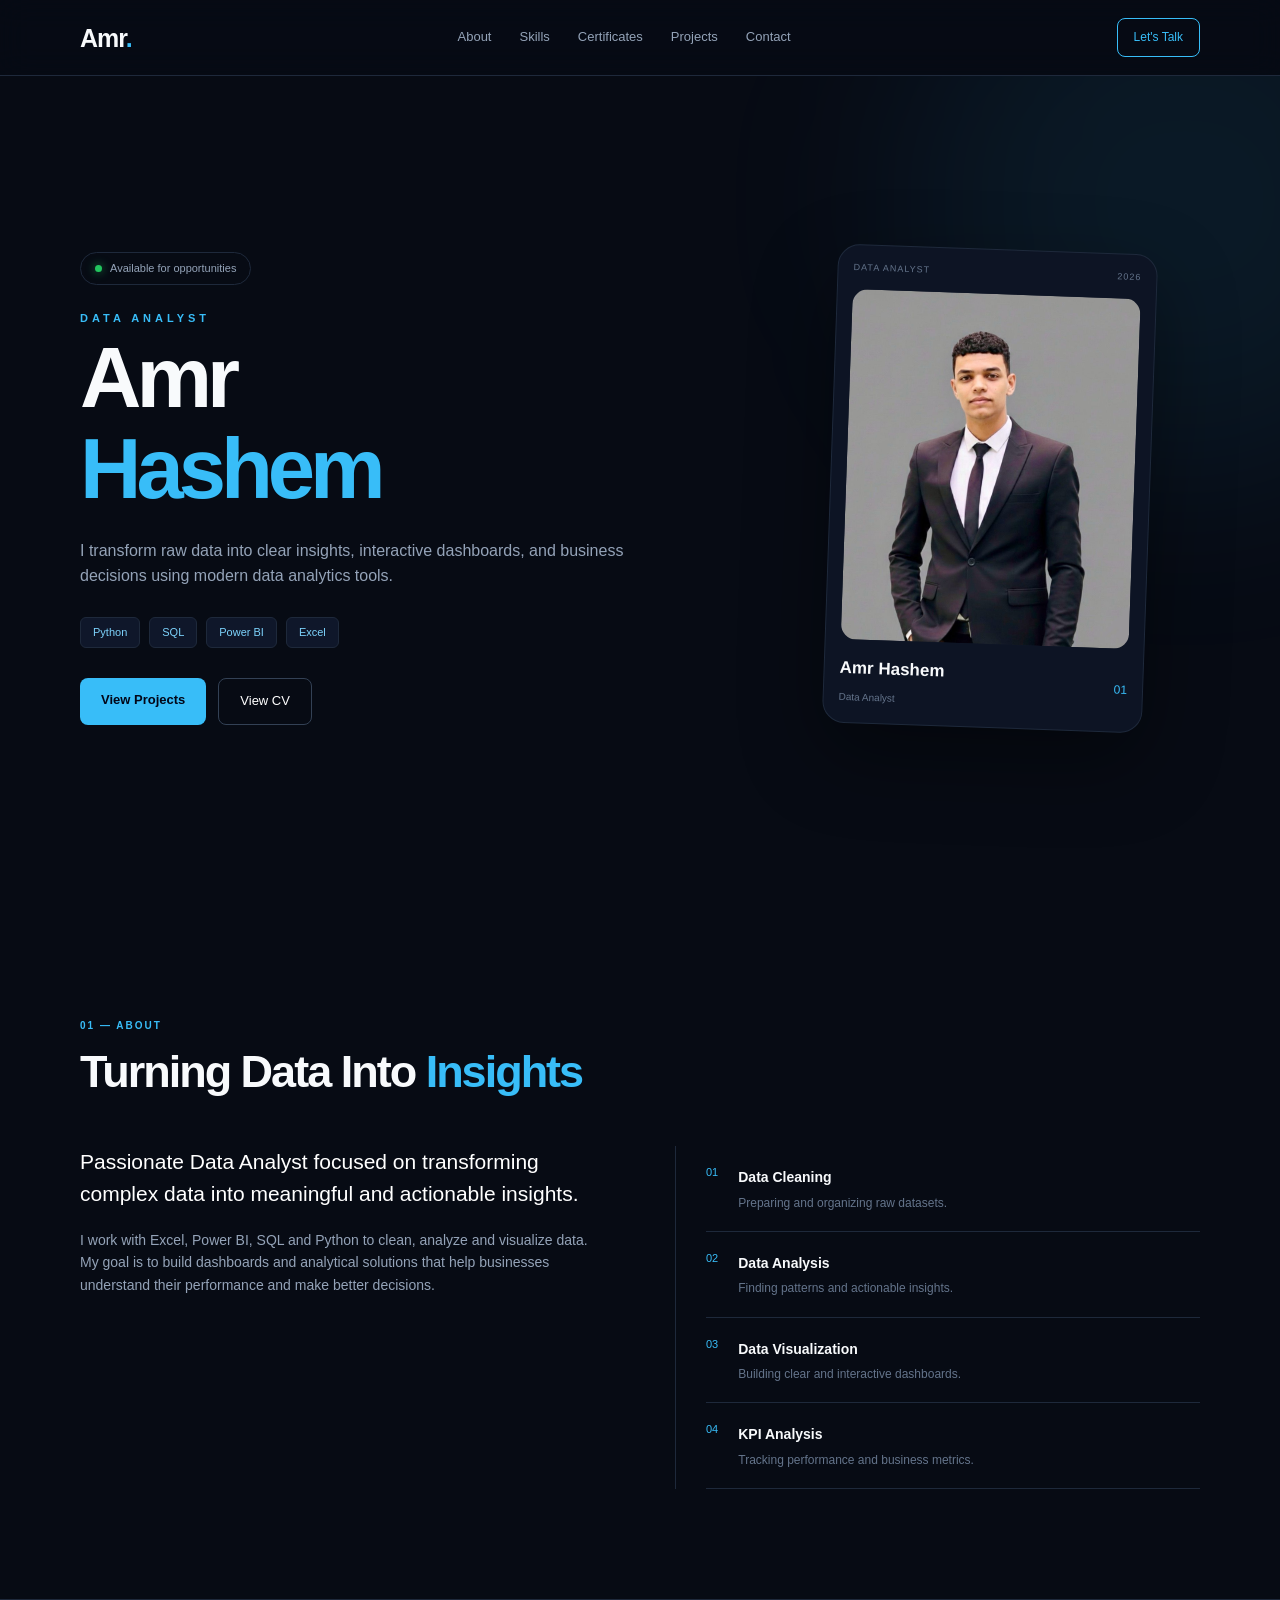
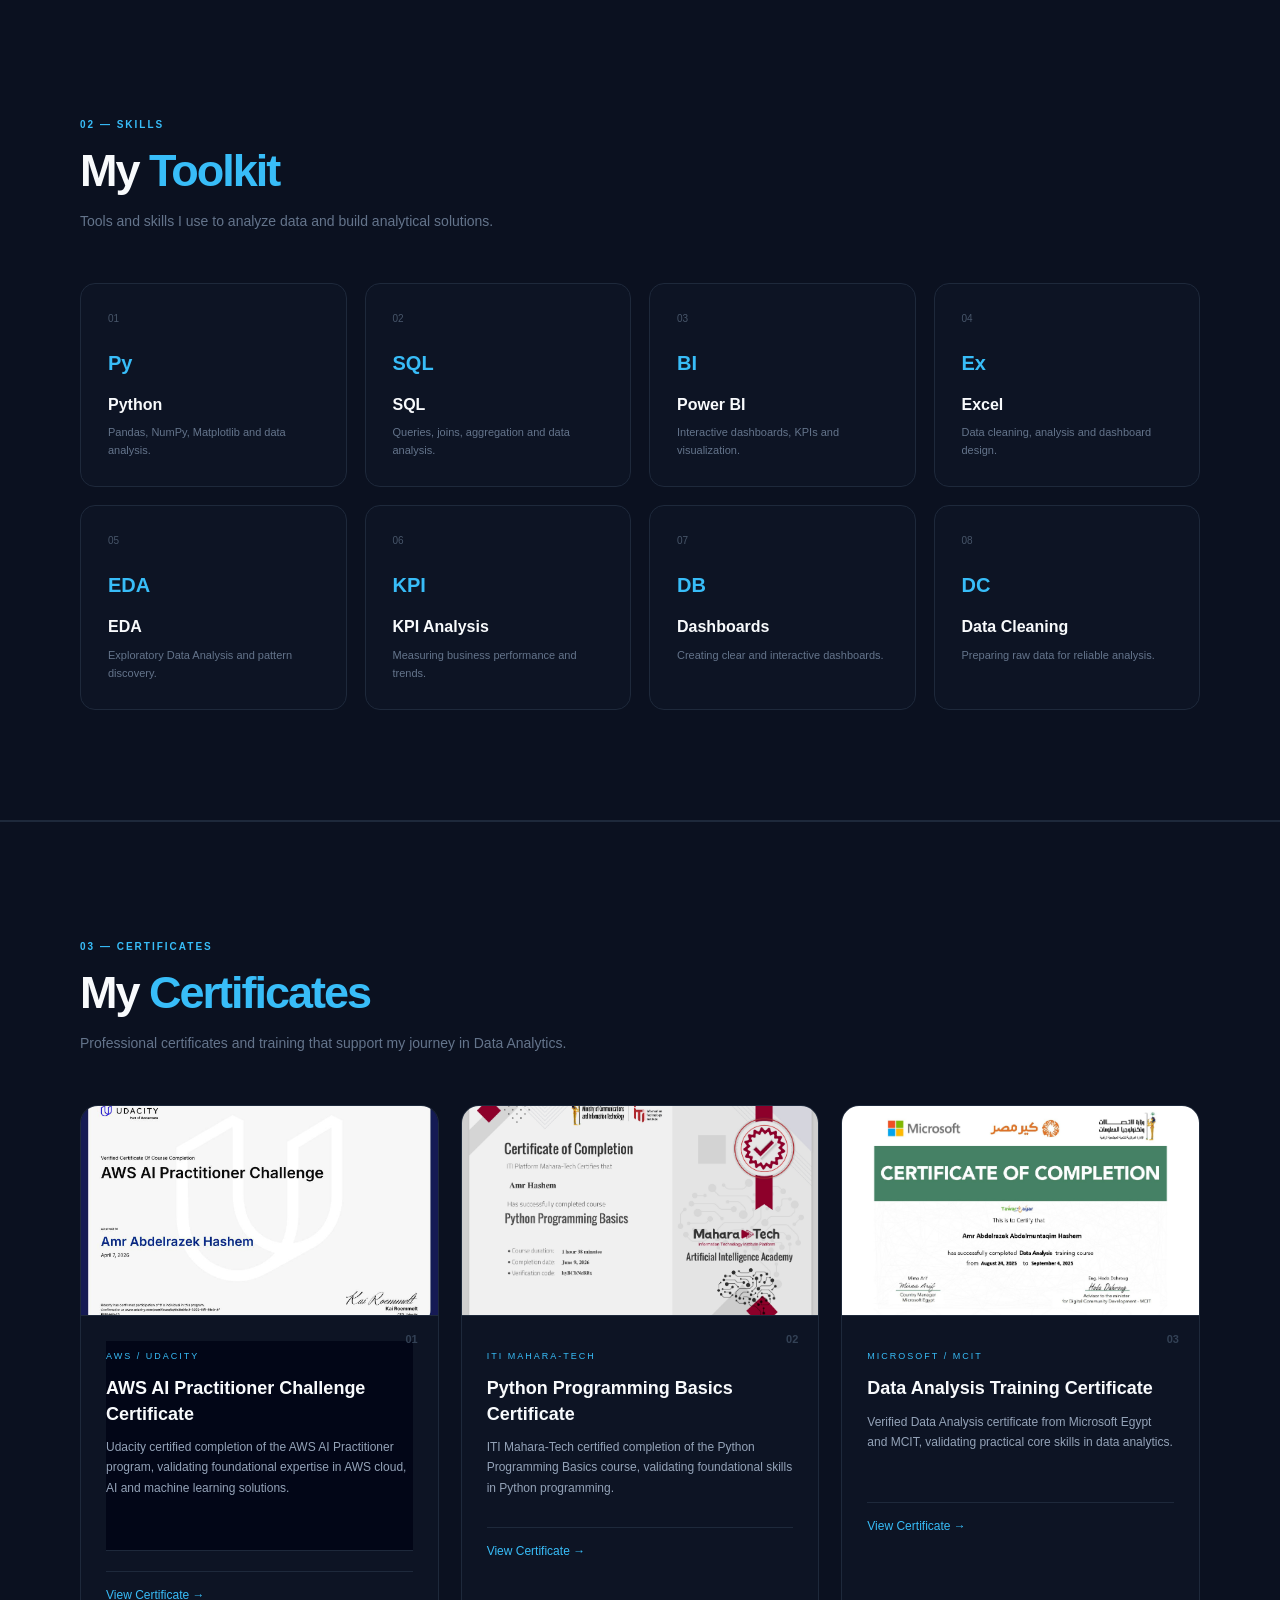
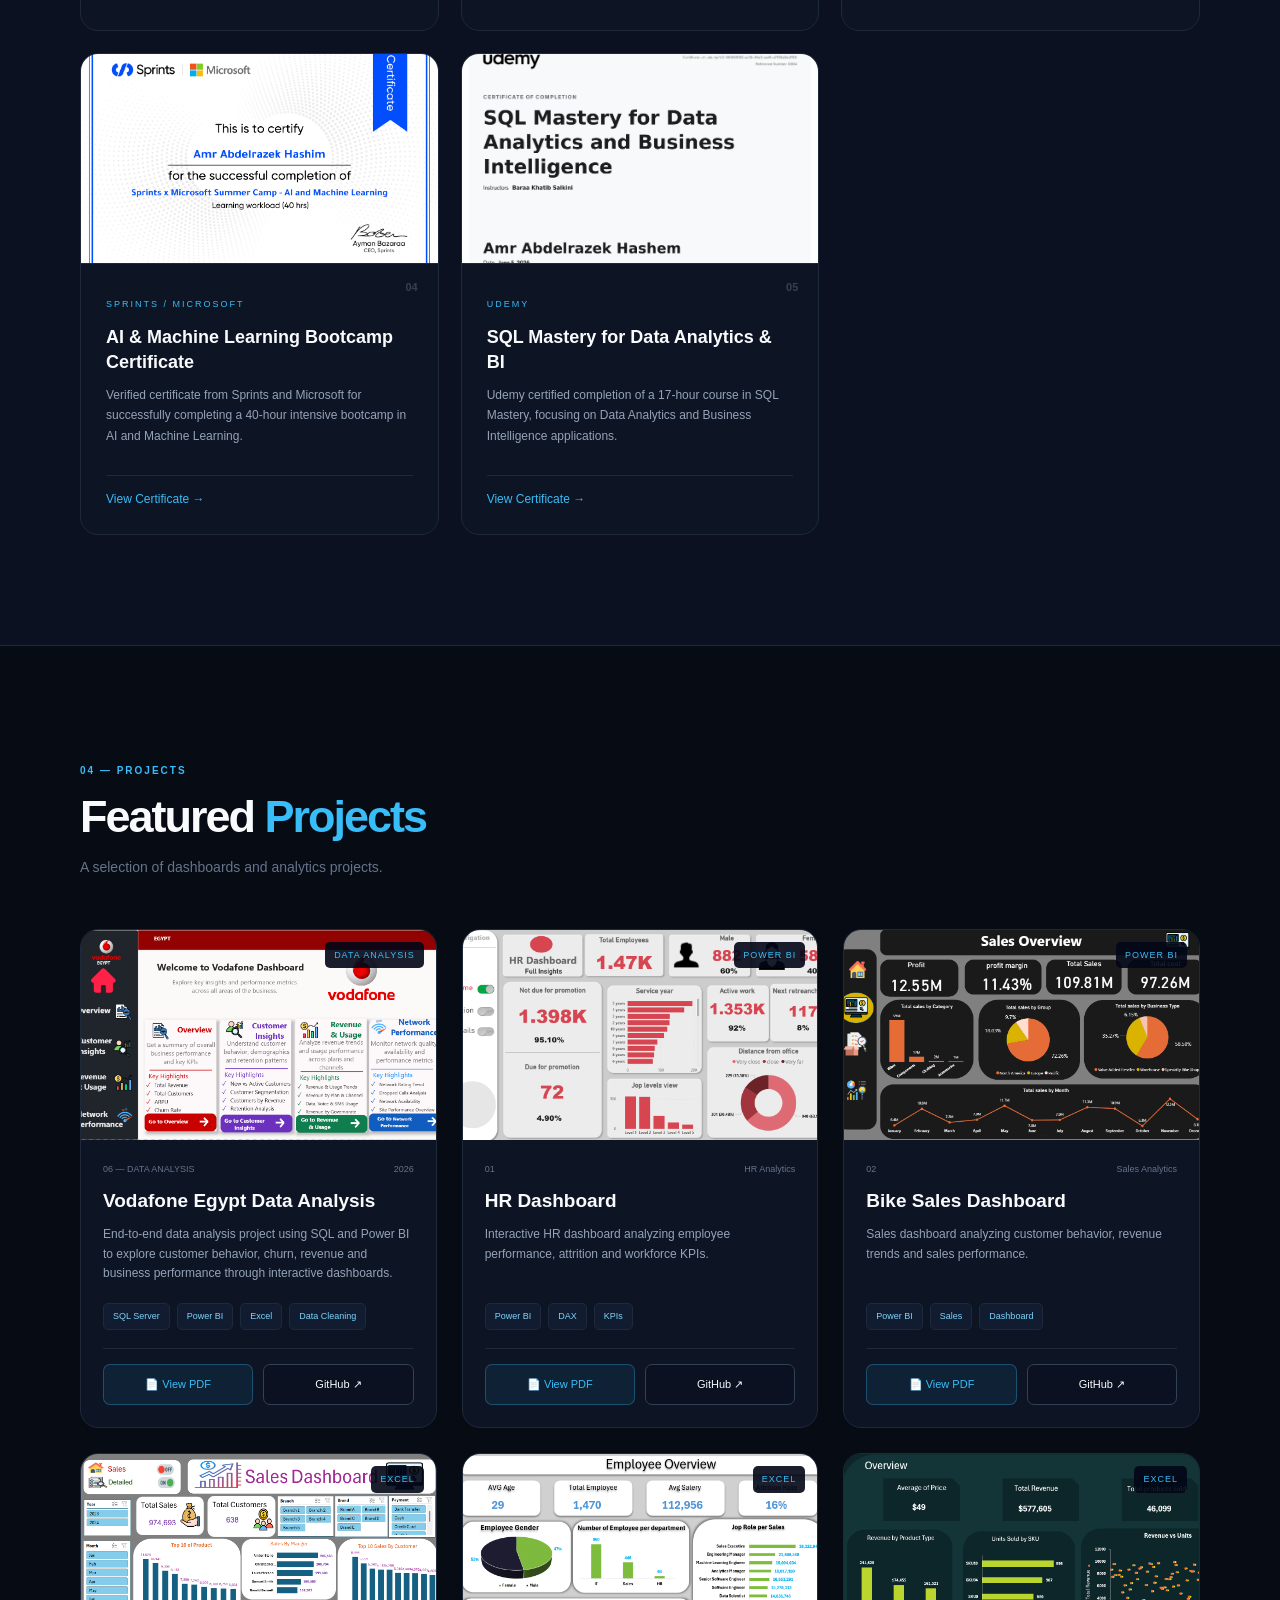
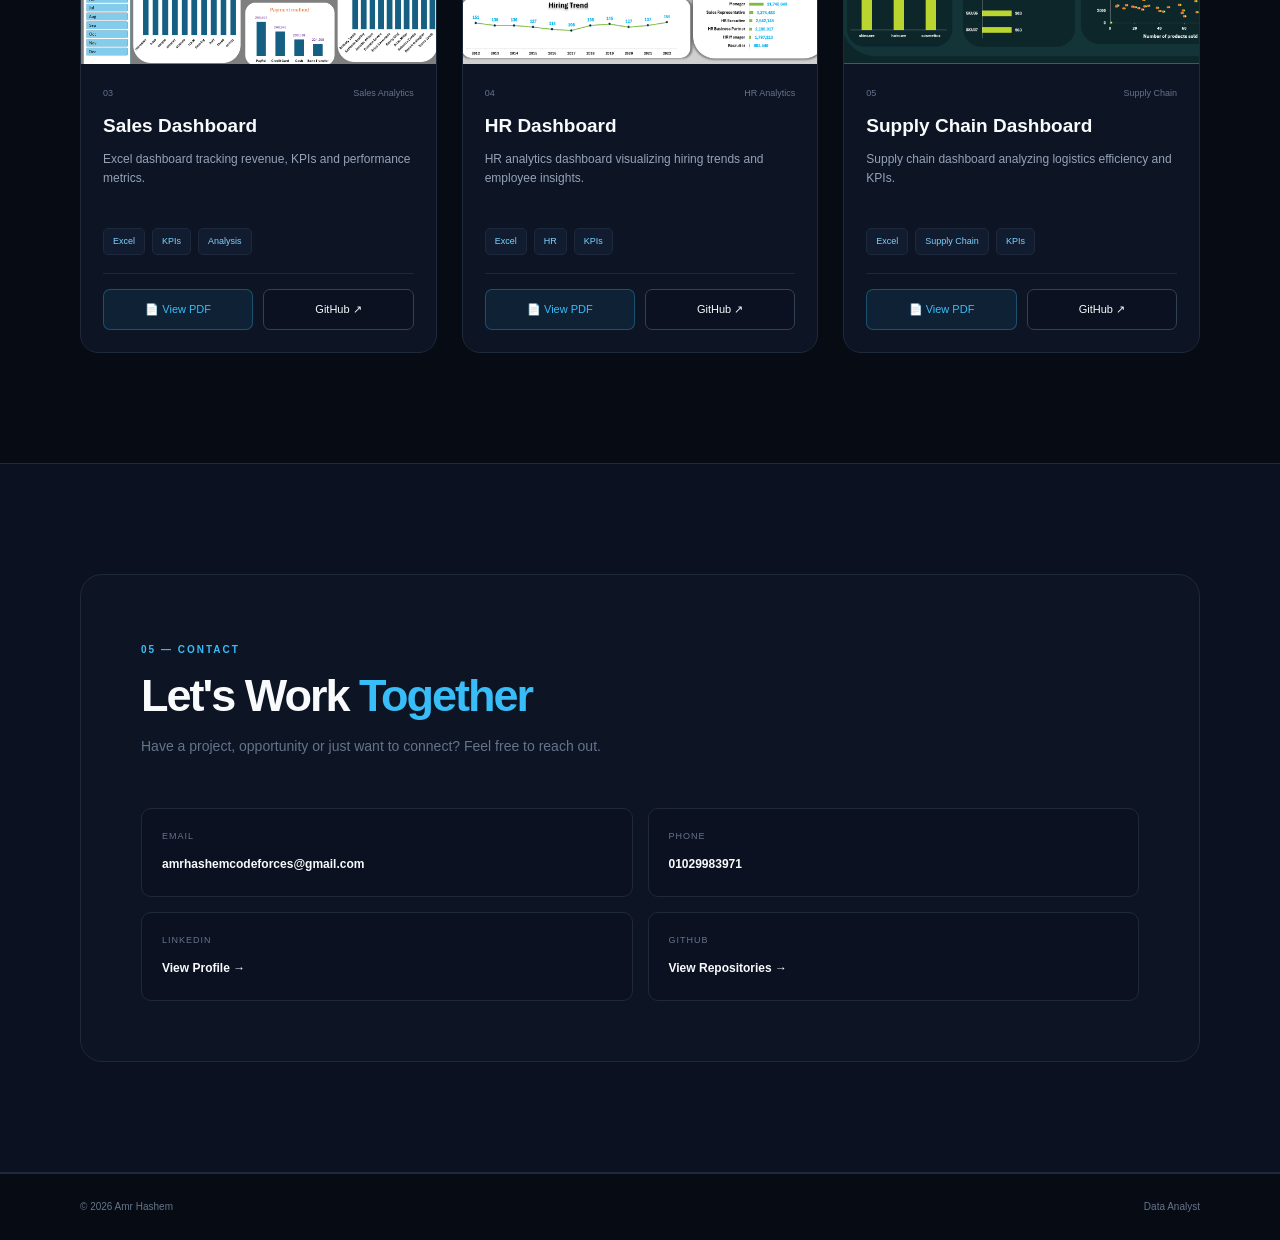
==== index.html @ b9f6c32a "Update index.html" ====
<!DOCTYPE html>

<html lang="en">
<head>
    <meta charset="UTF-8">
    <meta name="viewport" content="width=device-width, initial-scale=1.0">


<title>Amr Hashem | Data Analyst</title>

<meta name="description"
      content="Amr Hashem - Data Analyst skilled in Excel, Power BI, SQL and Python.">

<link rel="stylesheet" href="style.css">


</head>

<body>

<!-- ================= NAVBAR ================= -->

<header>
    <div class="container nav">


    <a href="#home" class="logo">
        Amr<span>.</span>
    </a>

    <nav>
        <a href="#about">About</a>
        <a href="#skills">Skills</a>
        <a href="#certificates">Certificates</a>
        <a href="#projects">Projects</a>
        <a href="#contact">Contact</a>
    </nav>

    <a href="#contact" class="nav-btn">
        Let's Talk
    </a>

</div>


</header>

<!-- ================= HERO ================= -->

<section id="home" class="hero">


<div class="hero-glow"></div>

<div class="container hero-grid">

    <div class="hero-content">

        <div class="status">
            <span></span>
            Available for opportunities
        </div>

        <p class="hero-small">
            DATA ANALYST
        </p>

        <h1>
            Amr
            <span>Hashem</span>
        </h1>

        <p class="hero-description">
            I transform raw data into clear insights,
            interactive dashboards, and business decisions
            using modern data analytics tools.
        </p>

        <div class="hero-tech">
            <span>Python</span>
            <span>SQL</span>
            <span>Power BI</span>
            <span>Excel</span>
        </div>

        <div class="hero-buttons">
            <a href="#projects" class="btn">
                View Projects
            </a>

            <a href="assets/Amr_Hashem_Data_Analyst.pdf"
               target="_blank"
               class="btn-outline">
                View CV
            </a>
        </div>

    </div>


    <div class="hero-image">

        <div class="profile-card">

            <div class="card-top">
                <span>DATA ANALYST</span>
                <span>2026</span>
            </div>

            <img src="assets/images/profile.webp"
                 alt="Amr Hashem">

            <div class="card-bottom">
                <div>
                    <strong>Amr Hashem</strong>
                    <small>Data Analyst</small>
                </div>

                <div class="card-number">
                    01
                </div>
            </div>

        </div>

    </div>

</div>


</section>

<!-- ================= ABOUT ================= -->

<section id="about" class="section reveal">


<div class="container">

    <div class="section-heading">
        <span>01 — ABOUT</span>

        <h2>
            Turning Data Into
            <em>Insights</em>
        </h2>
    </div>


    <div class="about-grid">

        <div class="about-text">

            <p class="large-text">
                Passionate Data Analyst focused on transforming
                complex data into meaningful and actionable insights.
            </p>

            <p>
                I work with Excel, Power BI, SQL and Python to clean,
                analyze and visualize data. My goal is to build
                dashboards and analytical solutions that help
                businesses understand their performance and
                make better decisions.
            </p>

        </div>


        <div class="about-info">

            <div class="info-item">
                <span>01</span>

                <div>
                    <strong>Data Cleaning</strong>
                    <p>Preparing and organizing raw datasets.</p>
                </div>
            </div>

            <div class="info-item">
                <span>02</span>

                <div>
                    <strong>Data Analysis</strong>
                    <p>Finding patterns and actionable insights.</p>
                </div>
            </div>

            <div class="info-item">
                <span>03</span>

                <div>
                    <strong>Data Visualization</strong>
                    <p>Building clear and interactive dashboards.</p>
                </div>
            </div>

            <div class="info-item">
                <span>04</span>

                <div>
                    <strong>KPI Analysis</strong>
                    <p>Tracking performance and business metrics.</p>
                </div>
            </div>

        </div>

    </div>

</div>


</section>

<!-- ================= SKILLS ================= -->

<section id="skills" class="section skills-section reveal">


<div class="container">

    <div class="section-heading">
        <span>02 — SKILLS</span>

        <h2>
            My <em>Toolkit</em>
        </h2>

        <p>
            Tools and skills I use to analyze data
            and build analytical solutions.
        </p>
    </div>


    <div class="skills-grid">

        <div class="skill-card">
            <div class="skill-number">01</div>
            <div class="skill-icon">Py</div>
            <h3>Python</h3>
            <p>
                Pandas, NumPy, Matplotlib and data analysis.
            </p>
        </div>

        <div class="skill-card">
            <div class="skill-number">02</div>
            <div class="skill-icon">SQL</div>
            <h3>SQL</h3>
            <p>
                Queries, joins, aggregation and data analysis.
            </p>
        </div>

        <div class="skill-card">
            <div class="skill-number">03</div>
            <div class="skill-icon">BI</div>
            <h3>Power BI</h3>
            <p>
                Interactive dashboards, KPIs and visualization.
            </p>
        </div>

        <div class="skill-card">
            <div class="skill-number">04</div>
            <div class="skill-icon">Ex</div>
            <h3>Excel</h3>
            <p>
                Data cleaning, analysis and dashboard design.
            </p>
        </div>

        <div class="skill-card">
            <div class="skill-number">05</div>
            <div class="skill-icon">EDA</div>
            <h3>EDA</h3>
            <p>
                Exploratory Data Analysis and pattern discovery.
            </p>
        </div>

        <div class="skill-card">
            <div class="skill-number">06</div>
            <div class="skill-icon">KPI</div>
            <h3>KPI Analysis</h3>
            <p>
                Measuring business performance and trends.
            </p>
        </div>

        <div class="skill-card">
            <div class="skill-number">07</div>
            <div class="skill-icon">DB</div>
            <h3>Dashboards</h3>
            <p>
                Creating clear and interactive dashboards.
            </p>
        </div>

        <div class="skill-card">
            <div class="skill-number">08</div>
            <div class="skill-icon">DC</div>
            <h3>Data Cleaning</h3>
            <p>
                Preparing raw data for reliable analysis.
            </p>
        </div>

    </div>

</div>


</section>

<!-- ================= CERTIFICATES ================= -->

<section id="certificates"
         class="section certificates-section reveal">

    <div class="container">

        <div class="section-heading">

            <span>03 — CERTIFICATES</span>

            <h2>
                My <em>Certificates</em>
            </h2>

            <p>
                Professional certificates and training
                that support my journey in Data Analytics.
            </p>

        </div>


        <div class="certificates-grid">


            <!-- Certificate 01 -->

            <div class="certificate-card">

                <a href="https://drive.google.com/file/d/1LC5i9V1_oIckEXkQ11YX-lG9Zrwwu7wQ/view"
                   target="_blank"
                   class="certificate-image">

                    <img src="assets\My certificate\AWS AI Practitioner Challenge Certificate.jpg"

                </a>

                <div class="certificate-number">
                    01
                </div>

                <div class="certificate-content">

                    <span class="certificate-type">
                        AWS / UDACITY
                    </span>

                    <h3>
                        AWS AI Practitioner Challenge Certificate
                    </h3>

                    <p>
                        Udacity certified completion of the AWS AI Practitioner
                        program, validating foundational expertise in AWS cloud,
                        AI and machine learning solutions.
                    </p>

                    <a href="https://drive.google.com/file/d/1LC5i9V1_oIckEXkQ11YX-lG9Zrwwu7wQ/view"
                       target="_blank"
                       class="certificate-link">
                        View Certificate →
                    </a>

                </div>

            </div>


            <!-- Certificate 02 -->

            <div class="certificate-card">

                <a href="https://drive.google.com/file/d/1QpR_5PIoE5TOba4jbpXrAh6l2rf2BW4B/view"
                   target="_blank"
                   class="certificate-image">

                    <img src="assets\My certificate\Python Programming Basics Certificate.jpg"
                         alt="Python Programming Basics Certificate">

                </a>

                <div class="certificate-number">
                    02
                </div>

                <div class="certificate-content">

                    <span class="certificate-type">
                        ITI MAHARA-TECH
                    </span>

                    <h3>
                        Python Programming Basics Certificate
                    </h3>

                    <p>
                        ITI Mahara-Tech certified completion of the Python
                        Programming Basics course, validating foundational
                        skills in Python programming.
                    </p>

                    <a href="https://drive.google.com/file/d/1QpR_5PIoE5TOba4jbpXrAh6l2rf2BW4B/view"
                       target="_blank"
                       class="certificate-link">
                        View Certificate →
                    </a>

                </div>

            </div>


            <!-- Certificate 03 -->

            <div class="certificate-card">

                <a href="https://drive.google.com/file/d/1kBlFHN7qmv7WD450Z08-PBcdIFsmgjoj/view"
                   target="_blank"
                   class="certificate-image">

                    <img src="assets\My certificate\Data Analysis Training Certificate.jpg"
                         alt="Data Analysis Training Certificate">

                </a>

                <div class="certificate-number">
                    03
                </div>

                <div class="certificate-content">

                    <span class="certificate-type">
                        MICROSOFT / MCIT
                    </span>

                    <h3>
                        Data Analysis Training Certificate
                    </h3>

                    <p>
                        Verified Data Analysis certificate from Microsoft Egypt
                        and MCIT, validating practical core skills in data analytics.
                    </p>

                    <a href="https://drive.google.com/file/d/1kBlFHN7qmv7WD450Z08-PBcdIFsmgjoj/view"
                       target="_blank"
                       class="certificate-link">
                        View Certificate →
                    </a>

                </div>

            </div>


            <!-- Certificate 04 -->

            <div class="certificate-card">

                <a href="https://drive.google.com/file/d/1eeNyc38EcW-iw48QDgt7y3hVl05OiKI5/view"
                   target="_blank"
                   class="certificate-image">

                    <img src="assets\My certificate\AI and Machine Learning Bootcamp Certificate.jpg"
                         alt="AI and Machine Learning Bootcamp Certificate">

                </a>

                <div class="certificate-number">
                    04
                </div>

                <div class="certificate-content">

                    <span class="certificate-type">
                        SPRINTS / MICROSOFT
                    </span>

                    <h3>
                        AI & Machine Learning Bootcamp Certificate
                    </h3>

                    <p>
                        Verified certificate from Sprints and Microsoft for
                        successfully completing a 40-hour intensive bootcamp
                        in AI and Machine Learning.
                    </p>

                    <a href="https://drive.google.com/file/d/1eeNyc38EcW-iw48QDgt7y3hVl05OiKI5/view"
                       target="_blank"
                       class="certificate-link">
                        View Certificate →
                    </a>

                </div>

            </div>


            <!-- Certificate 05 -->

            <div class="certificate-card">

                <a href="https://drive.google.com/file/d/1RDn7Ja2AZWhtD1n-sho74iRj51J6nP_p/view"
                   target="_blank"
                   class="certificate-image">

                    <img src="assets\My certificate\SQL Mastery for Data Analytics and BI Certificate.jpg"
                         alt="SQL Mastery for Data Analytics and BI Certificate">

                </a>

                <div class="certificate-number">
                    05
                </div>

                <div class="certificate-content">

                    <span class="certificate-type">
                        UDEMY
                    </span>

                    <h3>
                        SQL Mastery for Data Analytics & BI
                    </h3>

                    <p>
                        Udemy certified completion of a 17-hour course in
                        SQL Mastery, focusing on Data Analytics and
                        Business Intelligence applications.
                    </p>

                    <a href="https://drive.google.com/file/d/1RDn7Ja2AZWhtD1n-sho74iRj51J6nP_p/view"
                       target="_blank"
                       class="certificate-link">
                        View Certificate →
                    </a>

                </div>

            </div>


        </div>

    </div>

</section>


<!-- ================= PROJECTS ================= -->

<section id="projects" class="section reveal">


<div class="container">

    <div class="section-heading">

        <span>04 — PROJECTS</span>

        <h2>
            Featured <em>Projects</em>
        </h2>

        <p>
            A selection of dashboards and analytics projects.
        </p>

    </div>


    <div class="projects-grid">


<!-- Vodafone Egypt -->

<div class="project-card">

    <div class="project-image">

        <img src="assets\images\Vodafon.png"
             alt="Vodafone Egypt Data Analysis Dashboard">

        <div class="project-overlay">
            DATA ANALYSIS
        </div>

    </div>

    <div class="project-content">

        <div class="project-meta">
            <span>06 — DATA ANALYSIS</span>
            <span>2026</span>
        </div>

        <h3>
            Vodafone Egypt Data Analysis
        </h3>

        <p>
            End-to-end data analysis project using SQL and Power BI
            to explore customer behavior, churn, revenue and business
            performance through interactive dashboards.
        </p>

        <div class="project-tags">
            <span>SQL Server</span>
            <span>Power BI</span>
            <span>Excel</span>
            <span>Data Cleaning</span>
        </div>

        <div class="project-links">

    <a href="https://drive.google.com/file/d/1HFimLOREGCJ9cpotihEcZZRdj9RH5mBX/view?usp=drive_link"
       target="_blank"
       class="project-btn pdf-btn">
        📄 View PDF
    </a>

    <a href="https://github.com/AmrHashem607/Vodafone-Egypt-SQL-Power-BI"
       target="_blank"
       class="project-btn github-btn">
        GitHub ↗
    </a>

</div>

    </div>

</div>


        <!-- HR Power BI -->

        <div class="project-card">

            <div class="project-image">

                <img src="assets/images/hr_powerbi_dashboard.png"
                     alt="HR Dashboard Power BI">

                <span class="project-overlay">
                    POWER BI
                </span>

            </div>

            <div class="project-content">

                <div class="project-meta">
                    <span>01</span>
                    <span>HR Analytics</span>
                </div>

                <h3>
                    HR Dashboard
                </h3>

                <p>
                    Interactive HR dashboard analyzing employee
                    performance, attrition and workforce KPIs.
                </p>

                <div class="project-tags">
                    <span>Power BI</span>
                    <span>DAX</span>
                    <span>KPIs</span>
                </div>

                <div class="project-links">

    <a href="https://drive.google.com/file/d/1f-PNj0E5TZuAs-GZtxYDGs0hYbbnZ61n/view?usp=drive_link"
       target="_blank"
       class="project-btn pdf-btn">
        📄 View PDF
    </a>

    <a href="https://github.com/AmrHashem607/HR-Dashboard_power-bi"
       target="_blank"
       class="project-btn github-btn">
        GitHub ↗
    </a>

</div>

            </div>

        </div>


        <!-- Bike Sales -->

        <div class="project-card">

            <div class="project-image">

                <img src="assets/images/bike_sales_dashboard.png"
                     alt="Bike Sales Dashboard">

                <span class="project-overlay">
                    POWER BI
                </span>

            </div>

            <div class="project-content">

                <div class="project-meta">
                    <span>02</span>
                    <span>Sales Analytics</span>
                </div>

                <h3>
                    Bike Sales Dashboard
                </h3>

                <p>
                    Sales dashboard analyzing customer behavior,
                    revenue trends and sales performance.
                </p>

                <div class="project-tags">
                    <span>Power BI</span>
                    <span>Sales</span>
                    <span>Dashboard</span>
                </div>

               <div class="project-links">

    <a href="https://drive.google.com/file/d/10E1cBmsy7sF1Kf2h77JNXv_r-jyyTnz5/view?usp=drive_link"
       target="_blank"
       class="project-btn pdf-btn">
        📄 View PDF
    </a>

    <a href="https://github.com/AmrHashem607/Bike-_Sales-_Dashboard-_Power-Bi"
       target="_blank"
       class="project-btn github-btn">
        GitHub ↗
    </a>

</div>
            </div>

        </div>


        <!-- Sales Excel -->

        <div class="project-card">

            <div class="project-image">

                <img src="assets/images/sales_excel_dashboard.png"
                     alt="Sales Dashboard Excel">

                <span class="project-overlay">
                    EXCEL
                </span>

            </div>

            <div class="project-content">

                <div class="project-meta">
                    <span>03</span>
                    <span>Sales Analytics</span>
                </div>

                <h3>
                    Sales Dashboard
                </h3>

                <p>
                    Excel dashboard tracking revenue,
                    KPIs and performance metrics.
                </p>

                <div class="project-tags">
                    <span>Excel</span>
                    <span>KPIs</span>
                    <span>Analysis</span>
                </div>

                <div class="project-links">

    <a href="https://drive.google.com/file/d/1GXXpWg-_KrKUDxe0FKoPMqyI5BYefp3V/view?usp=drive_link"
       target="_blank"
       class="project-btn pdf-btn">
        📄 View PDF
    </a>

    <a href="https://github.com/AmrHashem607/Sales_Dashboard_Excel"
       target="_blank"
       class="project-btn github-btn">
        GitHub ↗
    </a>

</div>

            </div>

        </div>


        <!-- HR Excel -->

        <div class="project-card">

            <div class="project-image">

                <img src="assets/images/hr_excel_dashboard.png"
                     alt="HR Dashboard Excel">

                <span class="project-overlay">
                    EXCEL
                </span>

            </div>

            <div class="project-content">

                <div class="project-meta">
                    <span>04</span>
                    <span>HR Analytics</span>
                </div>

                <h3>
                    HR Dashboard
                </h3>

                <p>
                    HR analytics dashboard visualizing
                    hiring trends and employee insights.
                </p>

                <div class="project-tags">
                    <span>Excel</span>
                    <span>HR</span>
                    <span>KPIs</span>
                </div>

                <div class="project-links">

    <a href="https://drive.google.com/file/d/1RA5c4uUVW1zRmoFFjXnwQf5im6tusCZ0/view?usp=drive_link"
       target="_blank"
       class="project-btn pdf-btn">
        📄 View PDF
    </a>

    <a href="https://github.com/AmrHashem607/HR_Dashboard-Excel"
       target="_blank"
       class="project-btn github-btn">
        GitHub ↗
    </a>

</div>

            </div>

        </div>


        <!-- Supply Chain -->

        <div class="project-card">

            <div class="project-image">

                <img src="assets/images/supply_chain_dashboard.png"
                     alt="Supply Chain Dashboard">

                <span class="project-overlay">
                    EXCEL
                </span>

            </div>

            <div class="project-content">

                <div class="project-meta">
                    <span>05</span>
                    <span>Supply Chain</span>
                </div>

                <h3>
                    Supply Chain Dashboard
                </h3>

                <p>
                    Supply chain dashboard analyzing
                    logistics efficiency and KPIs.
                </p>

                <div class="project-tags">
                    <span>Excel</span>
                    <span>Supply Chain</span>
                    <span>KPIs</span>
                </div>

                <div class="project-links">

    <a href="https://drive.google.com/file/d/1GEQv4OFS7BFgIabb3-a5RQx9BPdbmfBp/view?usp=drive_link"
       target="_blank"
       class="project-btn pdf-btn">
        📄 View PDF
    </a>

    <a href="https://github.com/AmrHashem607/supply_chain_EXCEL"
       target="_blank"
       class="project-btn github-btn">
        GitHub ↗
    </a>

</div>

            </div>

        </div>


    </div>

</div>


</section>

<!-- ================= CONTACT ================= -->

<section id="contact"
         class="section contact-section reveal">


<div class="container">

    <div class="contact-box">

        <div class="section-heading">

            <span>05 — CONTACT</span>

            <h2>
                Let's Work <em>Together</em>
            </h2>

            <p>
                Have a project, opportunity or just want
                to connect? Feel free to reach out.
            </p>

        </div>


        <div class="contact-links">

            <a href="mailto:amrhashemcodeforces@gmail.com">
                <span>EMAIL</span>
                <strong>
                    amrhashemcodeforces@gmail.com
                </strong>
            </a>

            <a href="tel:01029983971">
                <span>PHONE</span>
                <strong>
                    01029983971
                </strong>
            </a>

            <a href="https://www.linkedin.com/in/amr-hashem-ab23b7310"
               target="_blank">
                <span>LINKEDIN</span>
                <strong>
                    View Profile →
                </strong>
            </a>

            <a href="https://github.com/AmrHashem607?tab=repositories"
               target="_blank">
                <span>GITHUB</span>
                <strong>
                    View Repositories →
                </strong>
            </a>

        </div>

    </div>

</div>


</section>

<!-- ================= FOOTER ================= -->

<footer>


<div class="container footer-content">

    <span>
        © 2026 Amr Hashem
    </span>

    <span>
        Data Analyst
    </span>

</div>


</footer>

<script src="script.js"></script>

</body>
</html>
---- style.css ----
* {
  margin: 0;
  padding: 0;
  box-sizing: border-box;
  }

html {
scroll-behavior: smooth;
}

body {
font-family: Arial, sans-serif;
background: #070b14;
color: #f8fafc;
line-height: 1.6;
}

body::selection {
background: #38bdf8;
color: #020617;
}

a {
text-decoration: none;
color: inherit;
}

.container {
width: 90%;
max-width: 1120px;
margin: auto;
}

/* ================= NAVBAR ================= */

header {
position: sticky;
top: 0;
z-index: 1000;


background: rgba(7, 11, 20, 0.85);

border-bottom: 1px solid #1e293b;

backdrop-filter: blur(15px);


}

.nav {
height: 75px;


display: flex;
align-items: center;
justify-content: space-between;


}

.logo {
font-size: 25px;
font-weight: 800;
letter-spacing: -1px;
}

.logo span {
color: #38bdf8;
}

nav {
display: flex;
align-items: center;
gap: 28px;
}

nav a {
color: #94a3b8;
font-size: 13px;
transition: 0.3s;
}

nav a:hover {
color: #38bdf8;
}

.nav-btn {
padding: 9px 16px;


border: 1px solid #38bdf8;
border-radius: 8px;

color: #38bdf8;

font-size: 12px;

transition: 0.3s;


}

.nav-btn:hover {
background: #38bdf8;
color: #020617;
}

/* ================= HERO ================= */

.hero {
min-height: calc(100vh - 75px);


display: flex;
align-items: center;

position: relative;
overflow: hidden;


}

.hero-glow {
position: absolute;


width: 550px;
height: 550px;

right: -180px;
top: -150px;

background: rgba(56, 189, 248, 0.08);

border-radius: 50%;

filter: blur(100px);

pointer-events: none;


}

.hero-grid {
display: grid;


grid-template-columns: 1.2fr 0.8fr;

align-items: center;

gap: 70px;

padding: 90px 0;


}

.status {
display: inline-flex;


align-items: center;

gap: 8px;

padding: 7px 14px;

margin-bottom: 25px;

border: 1px solid #1e293b;

border-radius: 30px;

color: #94a3b8;

font-size: 11px;


}

.status span {
width: 7px;
height: 7px;


border-radius: 50%;

background: #22c55e;

box-shadow: 0 0 10px rgba(34, 197, 94, 0.7);


}

.hero-small {
color: #38bdf8;


font-size: 11px;

font-weight: bold;

letter-spacing: 4px;

margin-bottom: 10px;


}

.hero h1 {
font-size: clamp(55px, 7vw, 85px);


line-height: 0.95;

letter-spacing: -5px;


}

.hero h1 span {
display: block;


margin-top: 10px;

color: #38bdf8;


}

.hero-description {
max-width: 580px;


margin: 28px 0;

color: #94a3b8;

font-size: 16px;


}

.hero-tech {
display: flex;


flex-wrap: wrap;

gap: 9px;

margin-bottom: 30px;


}

.hero-tech span {
padding: 6px 12px;


background: #0f172a;

border: 1px solid #1e293b;

border-radius: 6px;

color: #7dd3fc;

font-size: 11px;


}

.hero-buttons {
display: flex;


gap: 12px;


}

.btn,
.btn-outline {
display: inline-block;


padding: 12px 21px;

border-radius: 8px;

font-size: 13px;

transition: 0.3s;


}

.btn {
background: #38bdf8;


color: #020617;

font-weight: bold;


}

.btn:hover {
transform: translateY(-3px);


box-shadow: 0 12px 30px rgba(56, 189, 248, 0.25);


}

.btn-outline {
border: 1px solid #334155;


color: white;


}

.btn-outline:hover {
border-color: #38bdf8;


color: #38bdf8;

transform: translateY(-3px);


}

/* ================= PROFILE ================= */

.hero-image {
display: flex;


justify-content: center;

perspective: 1000px;


}

.profile-card {
width: 320px;


padding: 15px;

background: #0d1424;

border: 1px solid #1e293b;

border-radius: 22px;

box-shadow: 0 30px 80px rgba(0, 0, 0, 0.4);

transform: rotate(2deg);

transition: 0.5s;


}

.profile-card:hover {
transform: rotate(0deg) translateY(-10px);


border-color: #38bdf8;


}

.profile-card img {
width: 100%;


height: 350px;

display: block;

object-fit: cover;

border-radius: 15px;

margin: 15px 0;


}

.card-top,
.card-bottom {
display: flex;


align-items: center;

justify-content: space-between;


}

.card-top {
color: #64748b;


font-size: 9px;

letter-spacing: 1px;


}

.card-bottom strong {
display: block;


font-size: 17px;


}

.card-bottom small {
color: #64748b;


font-size: 10px;


}

.card-number {
color: #38bdf8;


font-size: 12px;


}

/* ================= SECTIONS ================= */

.section {
padding: 110px 0;
}

.skills-section,
.certificates-section,
.contact-section {
background: #0b1120;


border-top: 1px solid #1e293b;

border-bottom: 1px solid #1e293b;


}

.section-heading {
margin-bottom: 50px;
}

.section-heading > span {
color: #38bdf8;


font-size: 10px;

font-weight: bold;

letter-spacing: 2px;


}

.section-heading h2 {
margin-top: 10px;


font-size: 45px;

line-height: 1.1;

letter-spacing: -2px;


}

.section-heading em {
color: #38bdf8;


font-style: normal;


}

.section-heading p {
max-width: 600px;


margin-top: 15px;

color: #64748b;

font-size: 14px;


}

/* ================= ABOUT ================= */

.about-grid {
display: grid;


grid-template-columns: 1fr 1fr;

gap: 70px;


}

.about-text p {
color: #94a3b8;


font-size: 14px;

margin-bottom: 20px;


}

.about-text .large-text {
color: white;


font-size: 21px;

line-height: 1.5;


}

.about-info {
border-left: 1px solid #1e293b;


padding-left: 30px;


}

.info-item {
display: flex;


gap: 20px;

padding: 18px 0;

border-bottom: 1px solid #1e293b;


}

.info-item > span {
color: #38bdf8;


font-size: 11px;


}

.info-item strong {
font-size: 14px;
}

.info-item p {
color: #64748b;


font-size: 12px;

margin-top: 4px;


}

/* ================= SKILLS ================= */

.skills-grid {
display: grid;


grid-template-columns: repeat(4, 1fr);

gap: 18px;


}

.skill-card {
padding: 27px;


background: #0d1424;

border: 1px solid #1e293b;

border-radius: 15px;

transition: 0.35s;


}

.skill-card:hover {
transform: translateY(-7px);


border-color: #38bdf8;

box-shadow: 0 15px 35px rgba(56, 189, 248, 0.08);


}

.skill-number {
color: #475569;


font-size: 10px;

margin-bottom: 20px;


}

.skill-icon {
color: #38bdf8;


font-size: 20px;

font-weight: bold;

margin-bottom: 13px;


}

.skill-card h3 {
font-size: 16px;


margin-bottom: 7px;


}

.skill-card p {
color: #64748b;


font-size: 11px;


}


/* ================= CERTIFICATES ================= */

.certificates-grid {
    display: grid;

    grid-template-columns: repeat(3, 1fr);

    gap: 22px;
}

.certificate-card {
    position: relative;

    background: #0d1424;

    border: 1px solid #1e293b;

    border-radius: 18px;

    overflow: hidden;

    transition: 0.4s ease;
}

.certificate-card:hover {
    transform: translateY(-8px);

    border-color: #38bdf8;

    box-shadow: 0 20px 50px rgba(56, 189, 248, 0.08);
}


/* Certificate Image */

.certificate-image {
    display: block;

    width: 100%;

    height: 210px;

    overflow: hidden;

    background: #020617;

    border-bottom: 1px solid #1e293b;
}

.certificate-image img {
    width: 100%;

    height: 100%;

    display: block;

    object-fit: cover;

    transition: 0.5s ease;
}

.certificate-card:hover .certificate-image img {
    transform: scale(1.05);
}


/* Certificate Number */

.certificate-number {
    position: absolute;

    top: 225px;

    right: 20px;

    color: #334155;

    font-size: 11px;

    font-weight: bold;

    z-index: 2;
}


/* Certificate Content */

.certificate-content {
    padding: 25px;
}

.certificate-type {
    color: #38bdf8;

    font-size: 9px;

    letter-spacing: 2px;
}

.certificate-card h3 {
    margin: 10px 0;

    font-size: 18px;

    line-height: 1.4;
}

.certificate-card p {
    min-height: 70px;

    color: #94a3b8;

    font-size: 12px;

    line-height: 1.7;
}


/* View Certificate */

.certificate-link {
    display: block;

    margin-top: 20px;

    padding-top: 14px;

    border-top: 1px solid #1e293b;

    color: #38bdf8;

    font-size: 12px;

    transition: 0.3s;
}

.certificate-link:hover {
    color: #7dd3fc;

    transform: translateX(5px);
}


/* ================= CERTIFICATE RESPONSIVE ================= */

@media (max-width: 950px) {

    .certificates-grid {
        grid-template-columns: repeat(2, 1fr);
    }

}

@media (max-width: 650px) {

    .certificates-grid {
        grid-template-columns: 1fr;
    }

    .certificate-image {
        height: 220px;
    }

}



/* ================= PROJECTS ================= */

.projects-grid {
display: grid;


grid-template-columns: repeat(3, 1fr);

gap: 25px;


}

.project-card {
background: #0d1424;


border: 1px solid #1e293b;

border-radius: 18px;

overflow: hidden;

transition: 0.4s;


}

.project-card:hover {
transform: translateY(-8px);


border-color: #38bdf8;

box-shadow: 0 20px 50px rgba(0, 0, 0, 0.3);

}

.project-image {
height: 210px;


position: relative;

overflow: hidden;

background: #020617;

}

.project-image img {
width: 100%;
height: 100%;


object-fit: cover;

transition: 0.5s;


}

.project-card:hover .project-image img {
transform: scale(1.06);
}

.project-overlay {
position: absolute;


top: 12px;
right: 12px;

padding: 6px 9px;

background: rgba(2, 6, 23, 0.9);

border-radius: 5px;

color: #38bdf8;

font-size: 9px;

letter-spacing: 1px;


}

.project-content {
padding: 22px;
}

.project-meta {
display: flex;

justify-content: space-between;

color: #64748b;

font-size: 9px;

margin-bottom: 10px;


}

.project-content h3 {
font-size: 19px;


margin-bottom: 9px;

}

.project-content p {
min-height: 60px;

color: #94a3b8;

font-size: 12px;

}

.project-tags {
display: flex;

flex-wrap: wrap;

gap: 7px;

margin: 18px 0;

}

.project-tags span {
padding: 5px 9px;


background: #111c30;

border: 1px solid #1e293b;

border-radius: 5px;

color: #7dd3fc;

font-size: 9px;


}

.project-link {
display: flex;

justify-content: space-between;

padding-top: 14px;

border-top: 1px solid #1e293b;

color: #38bdf8;

font-size: 12px;

transition: 0.3s;

}

.project-link:hover {
color: #7dd3fc;

transform: translateX(5px);

}
/* ================= PROJECT BUTTONS ================= */

.project-links {
    display: grid;
    grid-template-columns: 1fr 1fr;
    gap: 10px;

    padding-top: 15px;
    border-top: 1px solid #1e293b;
}

.project-btn {
    display: flex;
    align-items: center;
    justify-content: center;

    padding: 11px 8px;

    border-radius: 7px;

    font-size: 11px;

    transition: 0.3s;

    text-align: center;
}


/* PDF Button */

.pdf-btn {
    background: rgba(56, 189, 248, 0.08);

    border: 1px solid rgba(56, 189, 248, 0.3);

    color: #38bdf8;
}

.pdf-btn:hover {
    background: #38bdf8;

    color: #020617;

    transform: translateY(-3px);
}


/* GitHub Button */

.github-btn {
    background: #0b1120;

    border: 1px solid #334155;

    color: #f8fafc;
}

.github-btn:hover {
    border-color: #38bdf8;

    color: #38bdf8;

    transform: translateY(-3px);
}
/* ================= CONTACT ================= */

.contact-box {
padding: 60px;

background: #0d1424;

border: 1px solid #1e293b;

border-radius: 22px;

}

.contact-links {
display: grid;

grid-template-columns: repeat(2, 1fr);

gap: 15px;

}

.contact-links a {
padding: 20px;


background: #0b1120;

border: 1px solid #1e293b;

border-radius: 10px;

transition: 0.3s;


}

.contact-links a:hover {
border-color: #38bdf8;


transform: translateY(-4px);


}

.contact-links span {
display: block;


margin-bottom: 7px;

color: #64748b;

font-size: 9px;

letter-spacing: 1px;


}

.contact-links strong {
font-size: 12px;


word-break: break-word;


}

/* ================= FOOTER ================= */

footer {
padding: 25px 0;


border-top: 1px solid #1e293b;


}

.footer-content {
display: flex;


align-items: center;

justify-content: space-between;

color: #64748b;

font-size: 10px;


}

/* ================= ANIMATION ================= */

/*
IMPORTANT:
Elements remain visible even if JavaScript
does not load.
*/

.reveal {
animation: fadeUp 0.8s ease both;
}

@keyframes fadeUp {


from {
    opacity: 0;
    transform: translateY(25px);
}

to {
    opacity: 1;
    transform: translateY(0);
}


}

/* ================= RESPONSIVE ================= */

@media (max-width: 950px) {


nav {
    gap: 15px;
}

.nav-btn {
    display: none;
}

.hero-grid {
    grid-template-columns: 1fr;

    text-align: center;
}

.hero-image {
    order: -1;
}

.hero-description {
    margin-left: auto;
    margin-right: auto;
}

.hero-tech,
.hero-buttons {
    justify-content: center;
}

.skills-grid {
    grid-template-columns: repeat(2, 1fr);
}

.certificates-grid {
    grid-template-columns: repeat(2, 1fr);
}

.projects-grid {
    grid-template-columns: repeat(2, 1fr);
}

.about-grid {
    grid-template-columns: 1fr;
}

.about-info {
    border-left: none;

    border-top: 1px solid #1e293b;

    padding-left: 0;

    padding-top: 20px;
}


}

@media (max-width: 650px) {


.container {
    width: 92%;
}

header {
    position: sticky;
}

.nav {
    height: 65px;
}

.logo {
    font-size: 21px;
}

nav {
    gap: 12px;
}

nav a {
    font-size: 10px;
}

nav a:nth-child(3) {
    display: none;
}

.hero {
    min-height: auto;
}

.hero-grid {
    padding: 70px 0;
}

.hero h1 {
    font-size: 52px;

    letter-spacing: -3px;
}

.hero-description {
    font-size: 14px;
}

.hero-buttons {
    flex-direction: column;
}

.btn,
.btn-outline {
    width: 100%;

    text-align: center;
}

.profile-card {
    width: 280px;
}

.profile-card img {
    height: 310px;
}

.section {
    padding: 80px 0;
}

.section-heading h2 {
    font-size: 36px;
}

.skills-grid,
.certificates-grid,
.projects-grid {
    grid-template-columns: 1fr;
}

.contact-box {
    padding: 30px 20px;
}

.contact-links {
    grid-template-columns: 1fr;
}

.footer-content {
    flex-direction: column;

    gap: 8px;

    text-align: center;
}

}
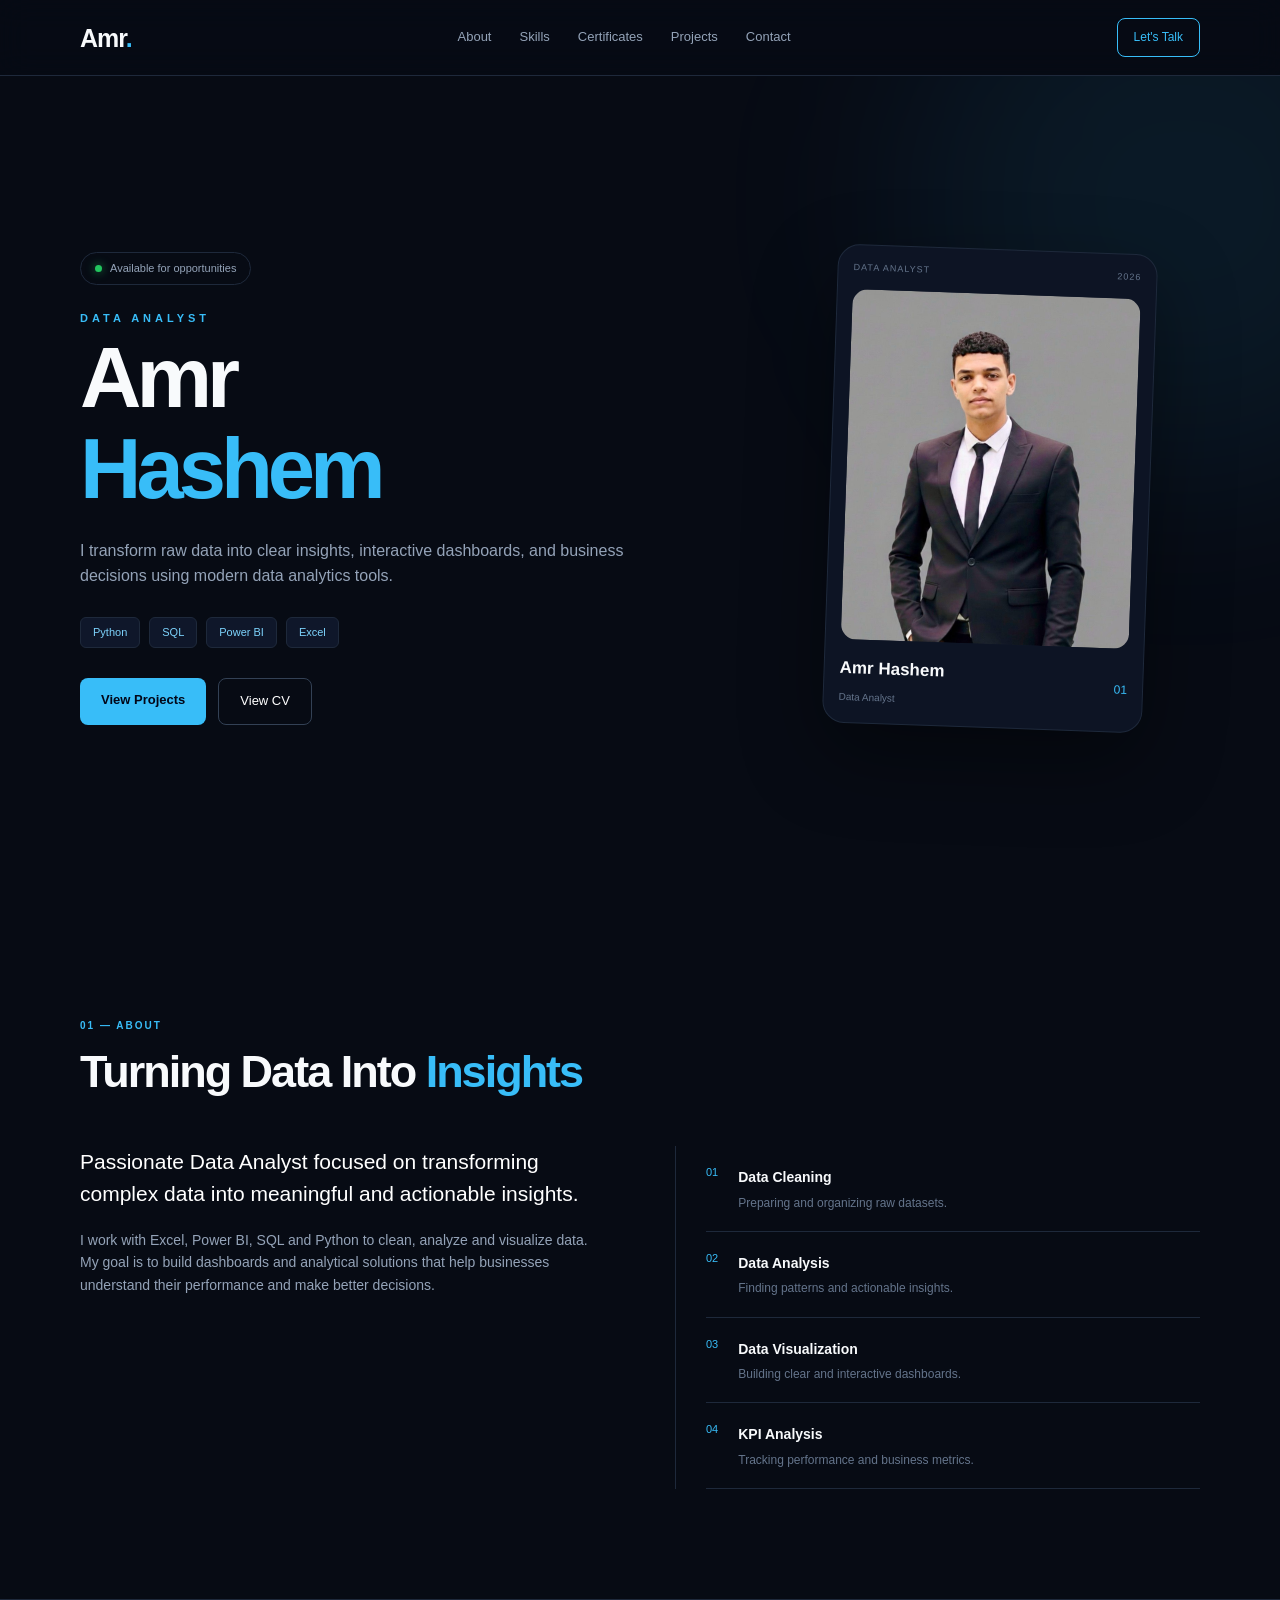
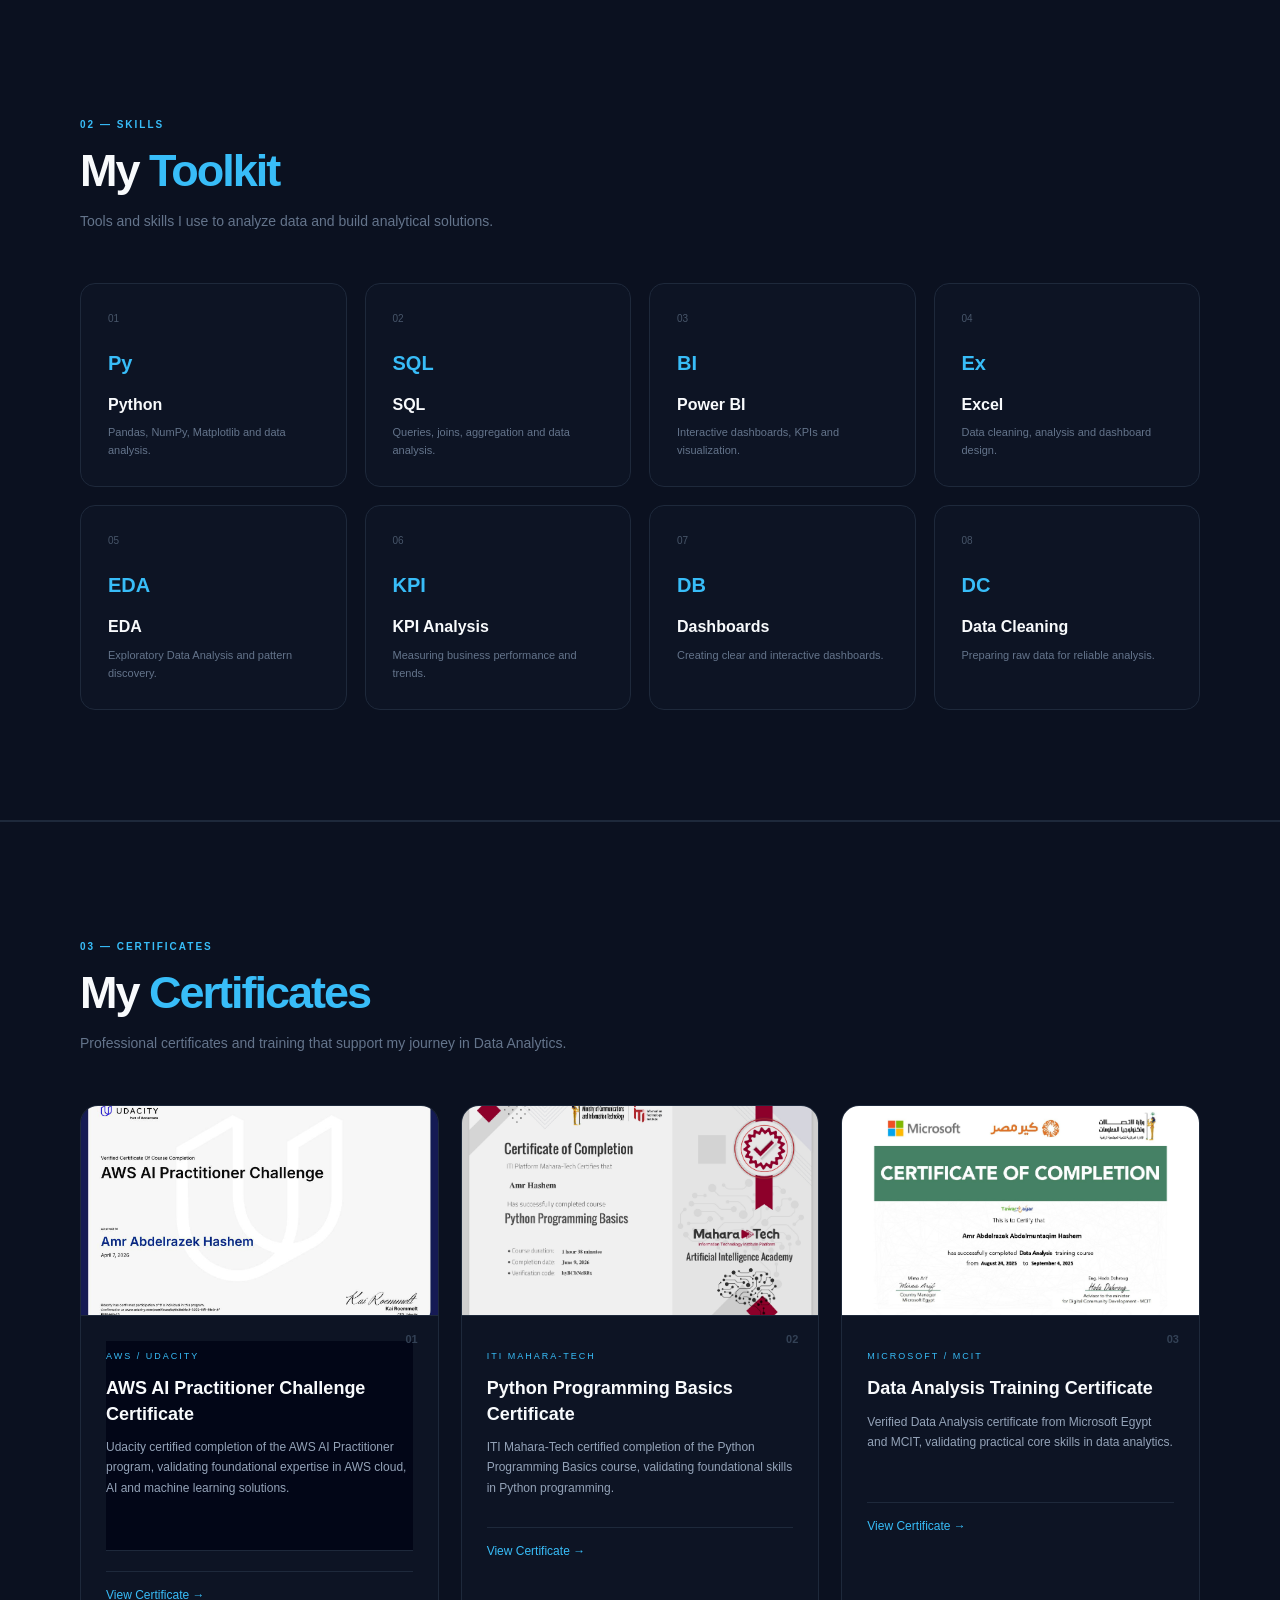
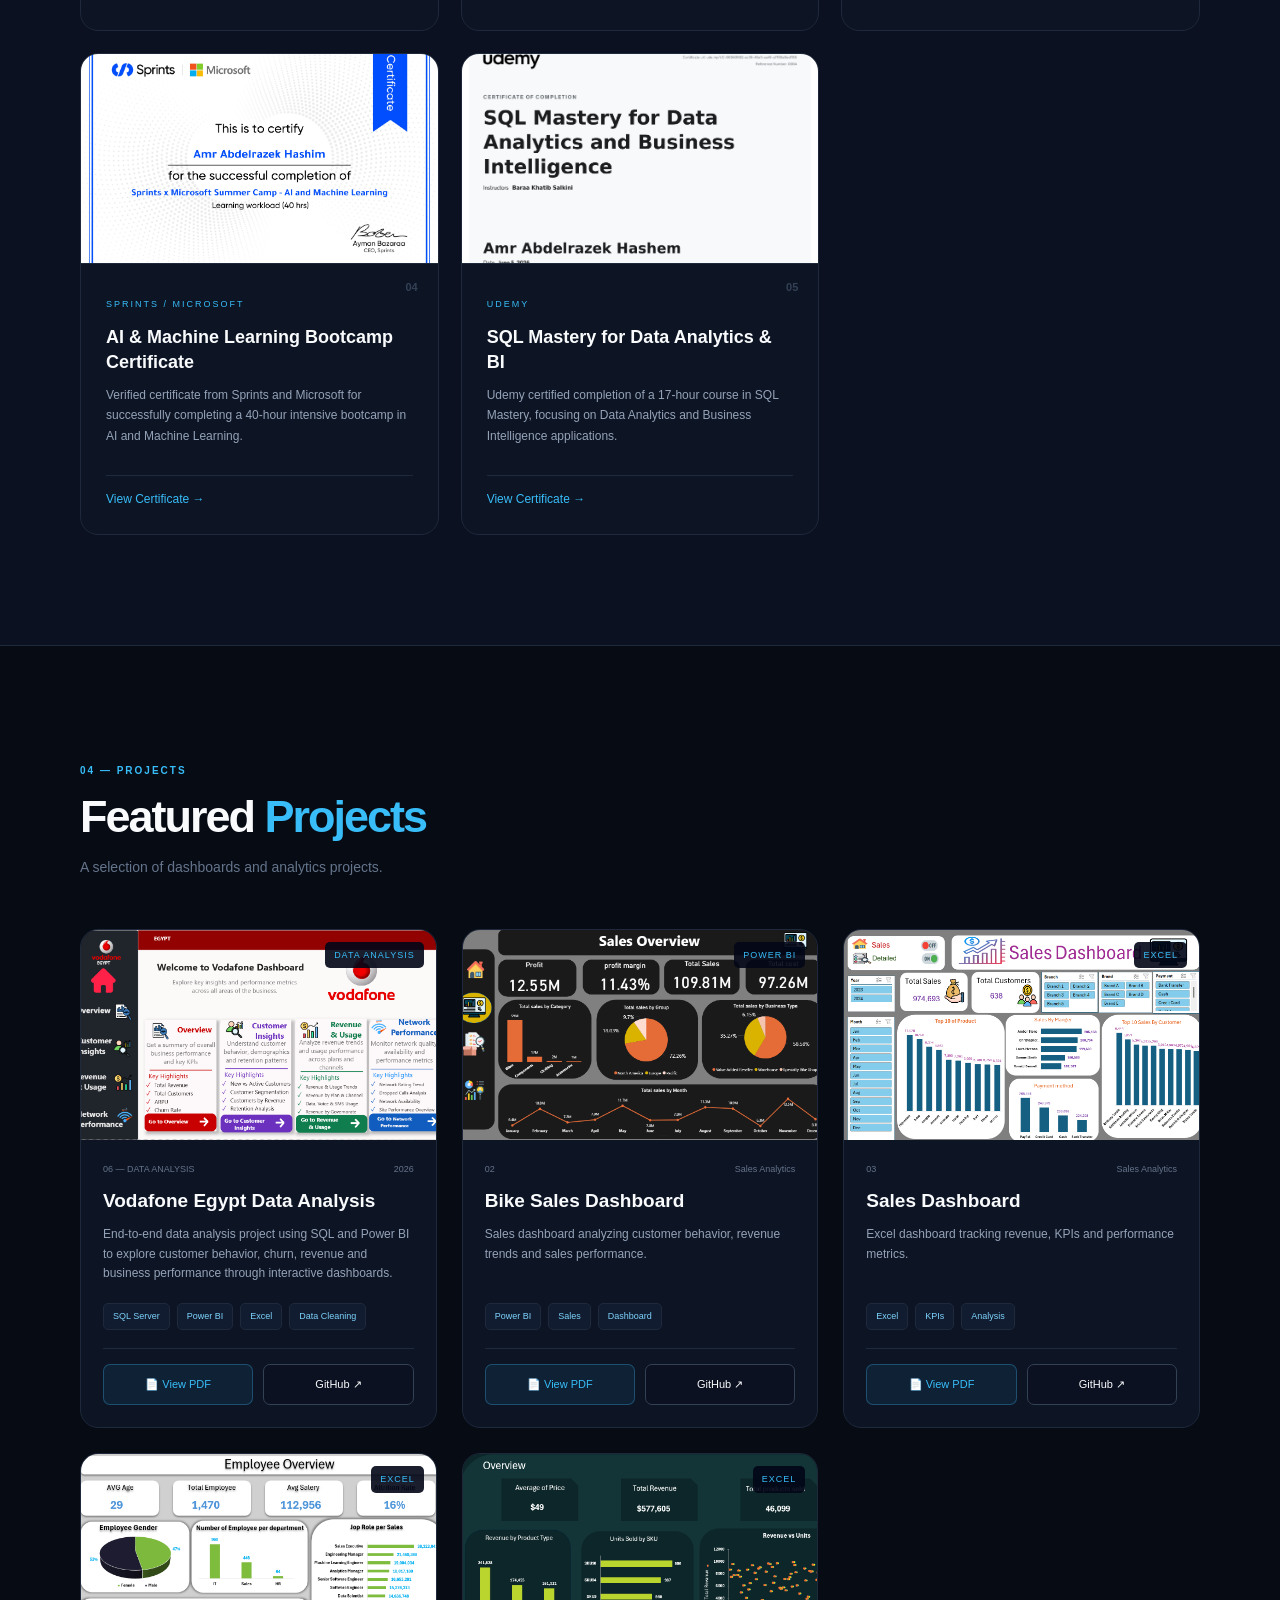
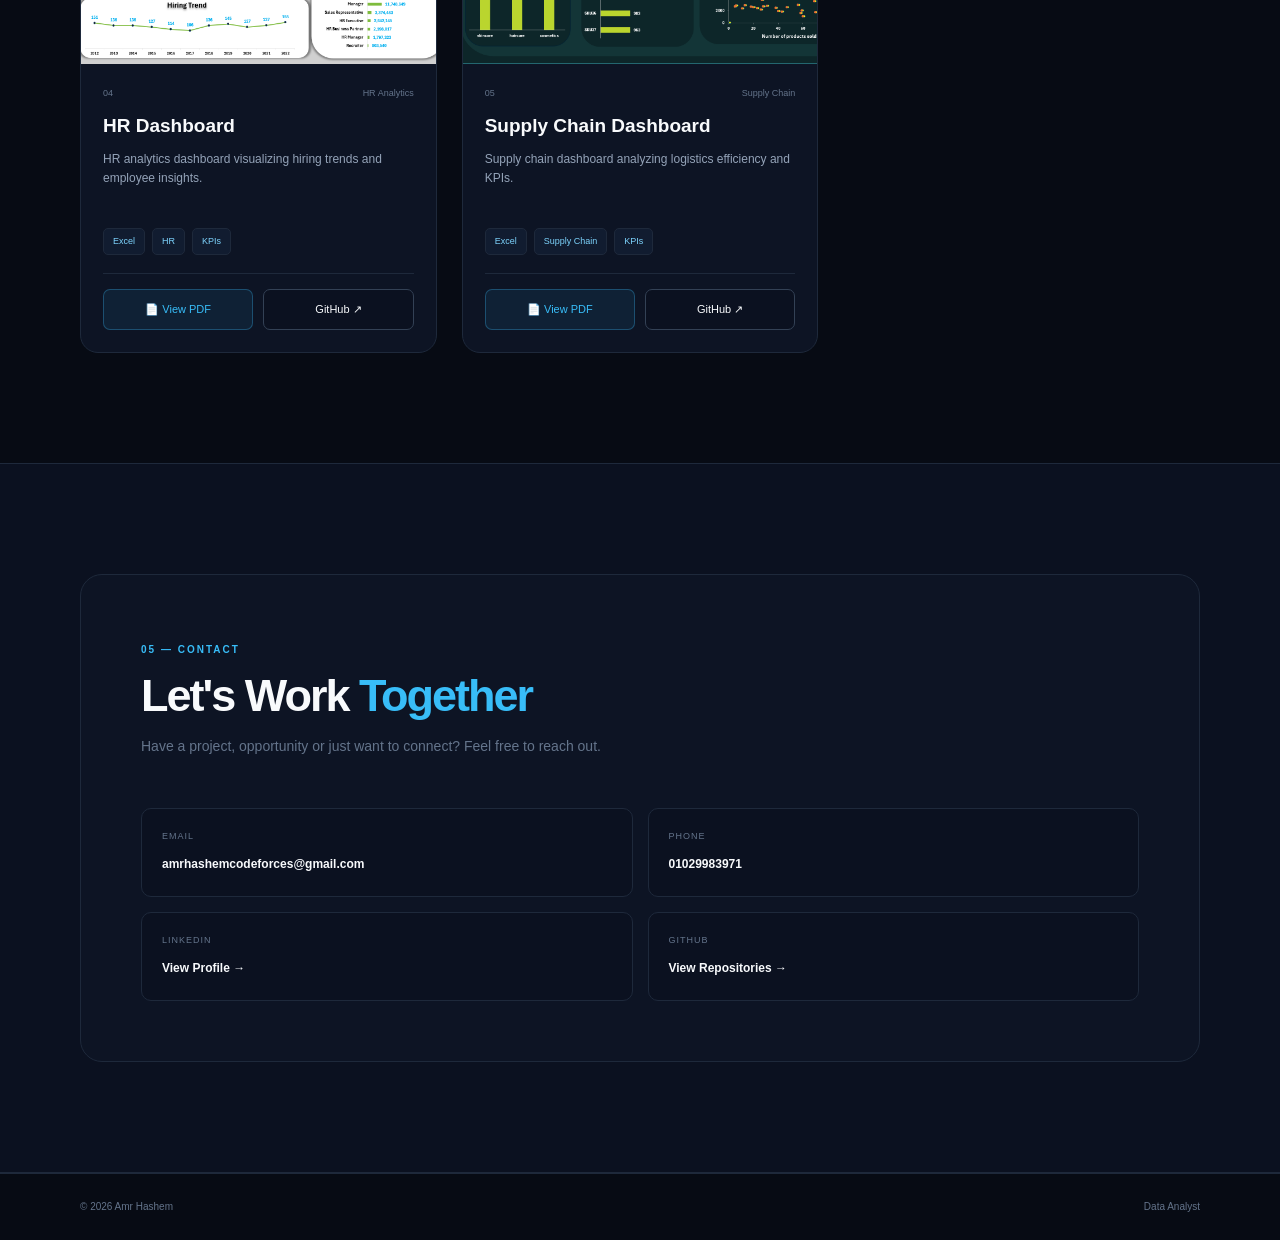
==== commit 4716e6f1: "Update fmt.Println message from 'Hello' to 'Goodbye'" ====
--- a/index.html
+++ b/index.html
@@ -651,65 +651,6 @@
 
 </div>
 
-
-        <!-- HR Power BI -->
-
-        <div class="project-card">
-
-            <div class="project-image">
-
-                <img src="assets/images/hr_powerbi_dashboard.png"
-                     alt="HR Dashboard Power BI">
-
-                <span class="project-overlay">
-                    POWER BI
-                </span>
-
-            </div>
-
-            <div class="project-content">
-
-                <div class="project-meta">
-                    <span>01</span>
-                    <span>HR Analytics</span>
-                </div>
-
-                <h3>
-                    HR Dashboard
-                </h3>
-
-                <p>
-                    Interactive HR dashboard analyzing employee
-                    performance, attrition and workforce KPIs.
-                </p>
-
-                <div class="project-tags">
-                    <span>Power BI</span>
-                    <span>DAX</span>
-                    <span>KPIs</span>
-                </div>
-
-                <div class="project-links">
-
-    <a href="https://drive.google.com/file/d/1f-PNj0E5TZuAs-GZtxYDGs0hYbbnZ61n/view?usp=drive_link"
-       target="_blank"
-       class="project-btn pdf-btn">
-        📄 View PDF
-    </a>
-
-    <a href="https://github.com/AmrHashem607/HR-Dashboard_power-bi"
-       target="_blank"
-       class="project-btn github-btn">
-        GitHub ↗
-    </a>
-
-</div>
-
-            </div>
-
-        </div>
-
-
         <!-- Bike Sales -->
 
         <div class="project-card">
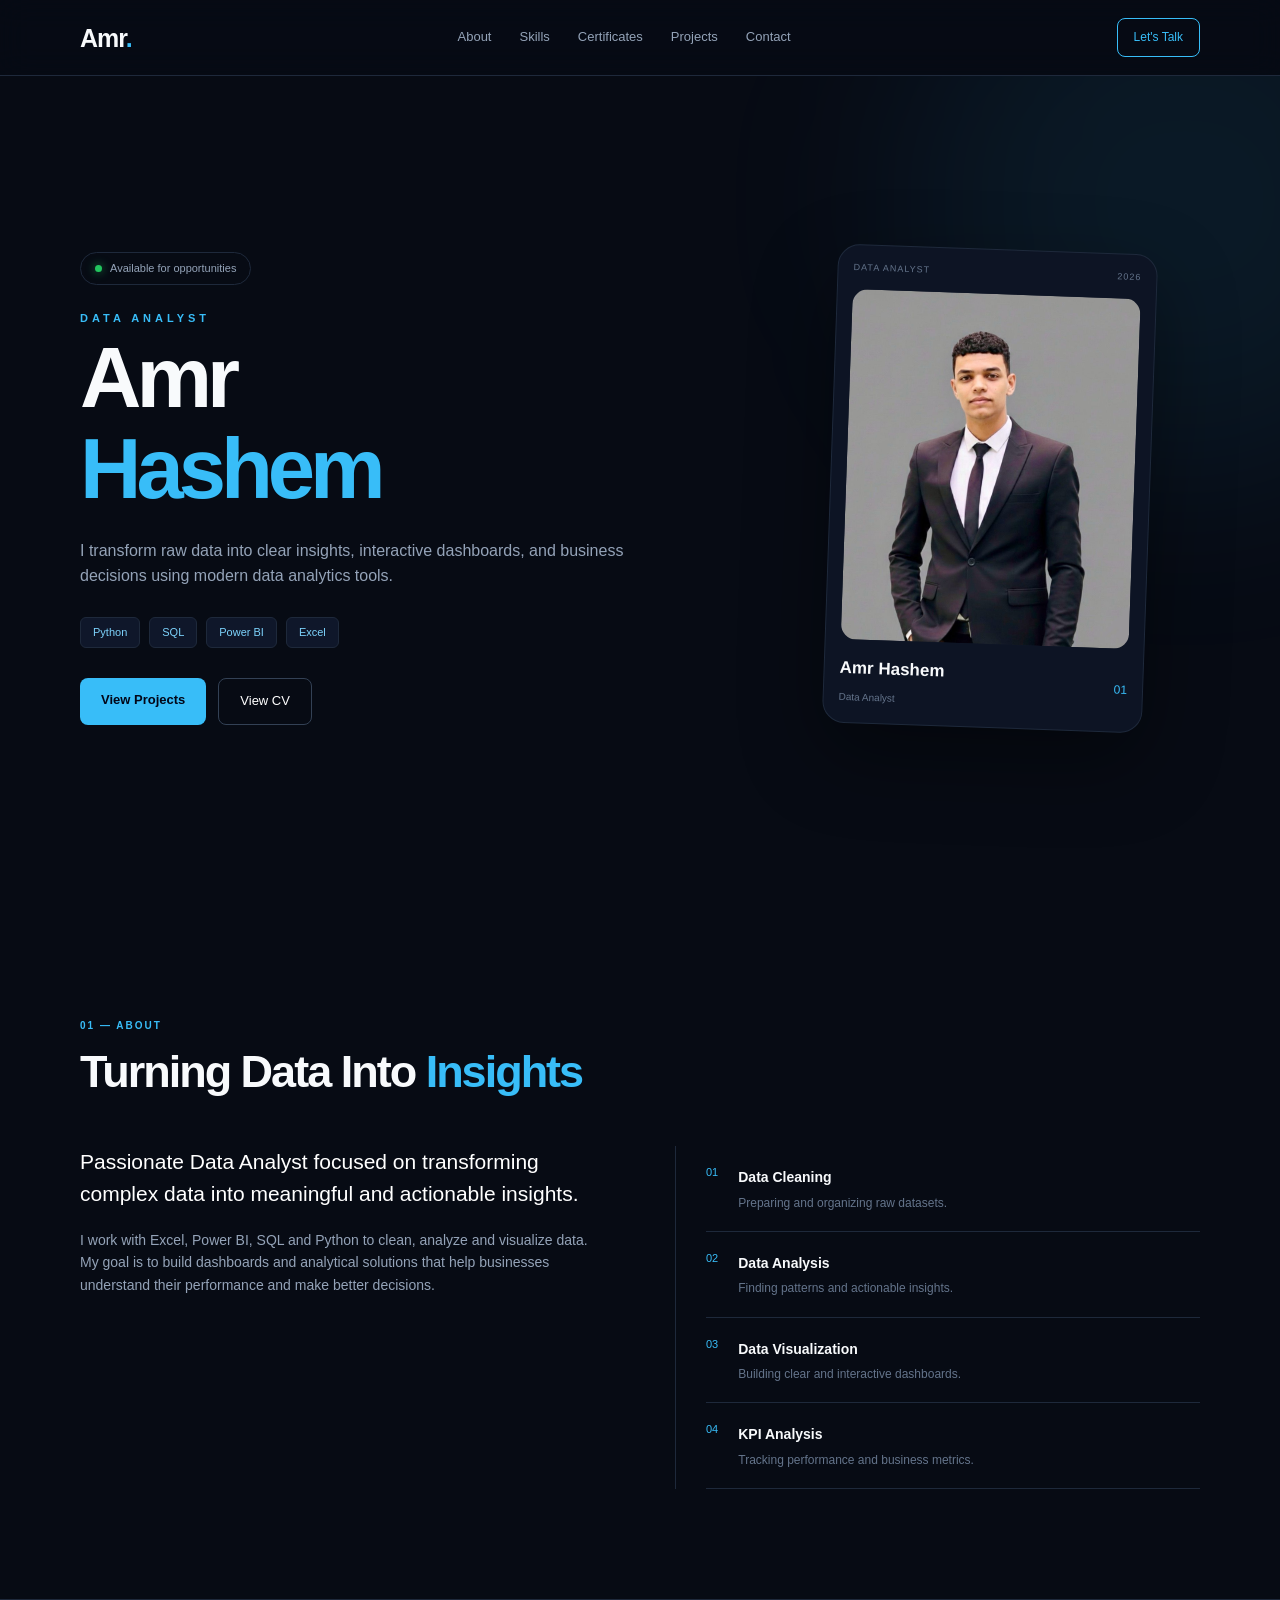
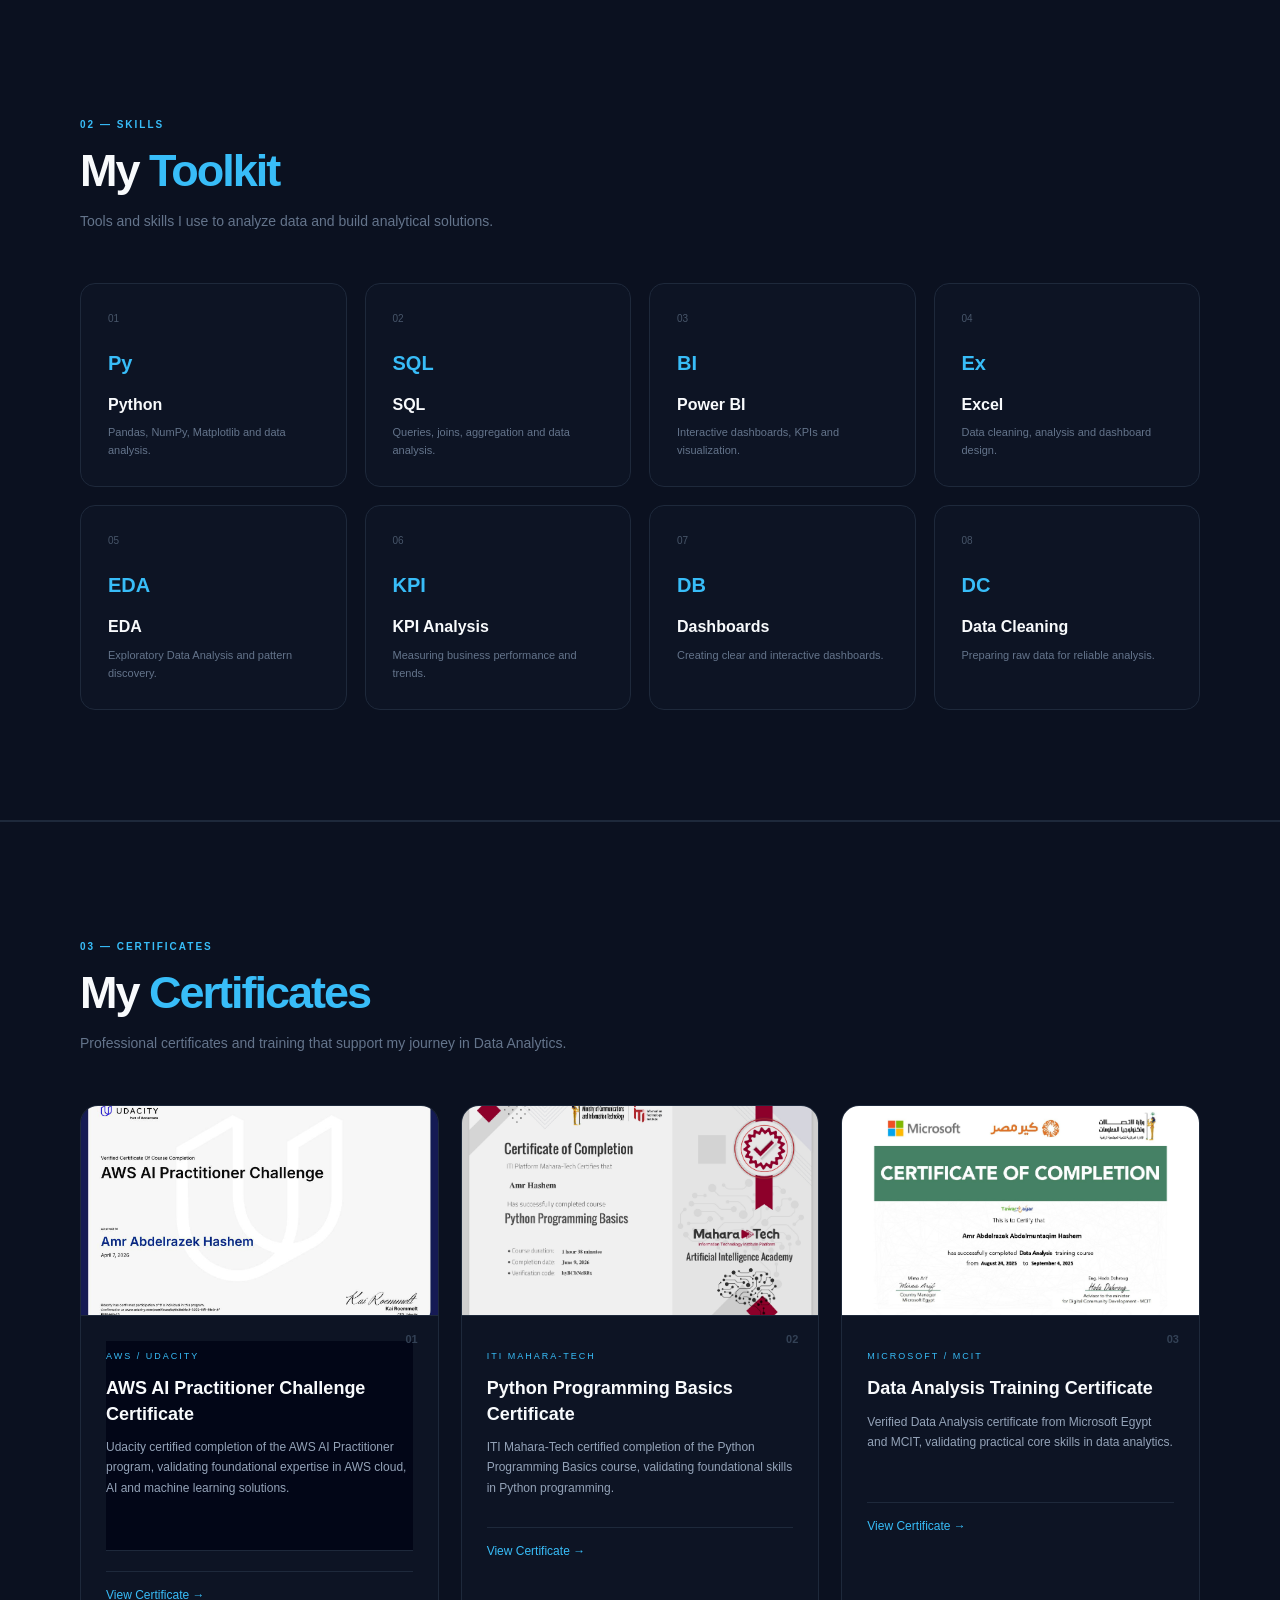
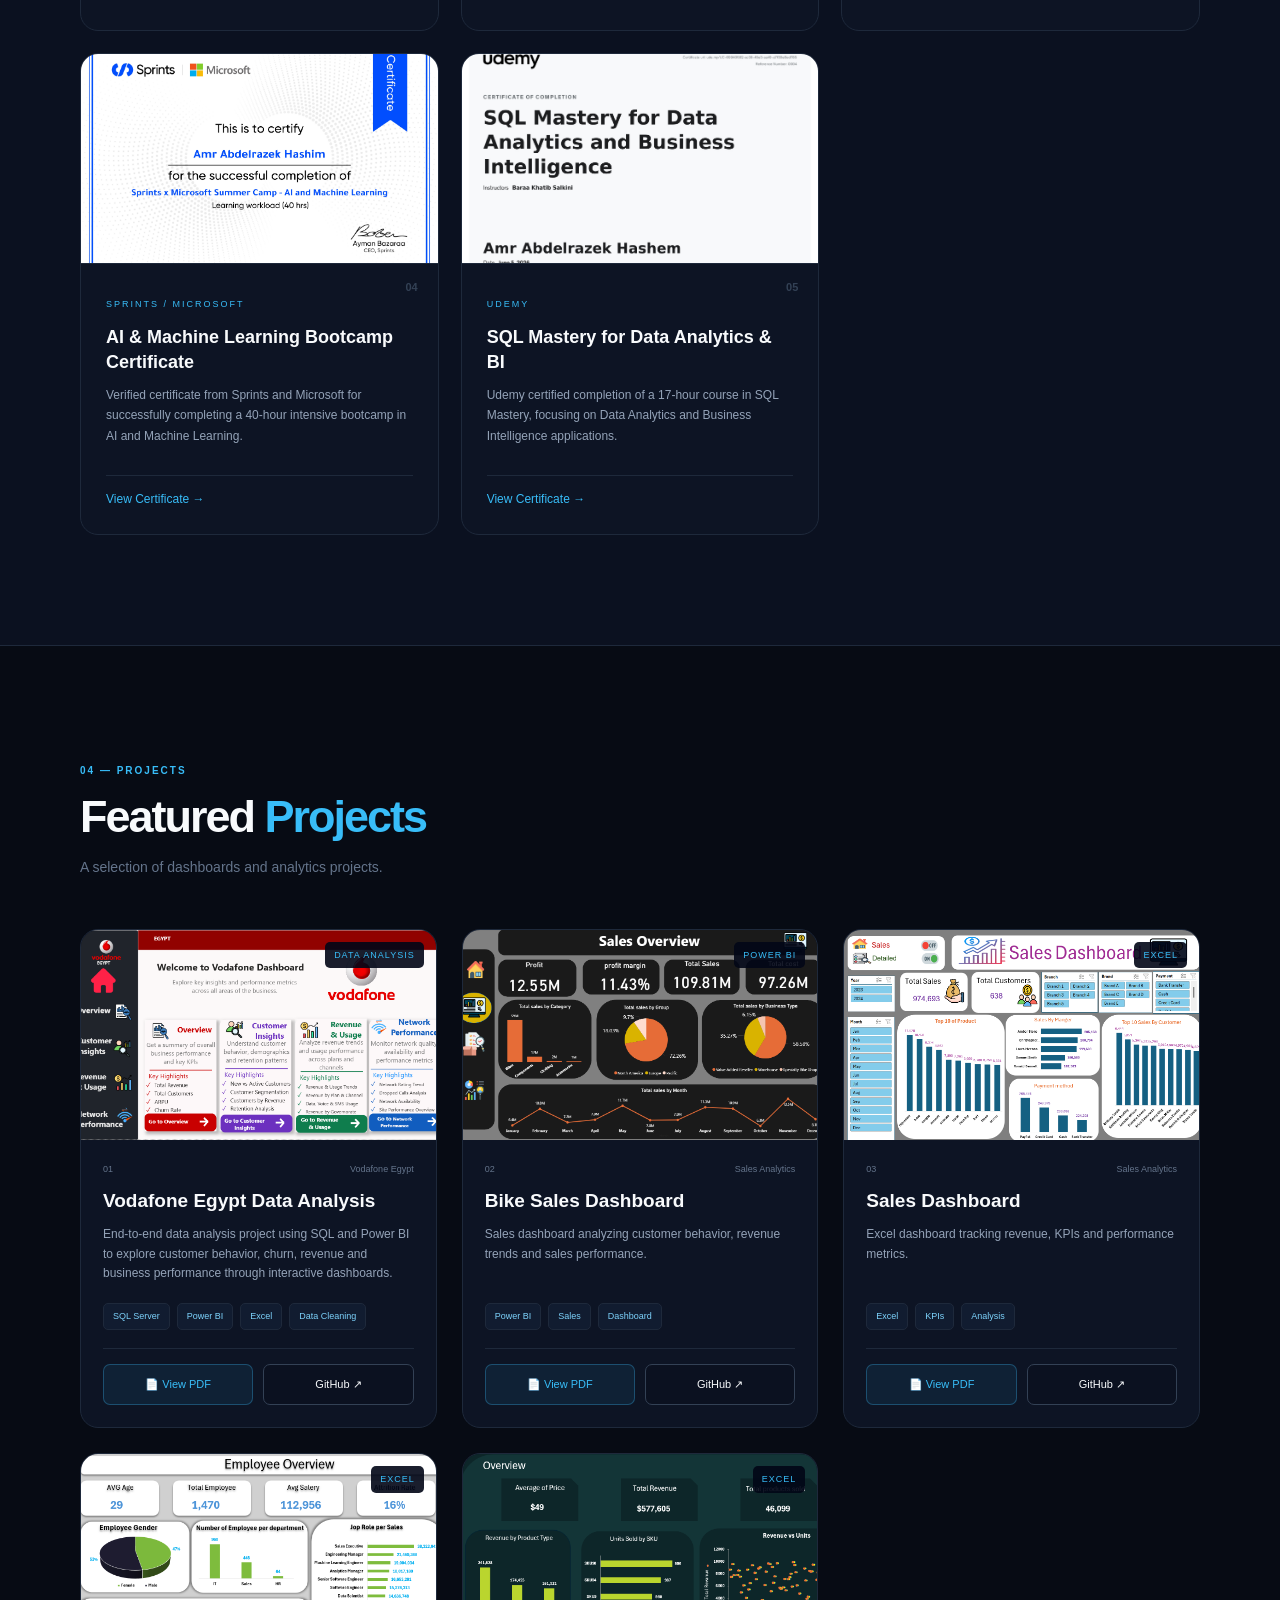
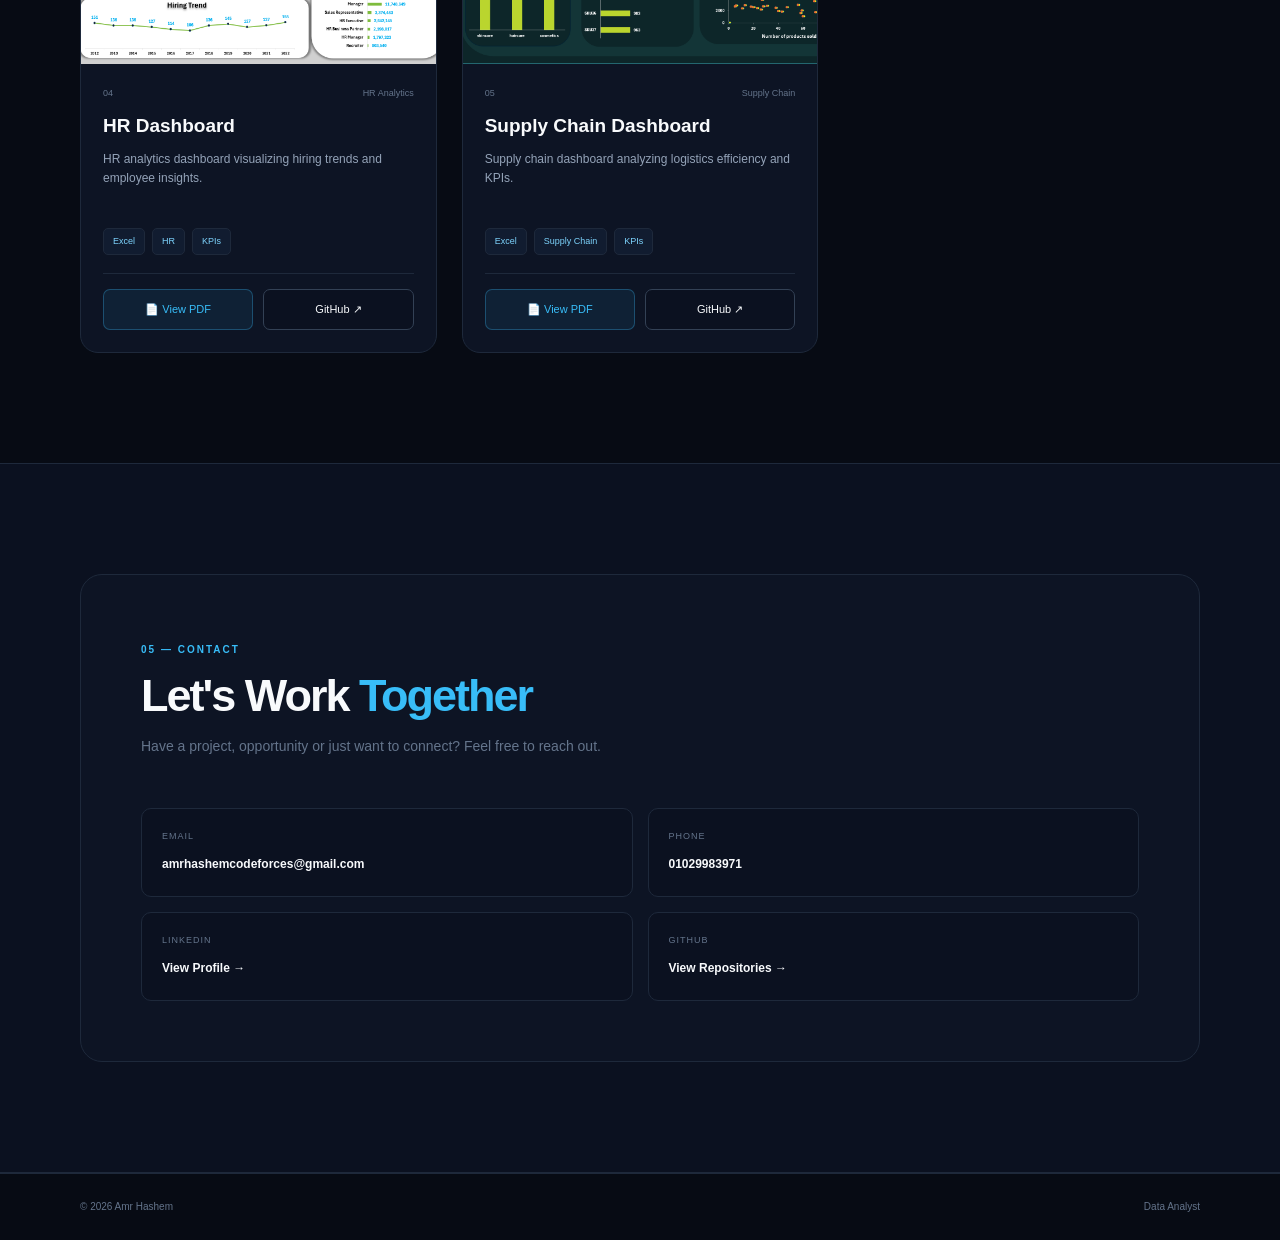
==== commit 23b0e9eb: "Update index.html" ====
--- a/index.html
+++ b/index.html
@@ -610,8 +610,8 @@
     <div class="project-content">
 
         <div class="project-meta">
-            <span>06 — DATA ANALYSIS</span>
-            <span>2026</span>
+            <span>01</span>
+            <span>Vodafone Egypt</span>
         </div>
 
         <h3>
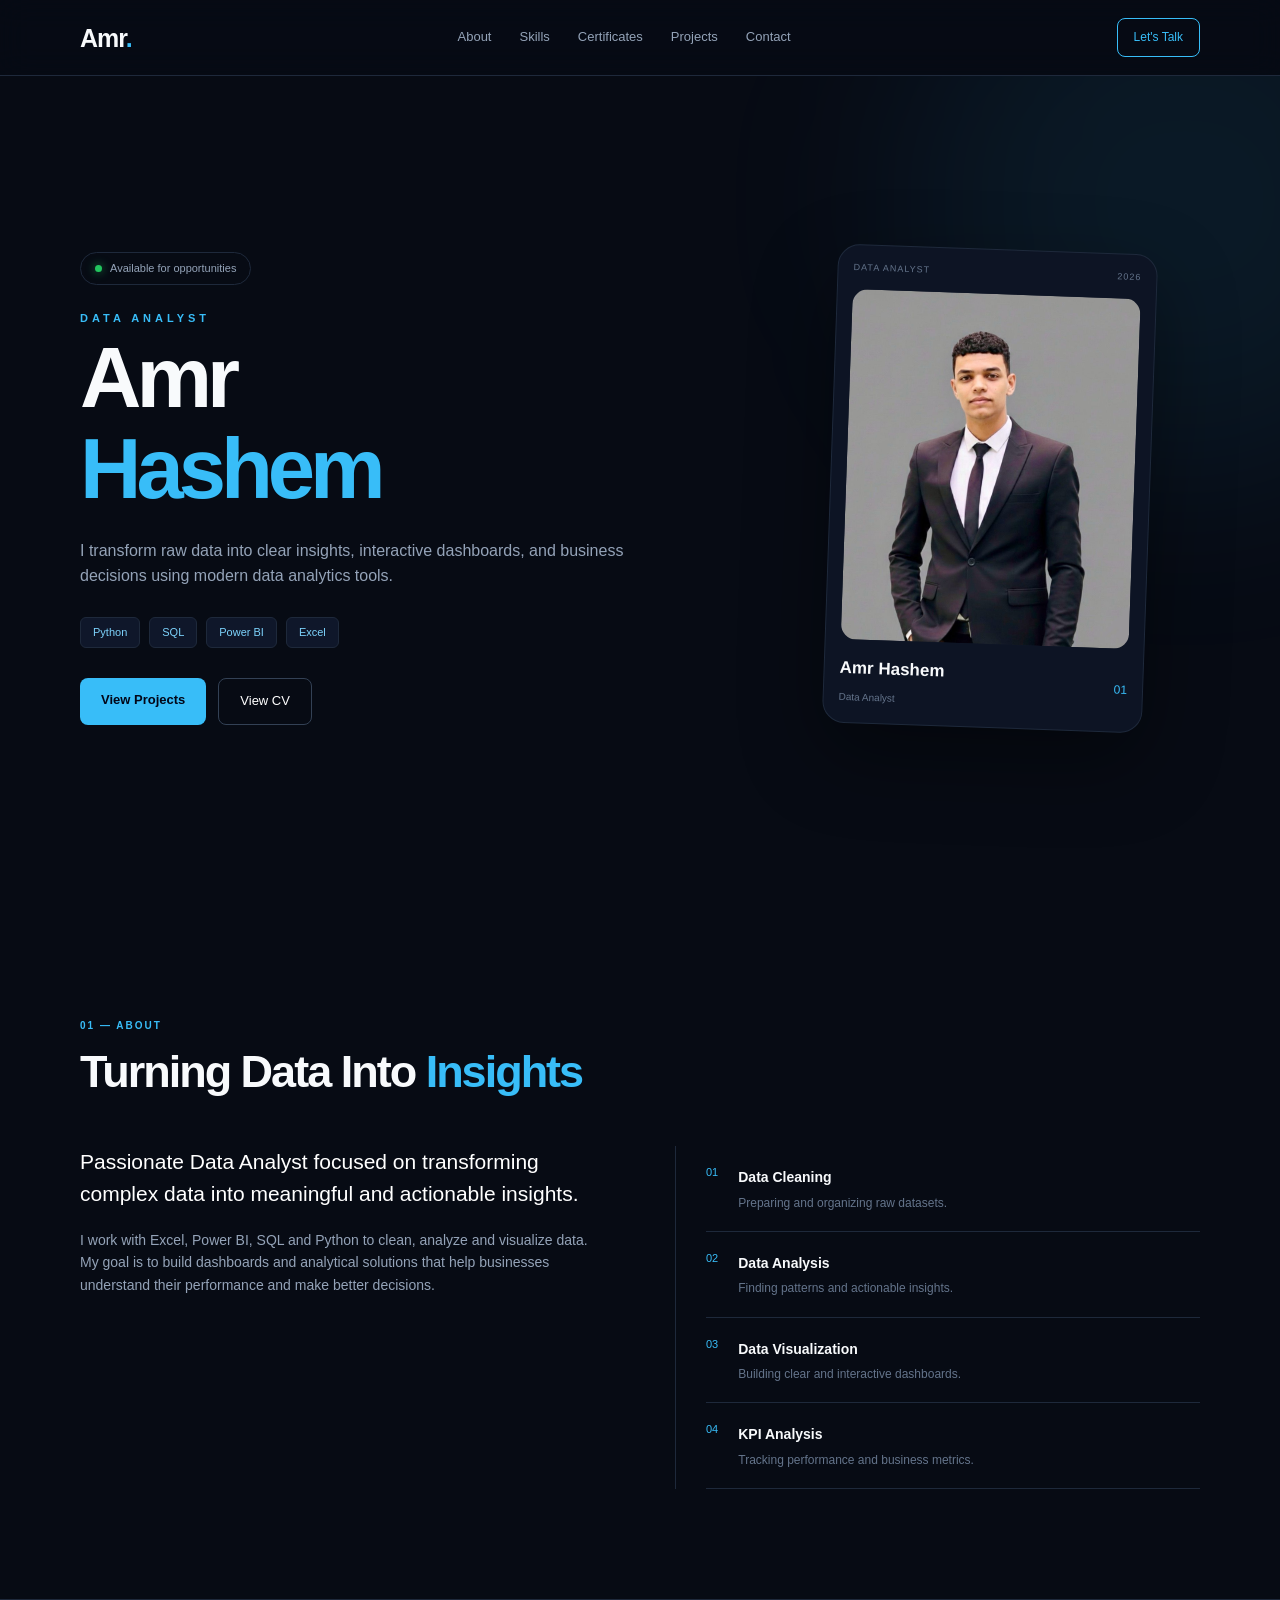
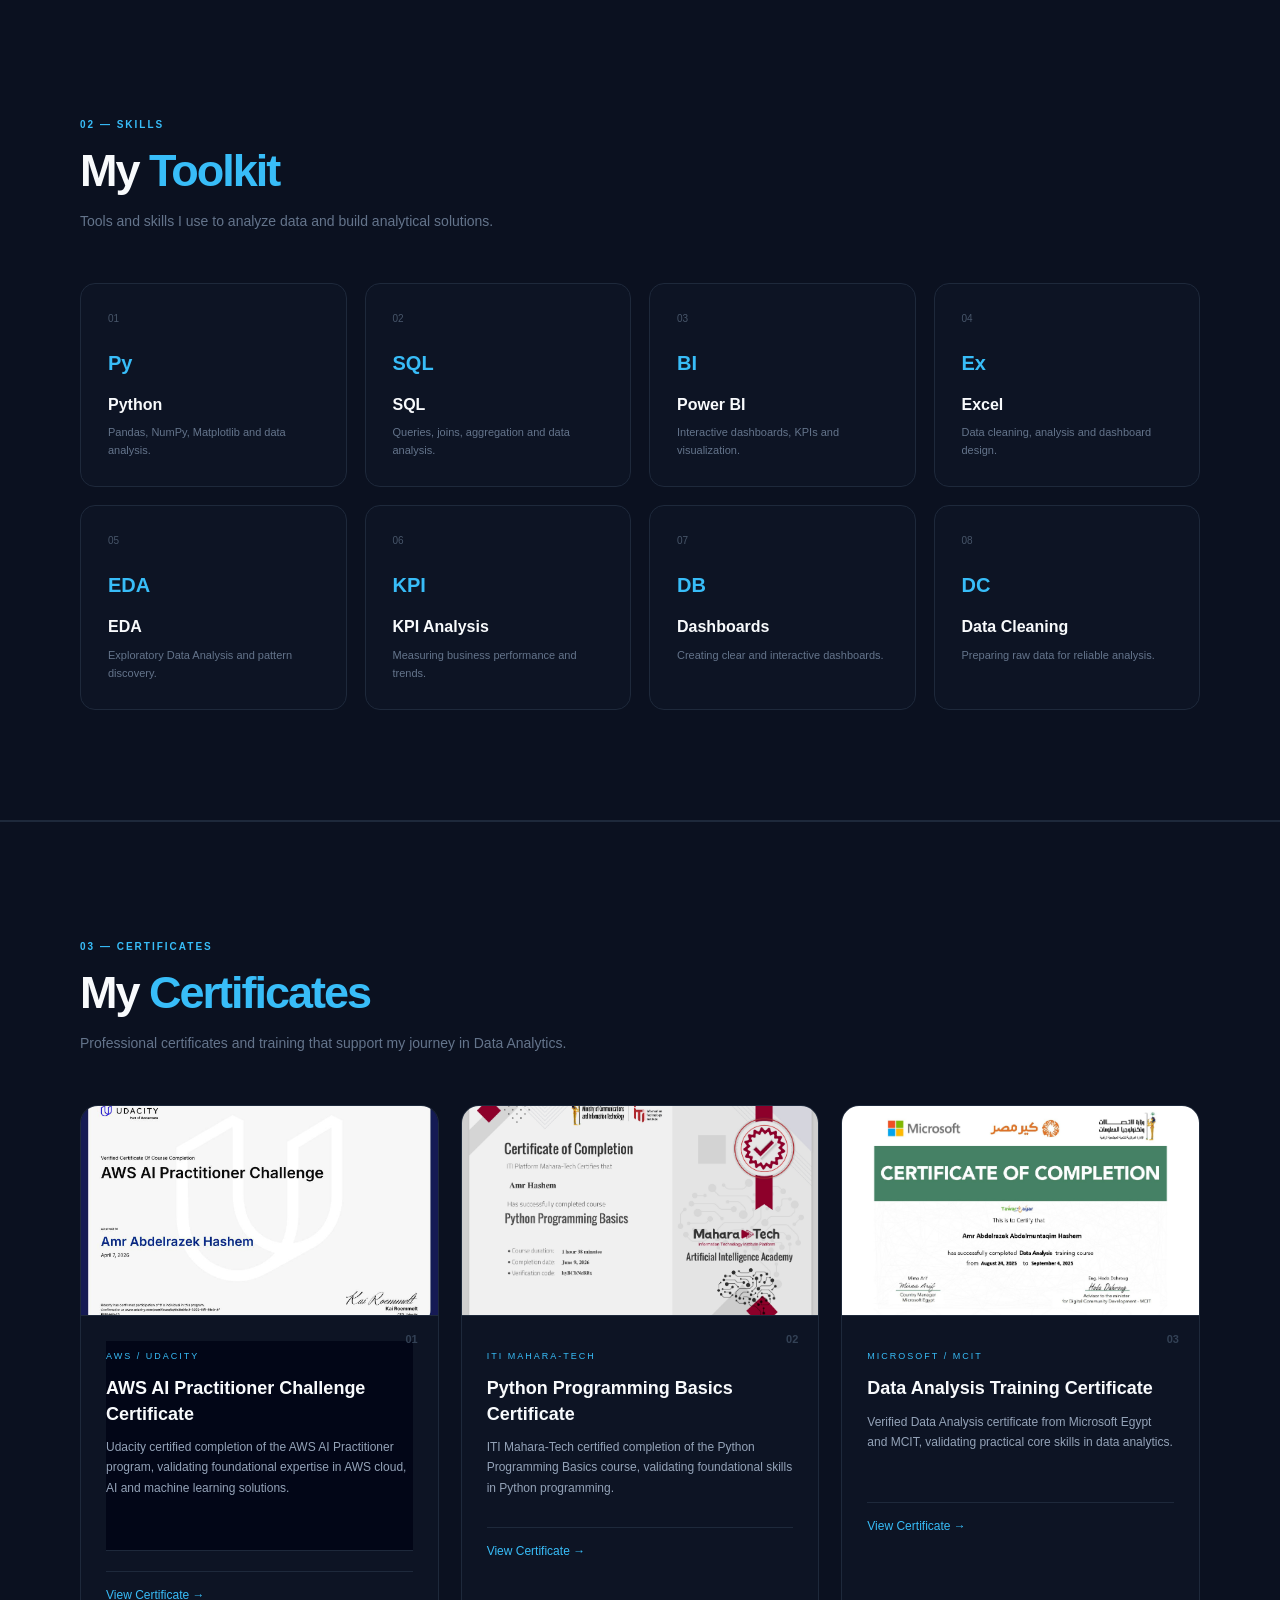
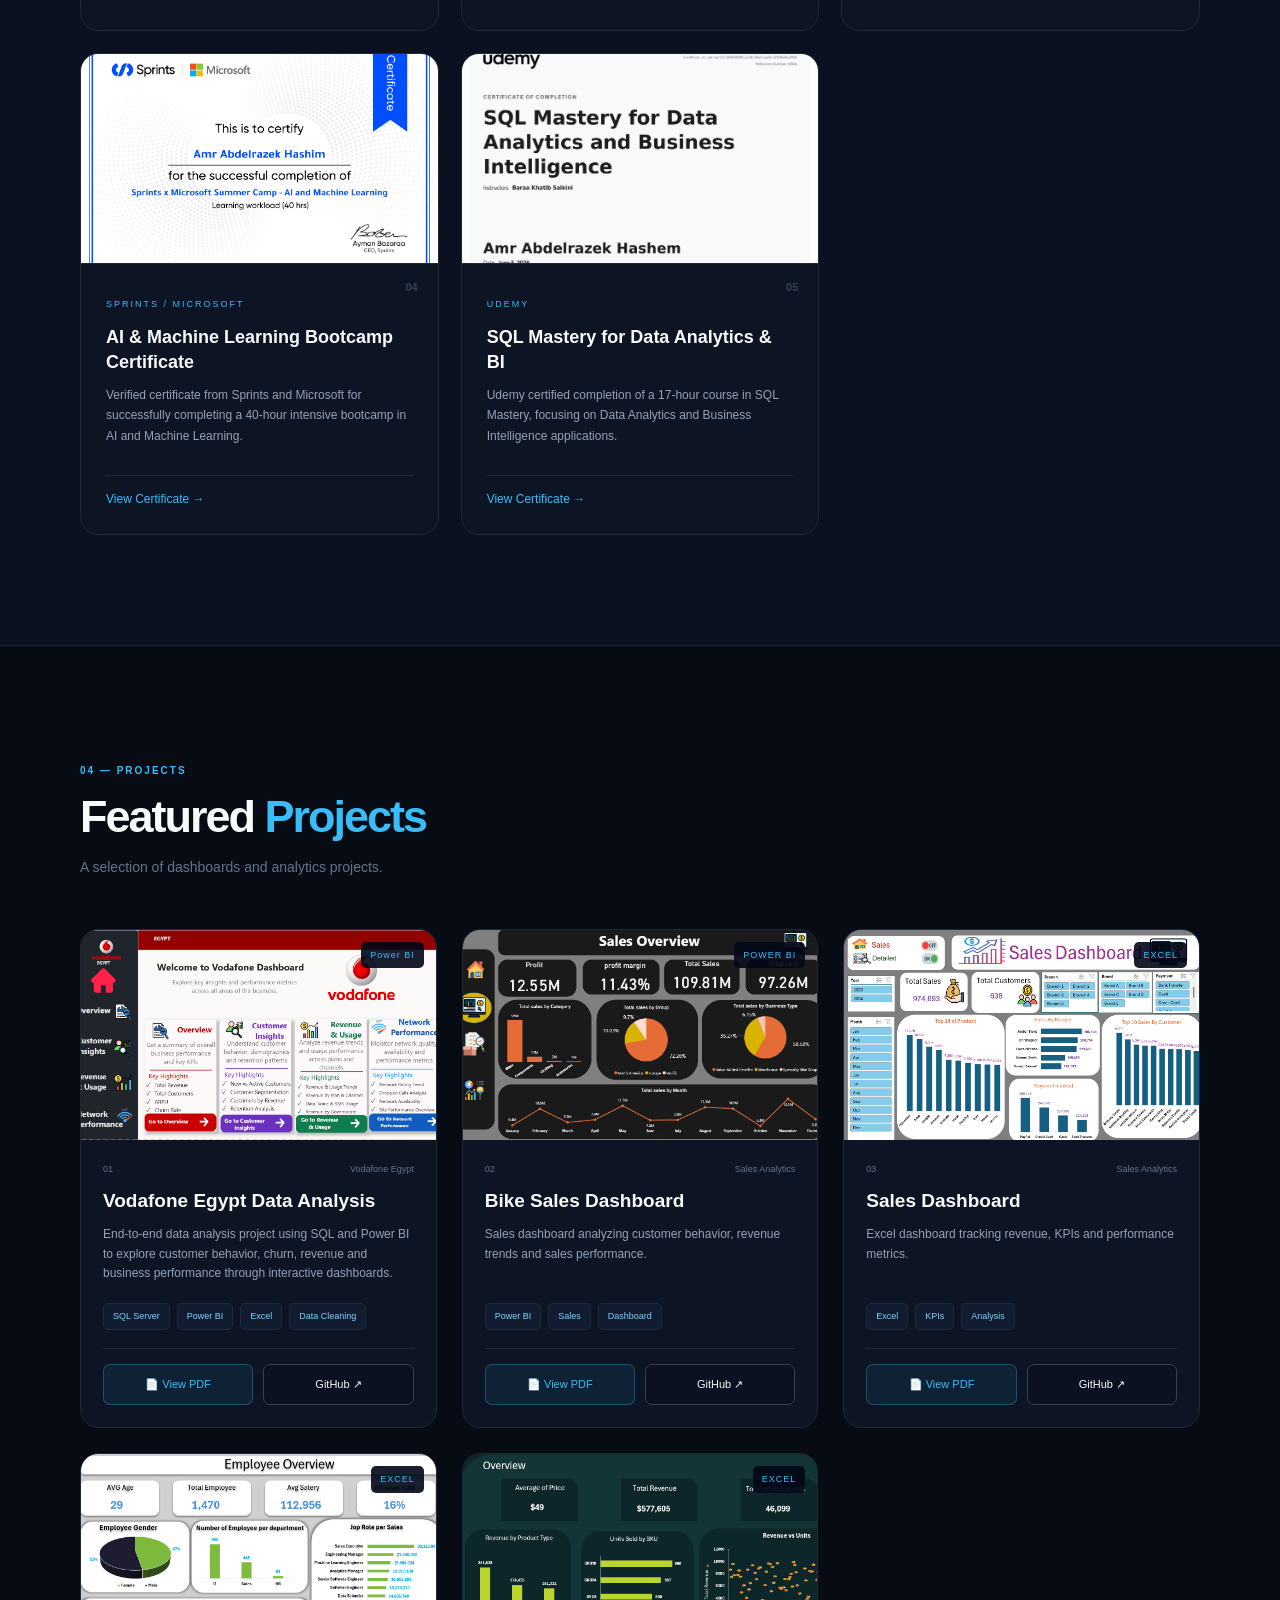
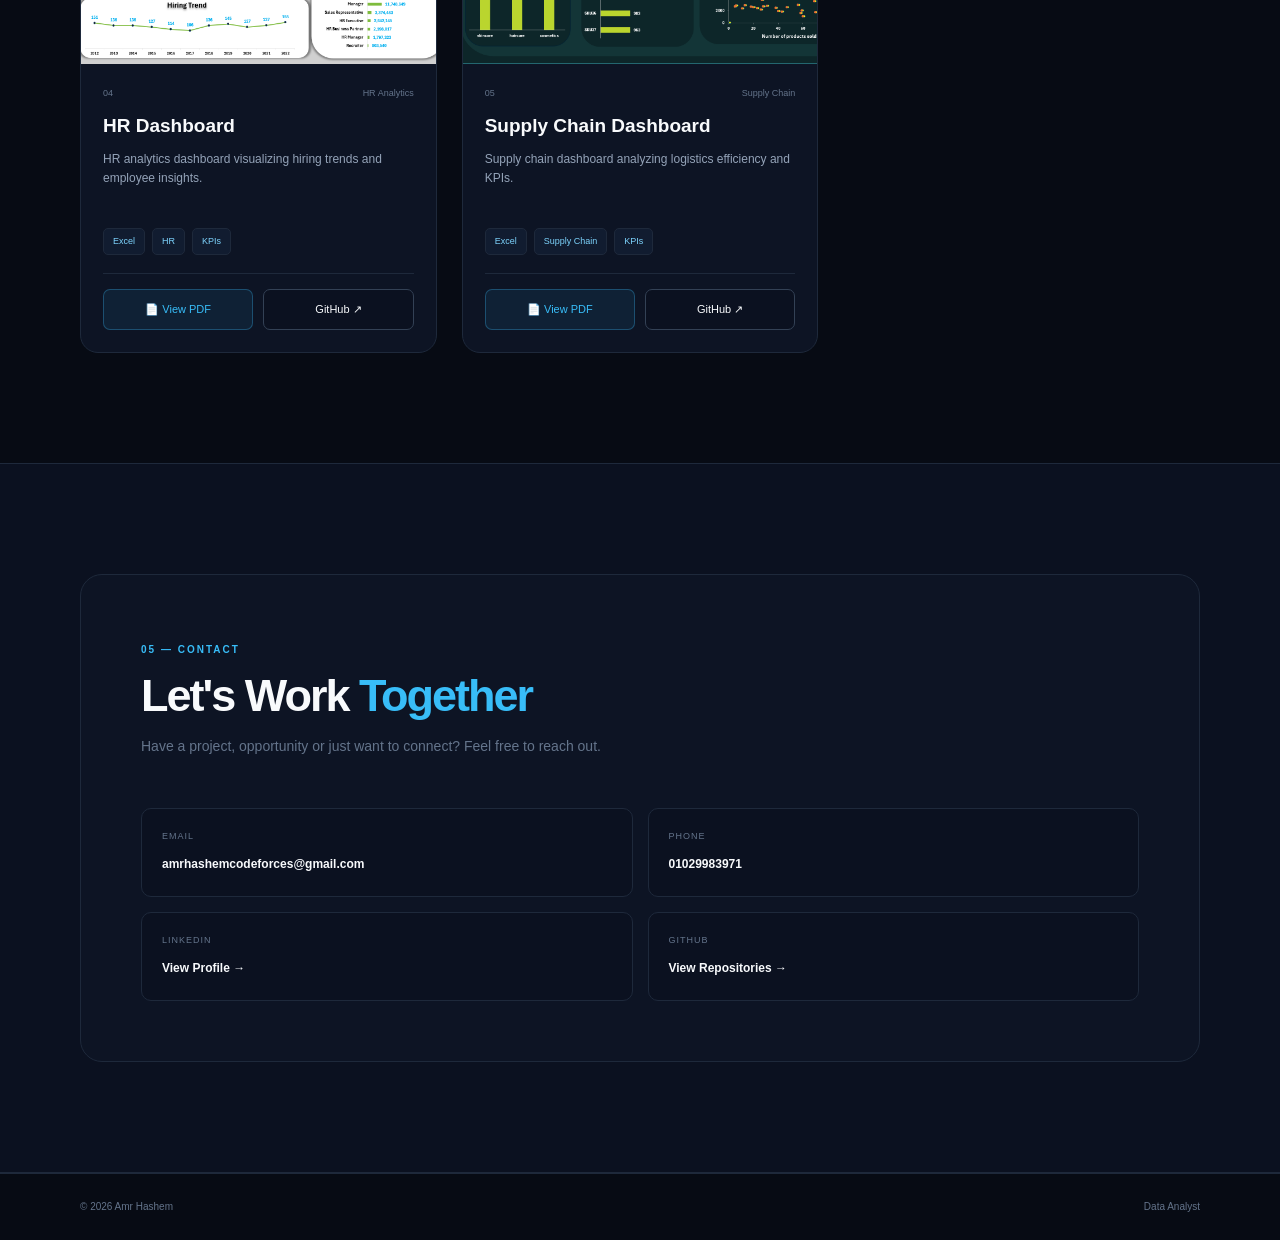
==== commit dbe66fb8: "Update index.html" ====
--- a/index.html
+++ b/index.html
@@ -602,7 +602,7 @@
              alt="Vodafone Egypt Data Analysis Dashboard">
 
         <div class="project-overlay">
-            DATA ANALYSIS
+            Power BI
         </div>
 
     </div>
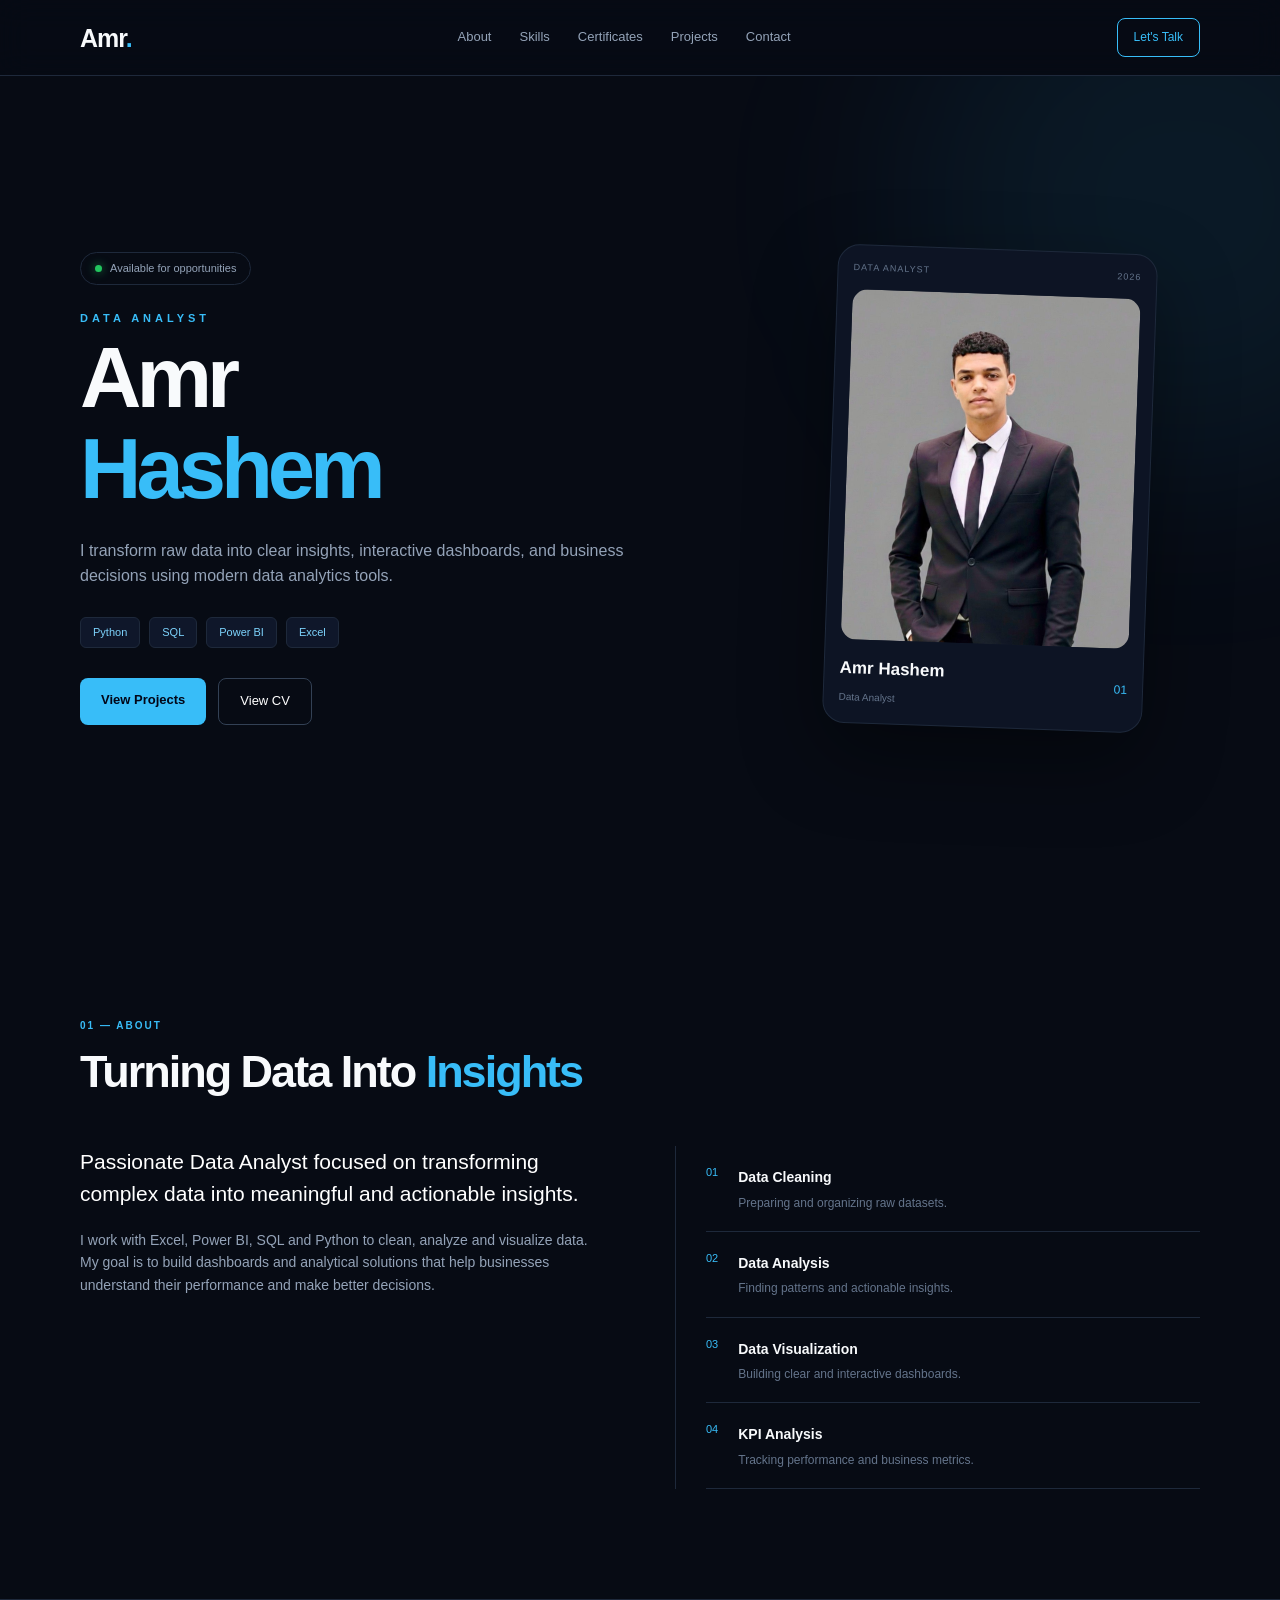
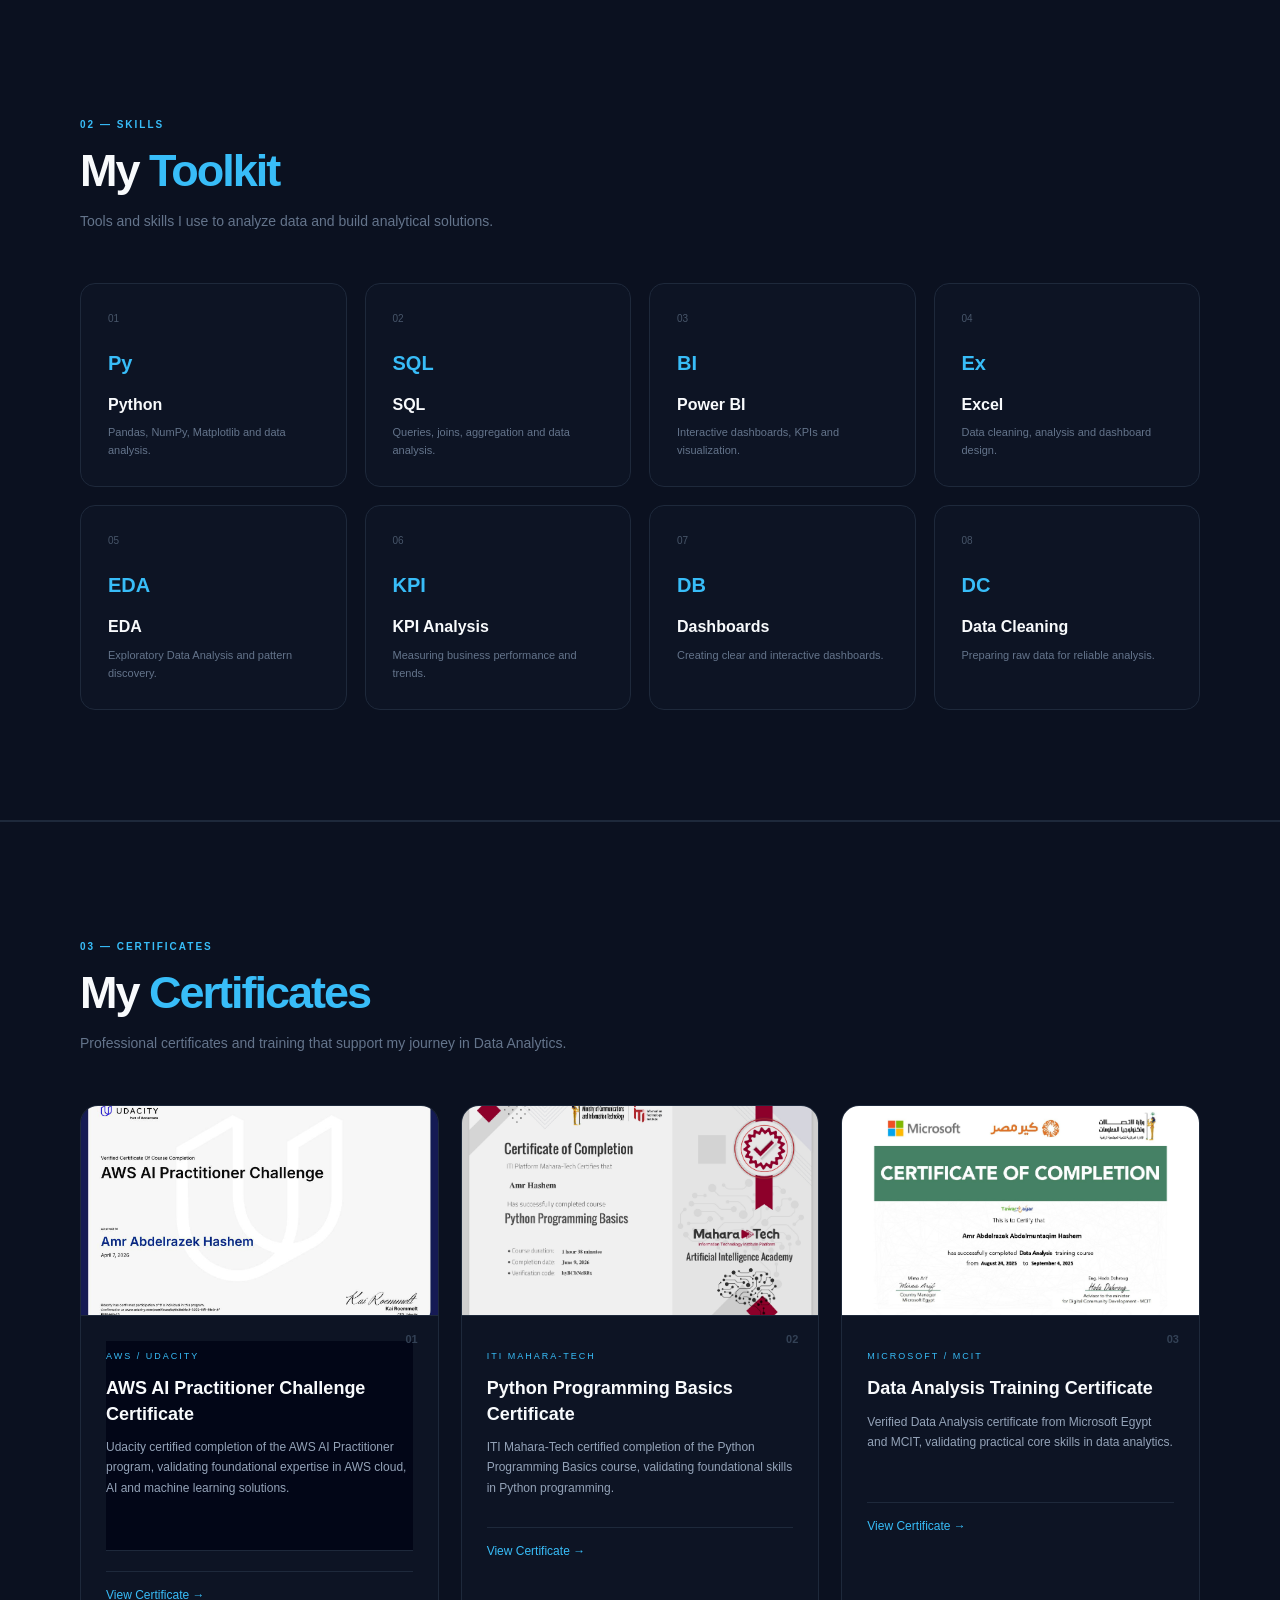
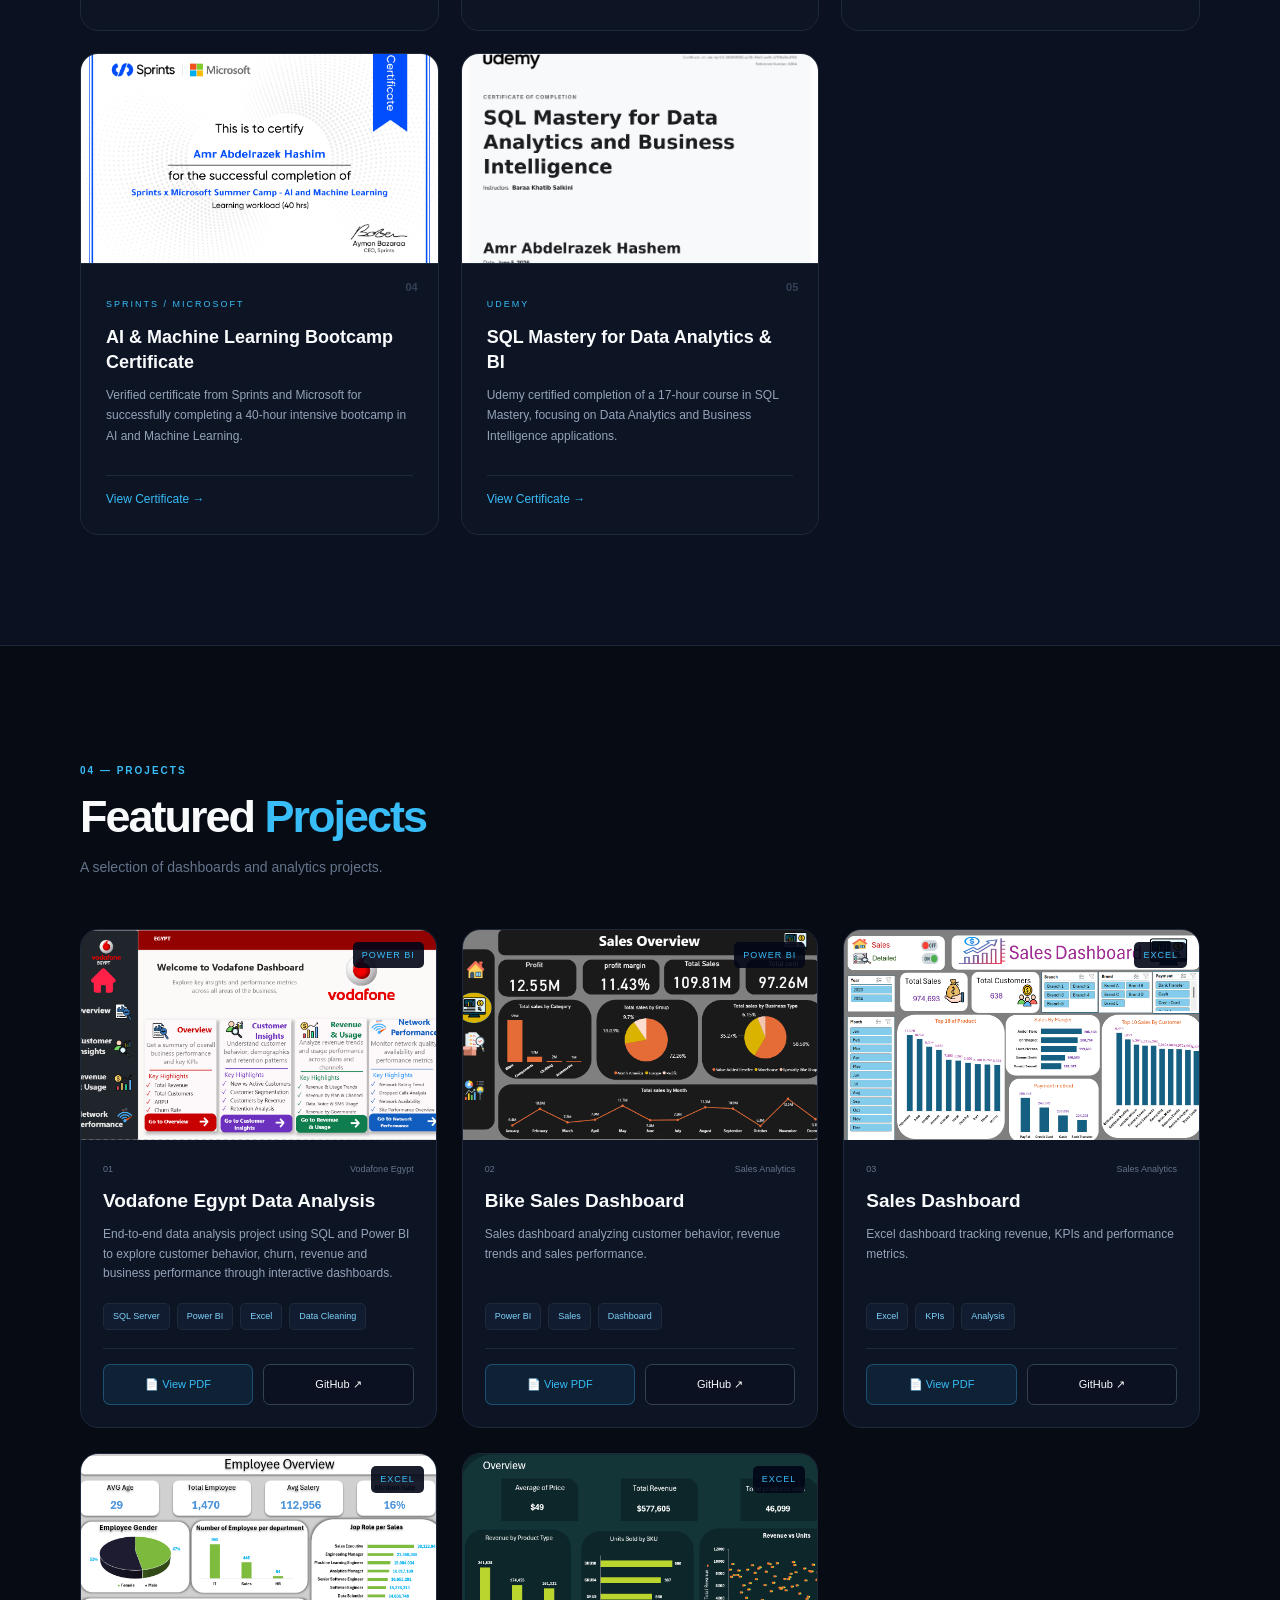
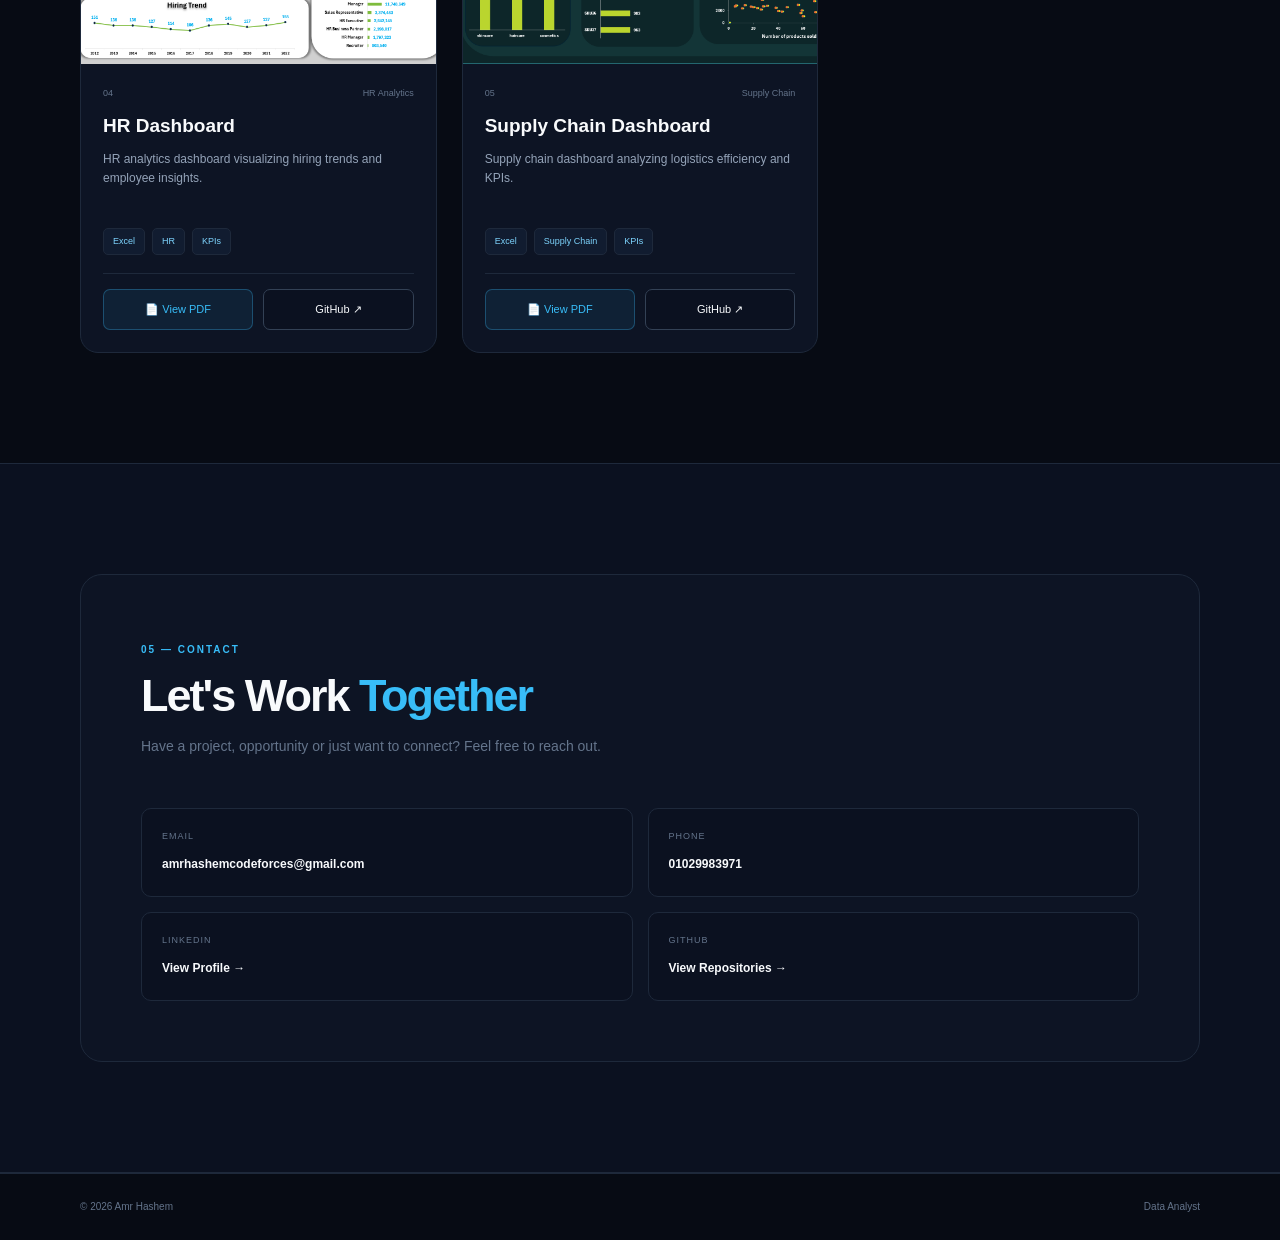
==== commit c9f7ce78: "Update index.html" ====
--- a/index.html
+++ b/index.html
@@ -602,7 +602,7 @@
              alt="Vodafone Egypt Data Analysis Dashboard">
 
         <div class="project-overlay">
-            Power BI
+            POWER BI
         </div>
 
     </div>
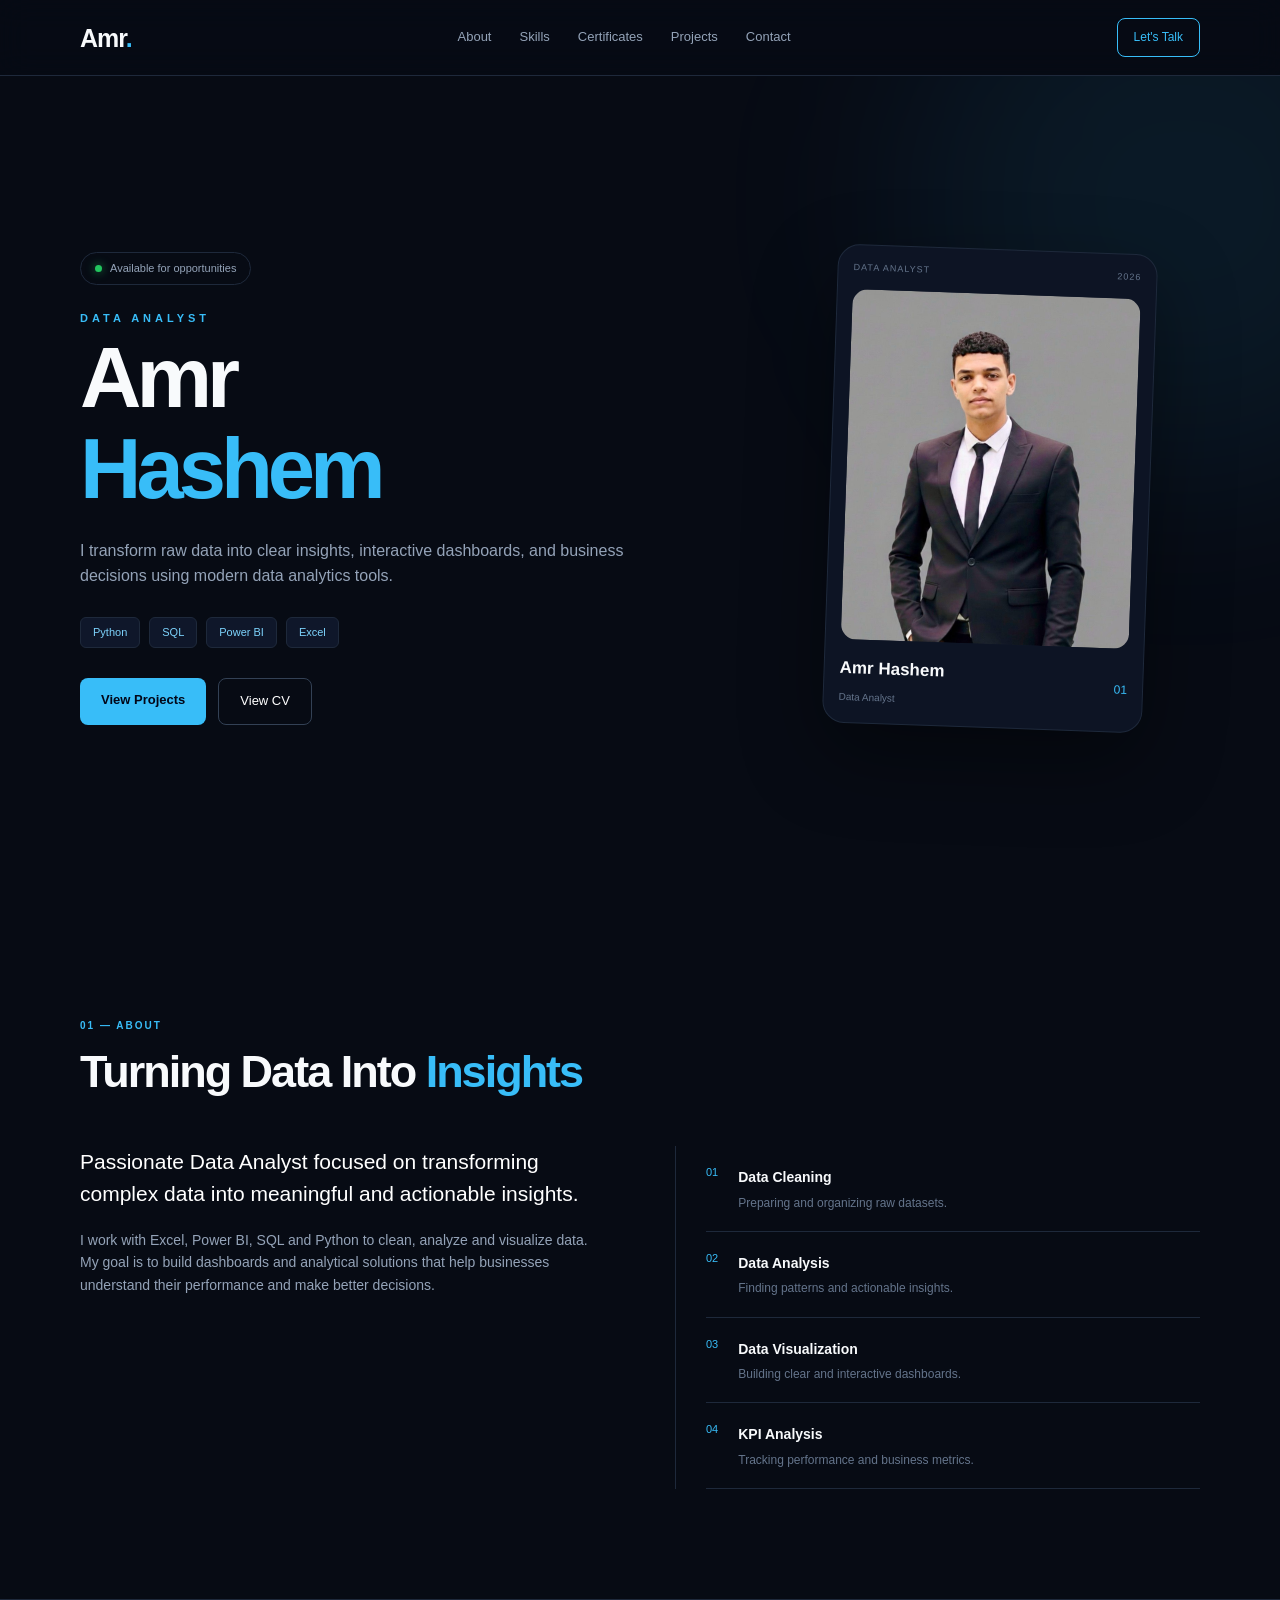
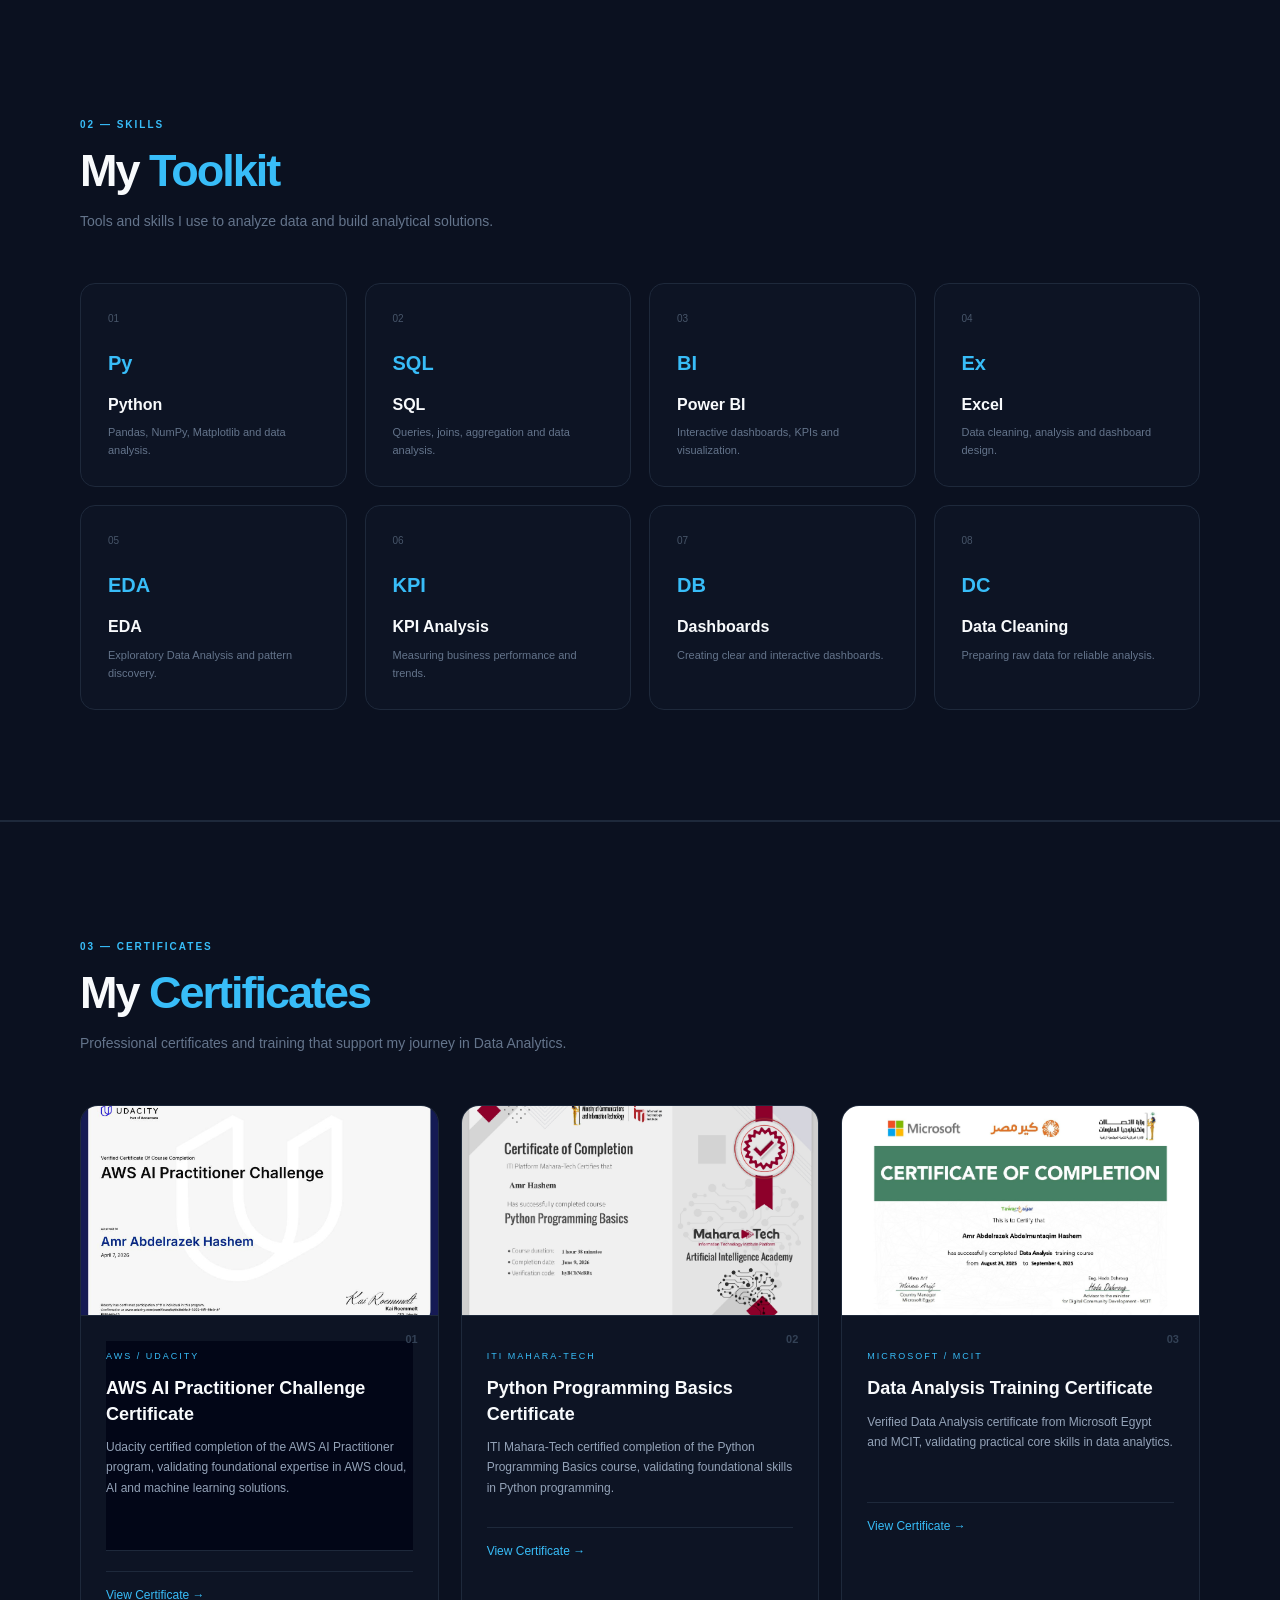
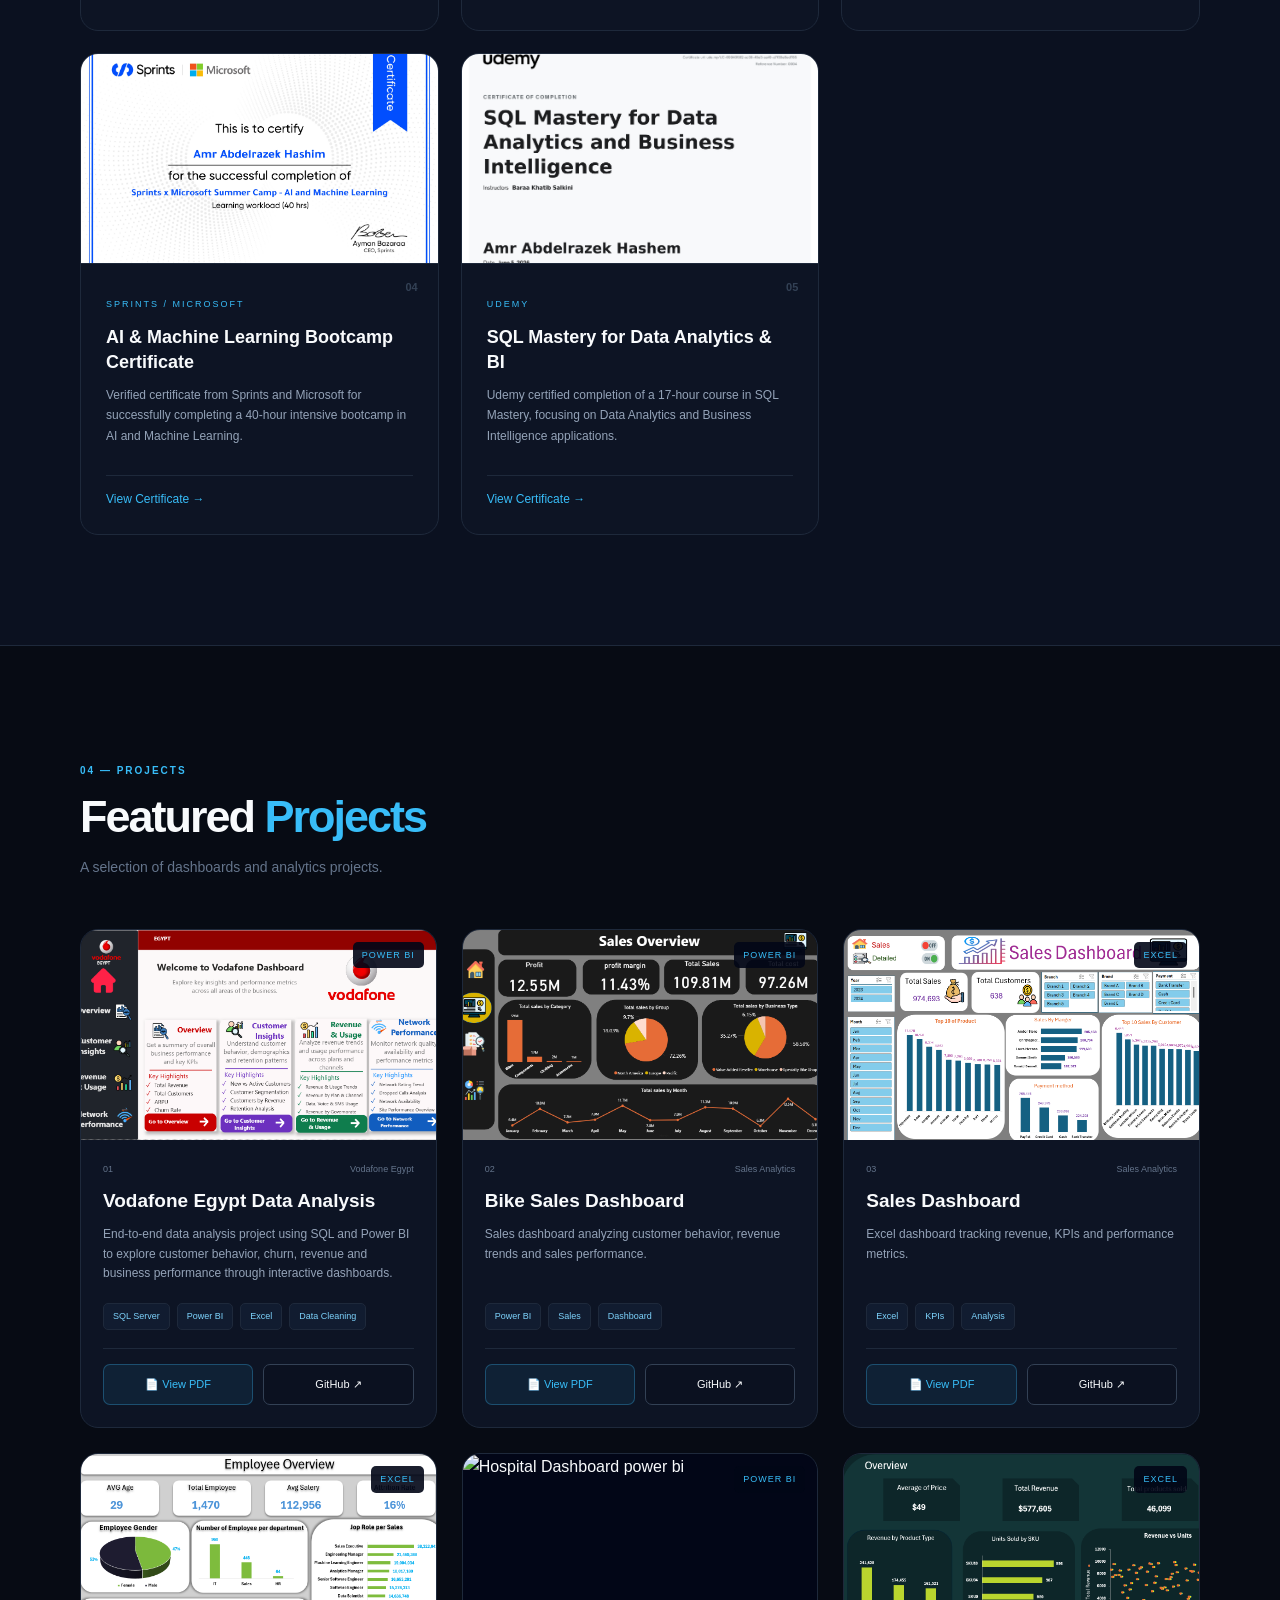
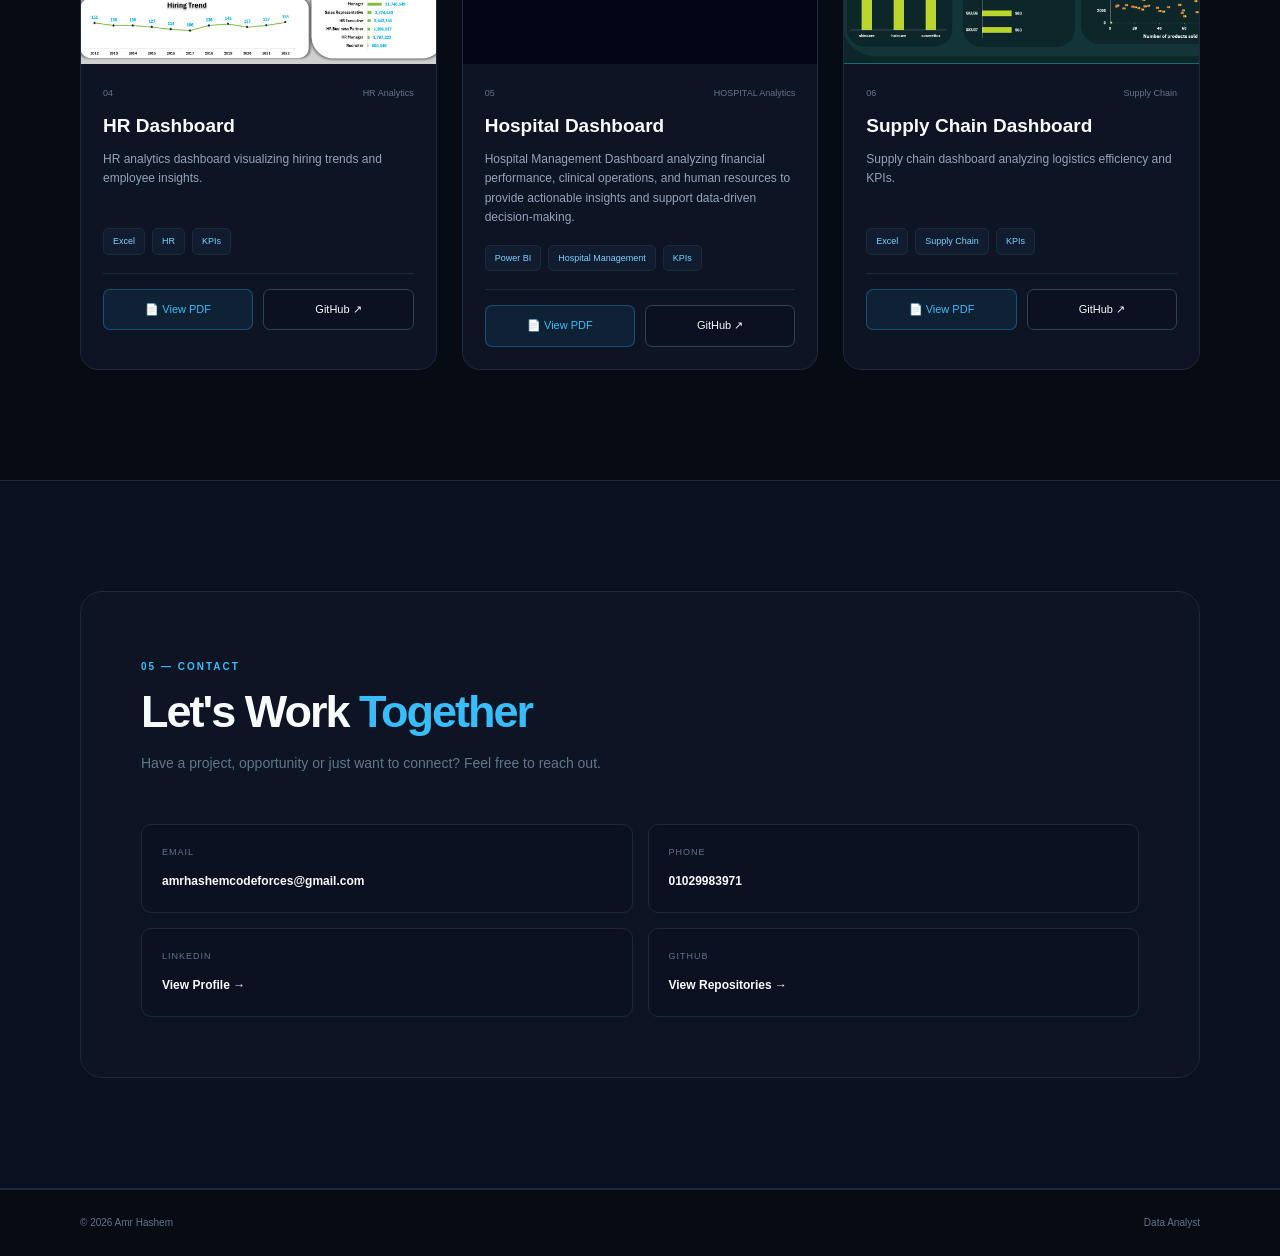
==== commit e958e4c1: "Update index.html" ====
--- a/index.html
+++ b/index.html
@@ -822,6 +822,61 @@
             </div>
 
         </div>
+                <!-- Hospital Excel -->
+
+        <div class="project-card">
+
+            <div class="project-image">
+
+                <img src="assets\images\Hospital.png"
+                     alt="Hospital Dashboard power bi">
+
+                <span class="project-overlay">
+                    POWER BI
+                </span>
+
+            </div>
+
+            <div class="project-content">
+
+                <div class="project-meta">
+                    <span>05</span>
+                    <span>HOSPITAL Analytics</span>
+                </div>
+
+                <h3>
+                    Hospital Dashboard
+                </h3>
+
+                <p>
+                    Hospital Management Dashboard analyzing financial performance, clinical operations, and human resources to provide actionable insights and support data-driven decision-making.
+                </p>
+
+                <div class="project-tags">
+                    <span>Power BI</span>
+                    <span>Hospital Management</span>
+                    <span>KPIs</span>
+                </div>
+
+                <div class="project-links">
+
+    <a href="https://drive.google.com/file/d/1YGrm__pgRn7XQyyM2rI8w3jpcag5TsS0/view?usp=drive_link"
+       target="_blank"
+       class="project-btn pdf-btn">
+        📄 View PDF
+    </a>
+
+    <a href="https://github.com/AmrHashem607/DEPI_project-"
+       target="_blank"
+       class="project-btn github-btn">
+        GitHub ↗
+    </a>
+
+</div>
+
+            </div>
+
+        </div>
 
 
         <!-- Supply Chain -->
@@ -842,7 +897,7 @@
             <div class="project-content">
 
                 <div class="project-meta">
-                    <span>05</span>
+                    <span>06</span>
                     <span>Supply Chain</span>
                 </div>
 
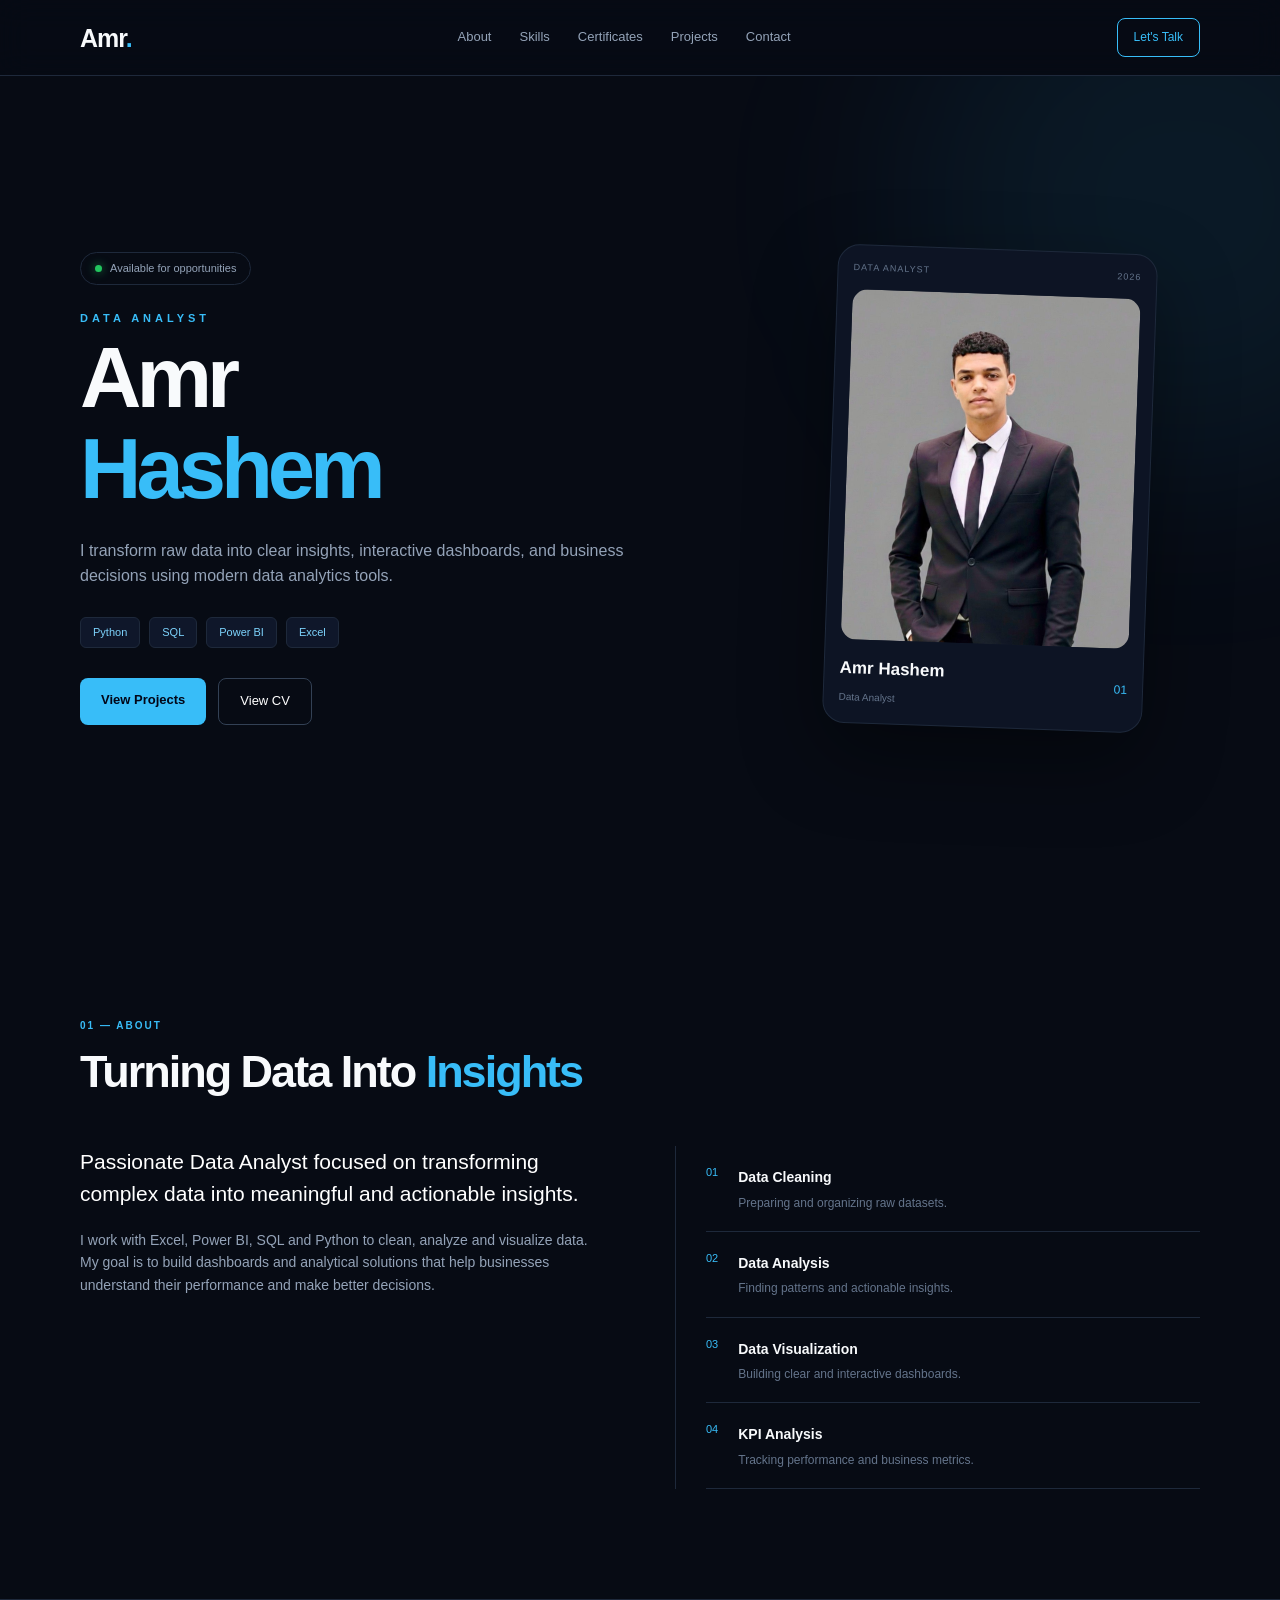
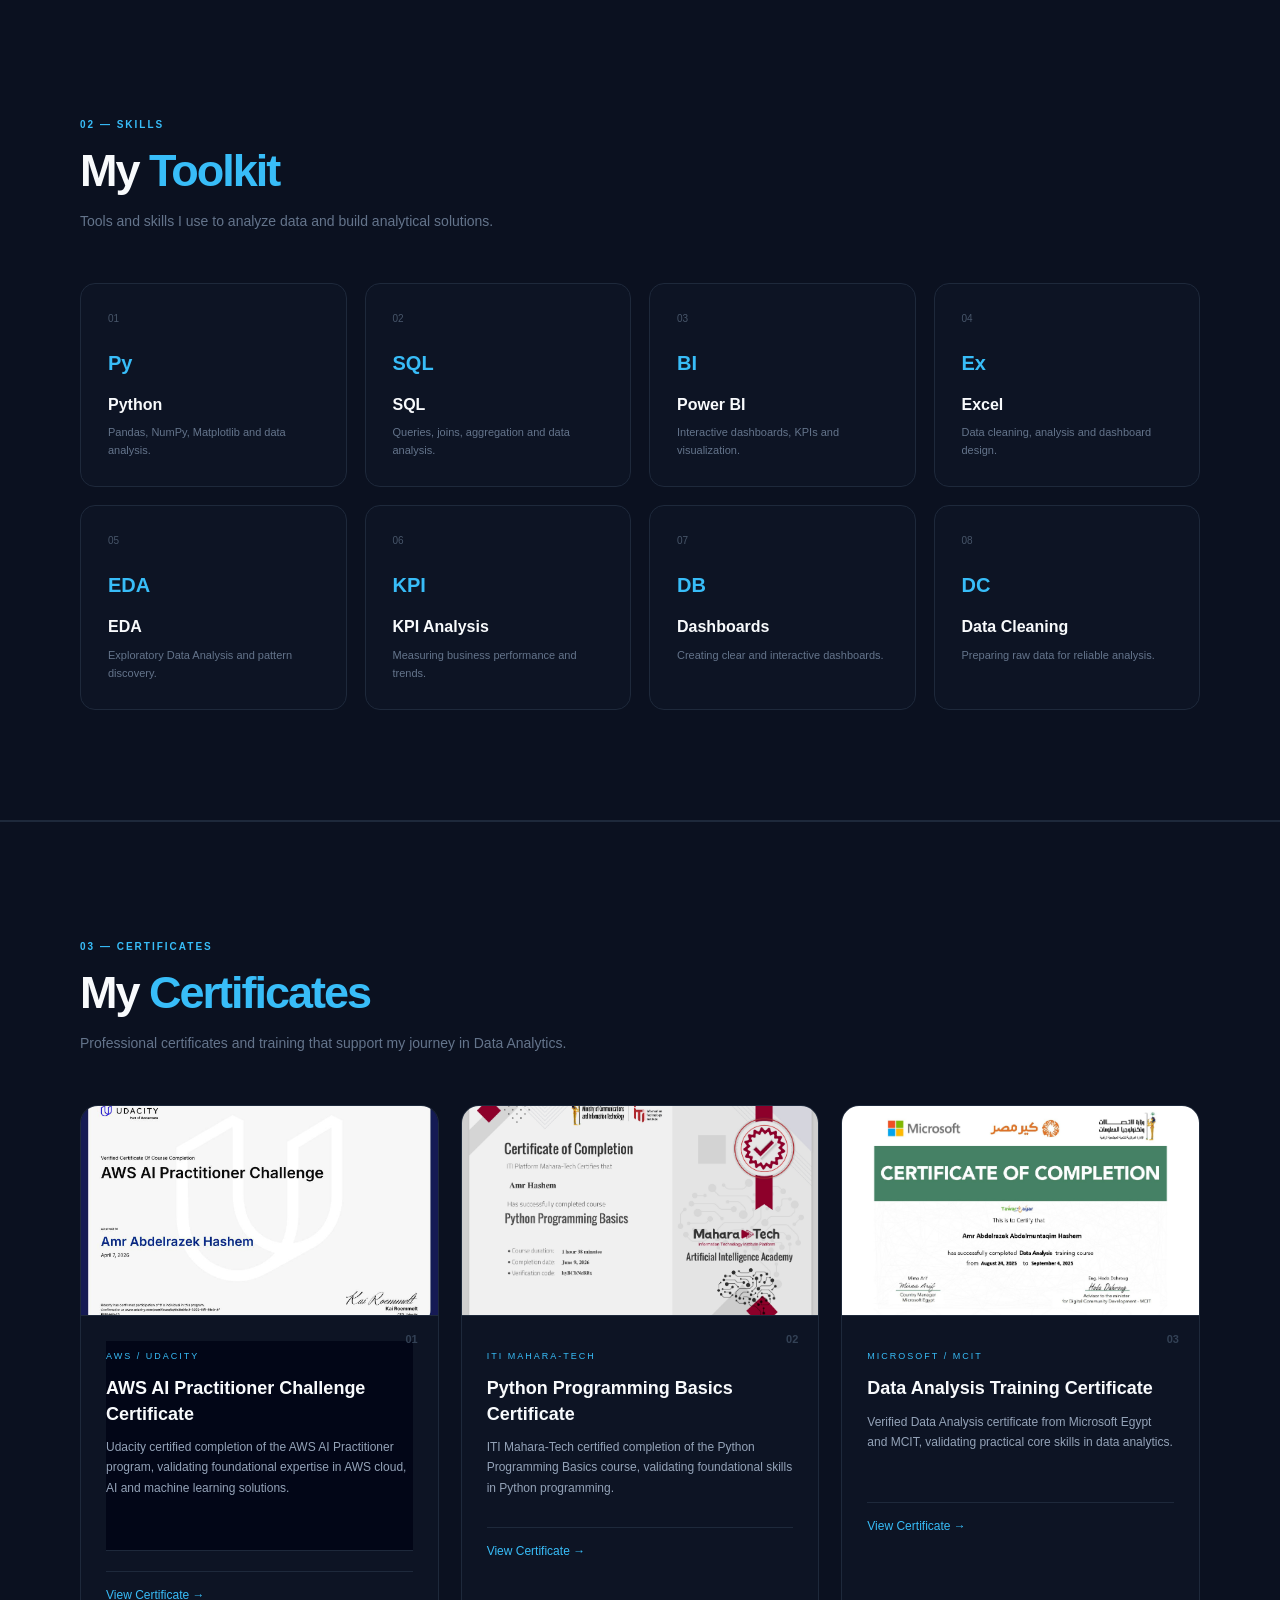
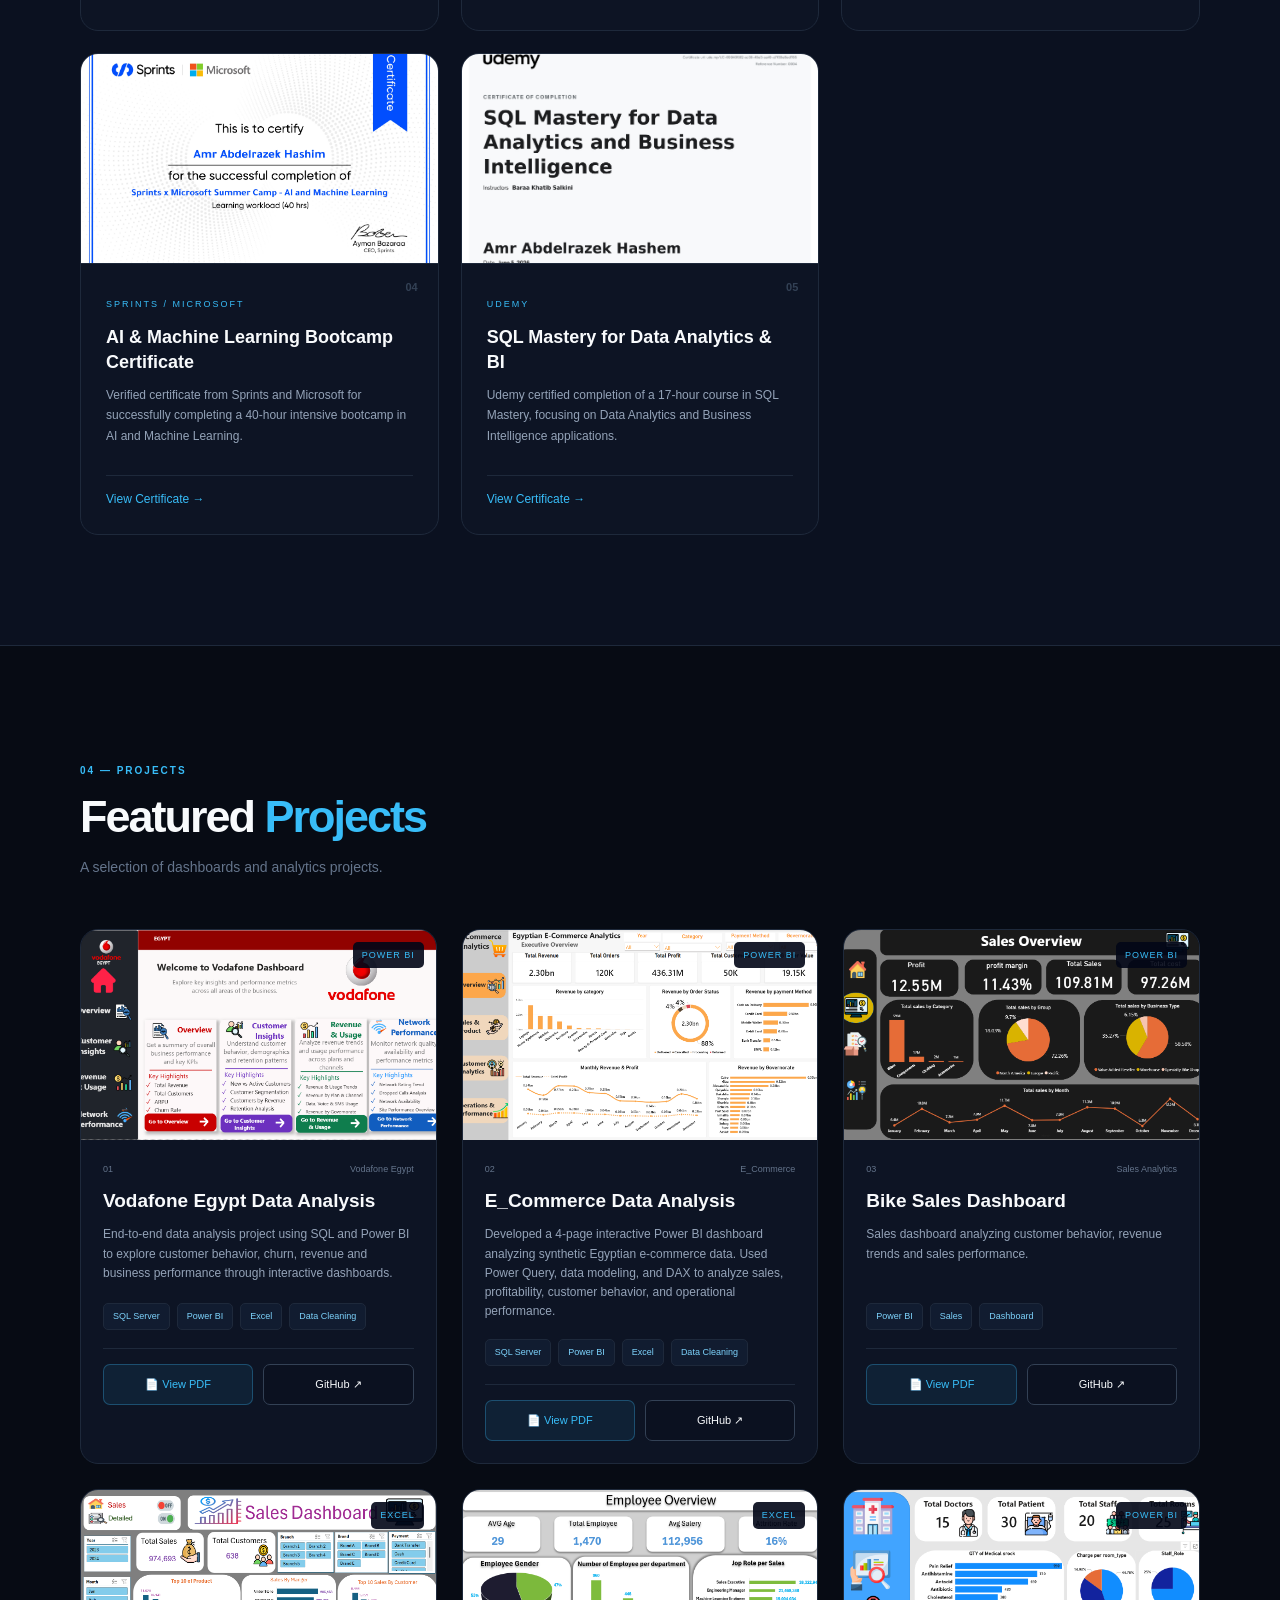
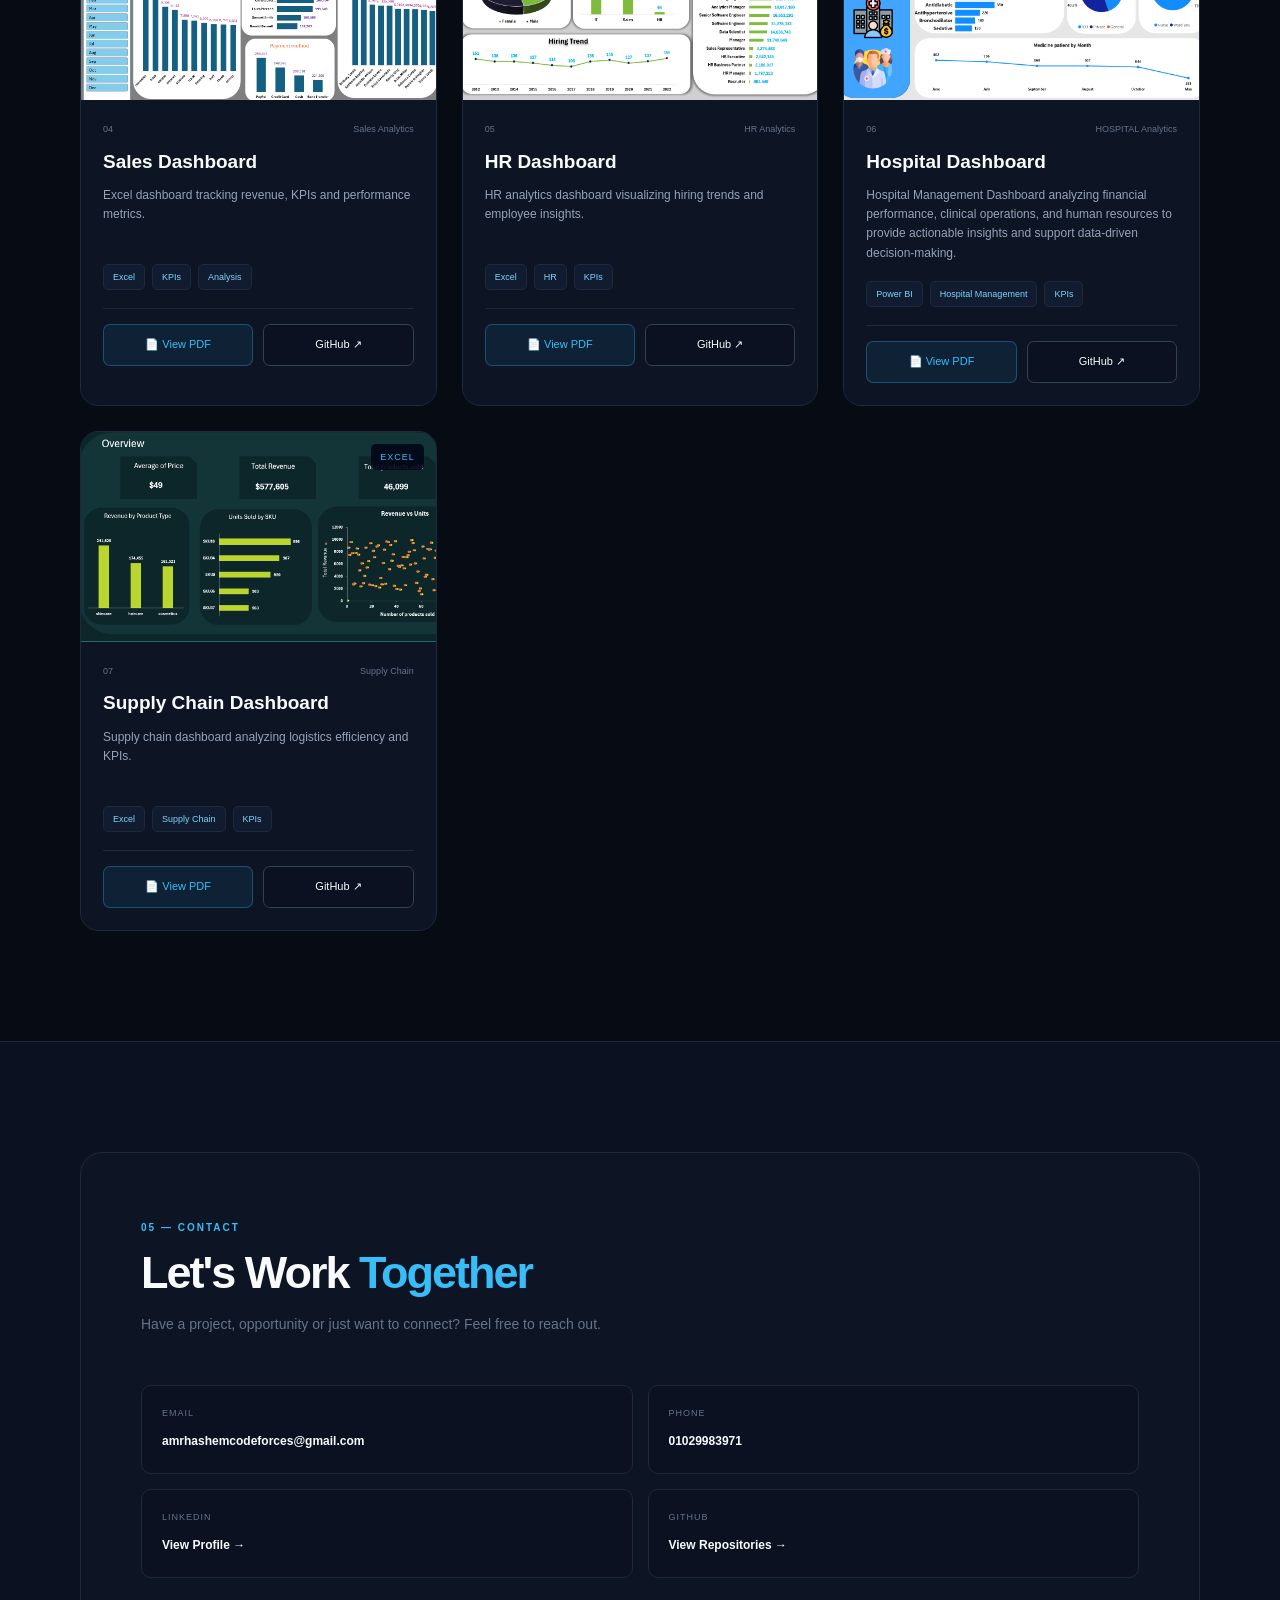
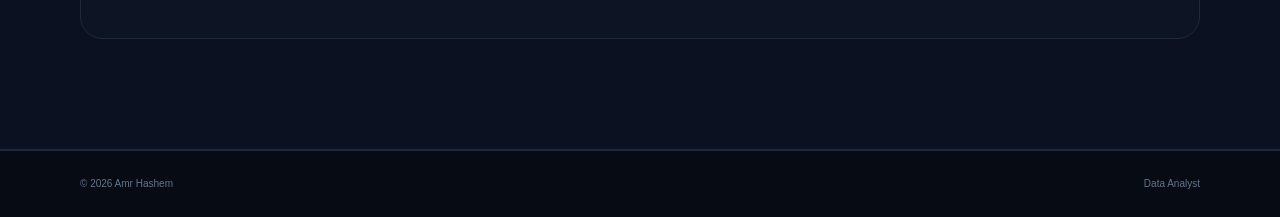
==== commit 6c2b8761: "Add files via upload" ====
--- a/index.html
+++ b/index.html
@@ -650,6 +650,63 @@
     </div>
 
 </div>
+<!-- E_Commerce -->
+
+<div class="project-card">
+
+    <div class="project-image">
+
+        <img src="assets\images\E_Commerce.png"
+             alt="E_Commerce Data Analysis Dashboard">
+
+        <div class="project-overlay">
+            POWER BI
+        </div>
+
+    </div>
+
+    <div class="project-content">
+
+        <div class="project-meta">
+            <span>02</span>
+            <span>E_Commerce</span>
+        </div>
+
+        <h3>
+            E_Commerce Data Analysis
+        </h3>
+
+        <p>
+            Developed a 4-page interactive Power BI dashboard analyzing synthetic Egyptian e-commerce data.
+            Used Power Query, data modeling, and DAX to analyze sales, profitability, customer behavior, and operational performance.
+        </p>
+
+        <div class="project-tags">
+            <span>SQL Server</span>
+            <span>Power BI</span>
+            <span>Excel</span>
+            <span>Data Cleaning</span>
+        </div>
+
+        <div class="project-links">
+
+    <a href="https://drive.google.com/file/d/1JDpwCuGfQ6SFu6aitXr12AWU-ACC5fQJ/view?usp=drive_link"
+       target="_blank"
+       class="project-btn pdf-btn">
+        📄 View PDF
+    </a>
+
+    <a href="https://github.com/AmrHashem607/E_Commerce"
+       target="_blank"
+       class="project-btn github-btn">
+        GitHub ↗
+    </a>
+
+</div>
+
+    </div>
+
+</div>
 
         <!-- Bike Sales -->
 
@@ -669,7 +726,7 @@
             <div class="project-content">
 
                 <div class="project-meta">
-                    <span>02</span>
+                    <span>03</span>
                     <span>Sales Analytics</span>
                 </div>
 
@@ -726,7 +783,7 @@
             <div class="project-content">
 
                 <div class="project-meta">
-                    <span>03</span>
+                    <span>04</span>
                     <span>Sales Analytics</span>
                 </div>
 
@@ -784,7 +841,7 @@
             <div class="project-content">
 
                 <div class="project-meta">
-                    <span>04</span>
+                    <span>05</span>
                     <span>HR Analytics</span>
                 </div>
 
@@ -840,7 +897,7 @@
             <div class="project-content">
 
                 <div class="project-meta">
-                    <span>05</span>
+                    <span>06</span>
                     <span>HOSPITAL Analytics</span>
                 </div>
 
@@ -897,7 +954,7 @@
             <div class="project-content">
 
                 <div class="project-meta">
-                    <span>06</span>
+                    <span>07</span>
                     <span>Supply Chain</span>
                 </div>
 
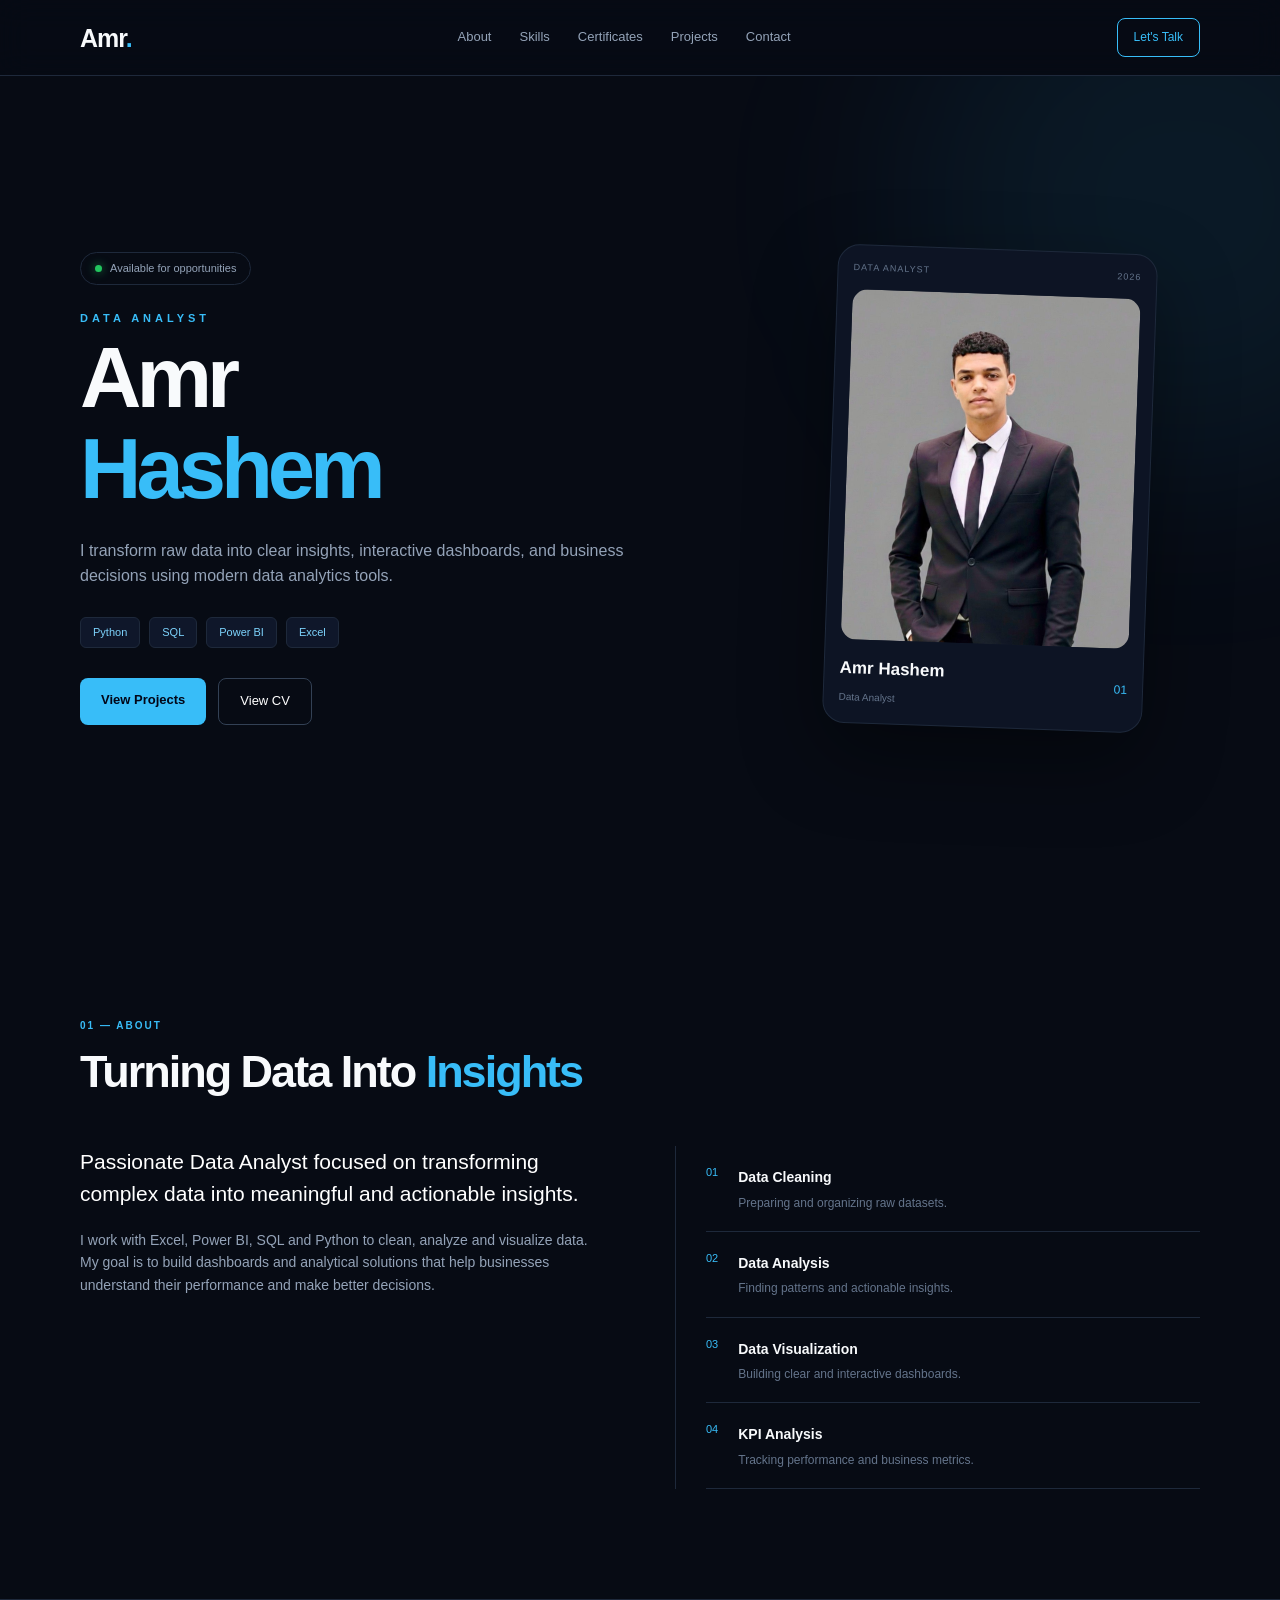
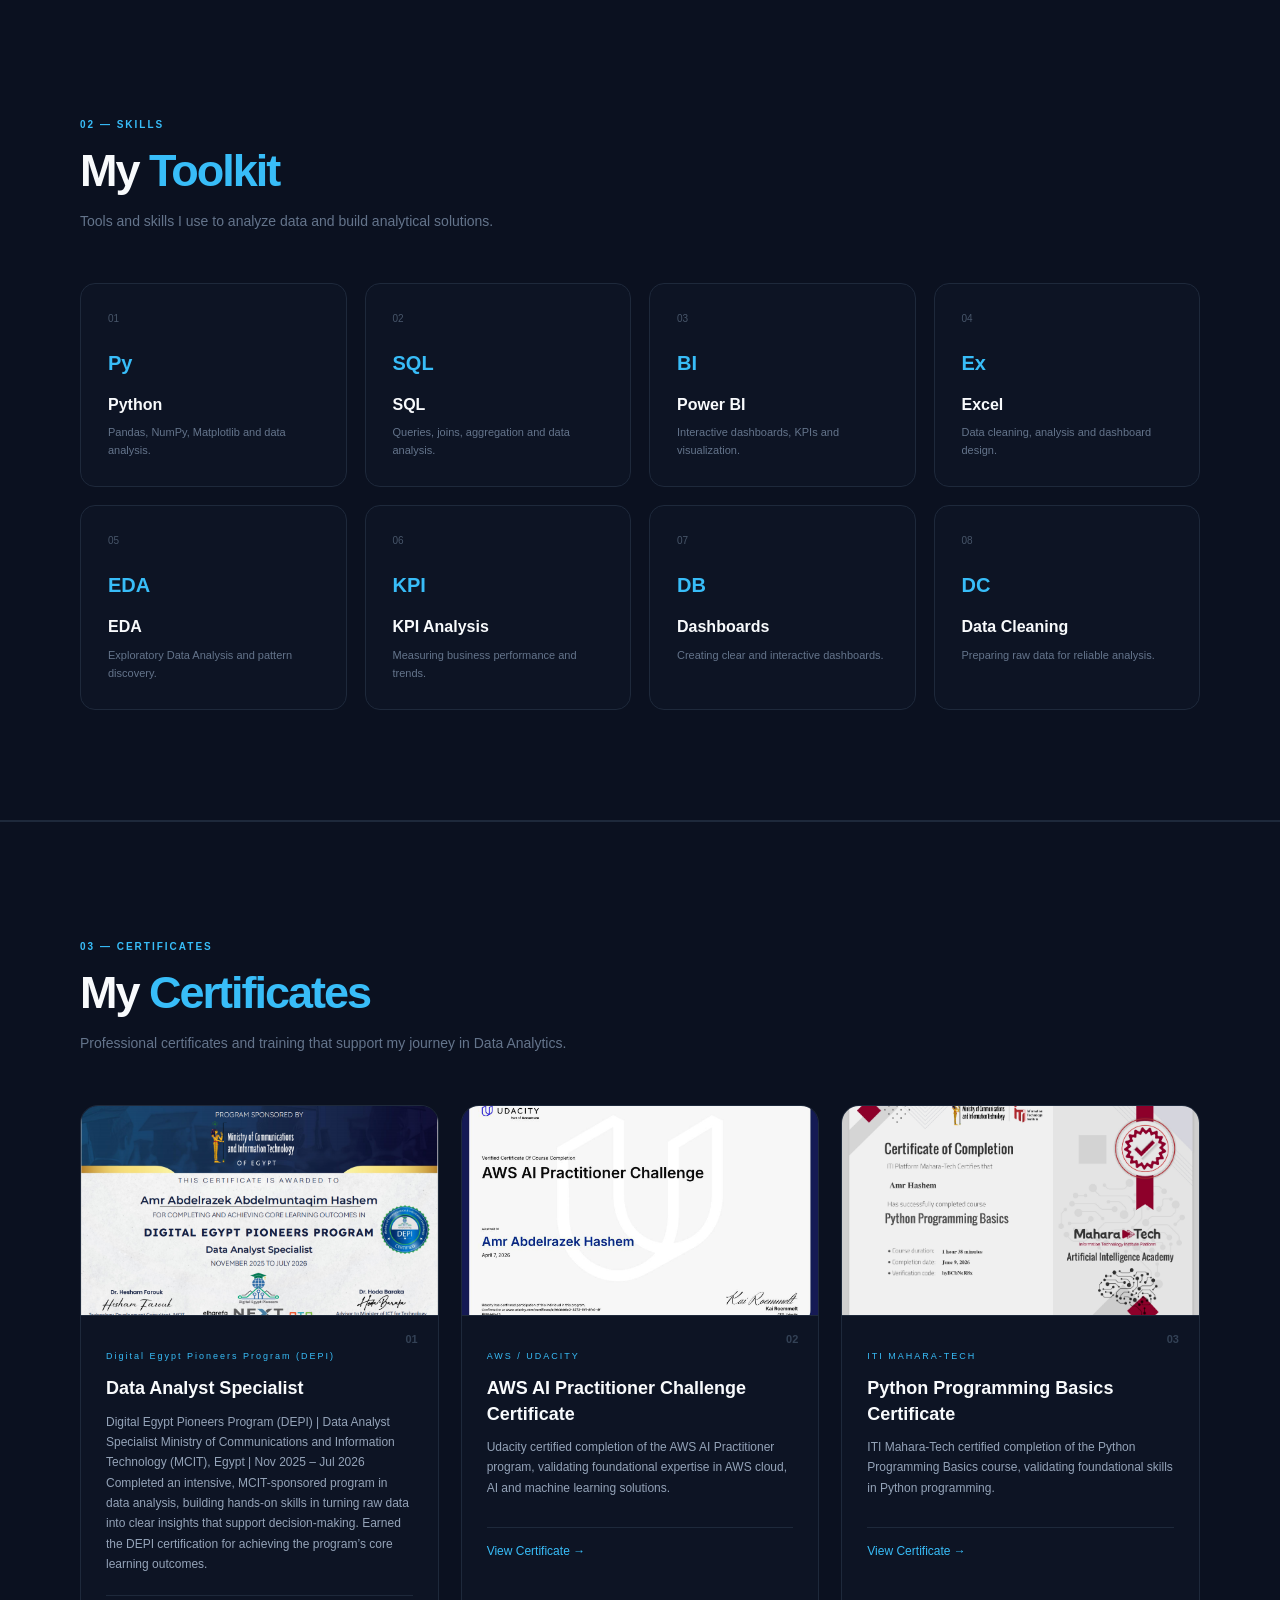
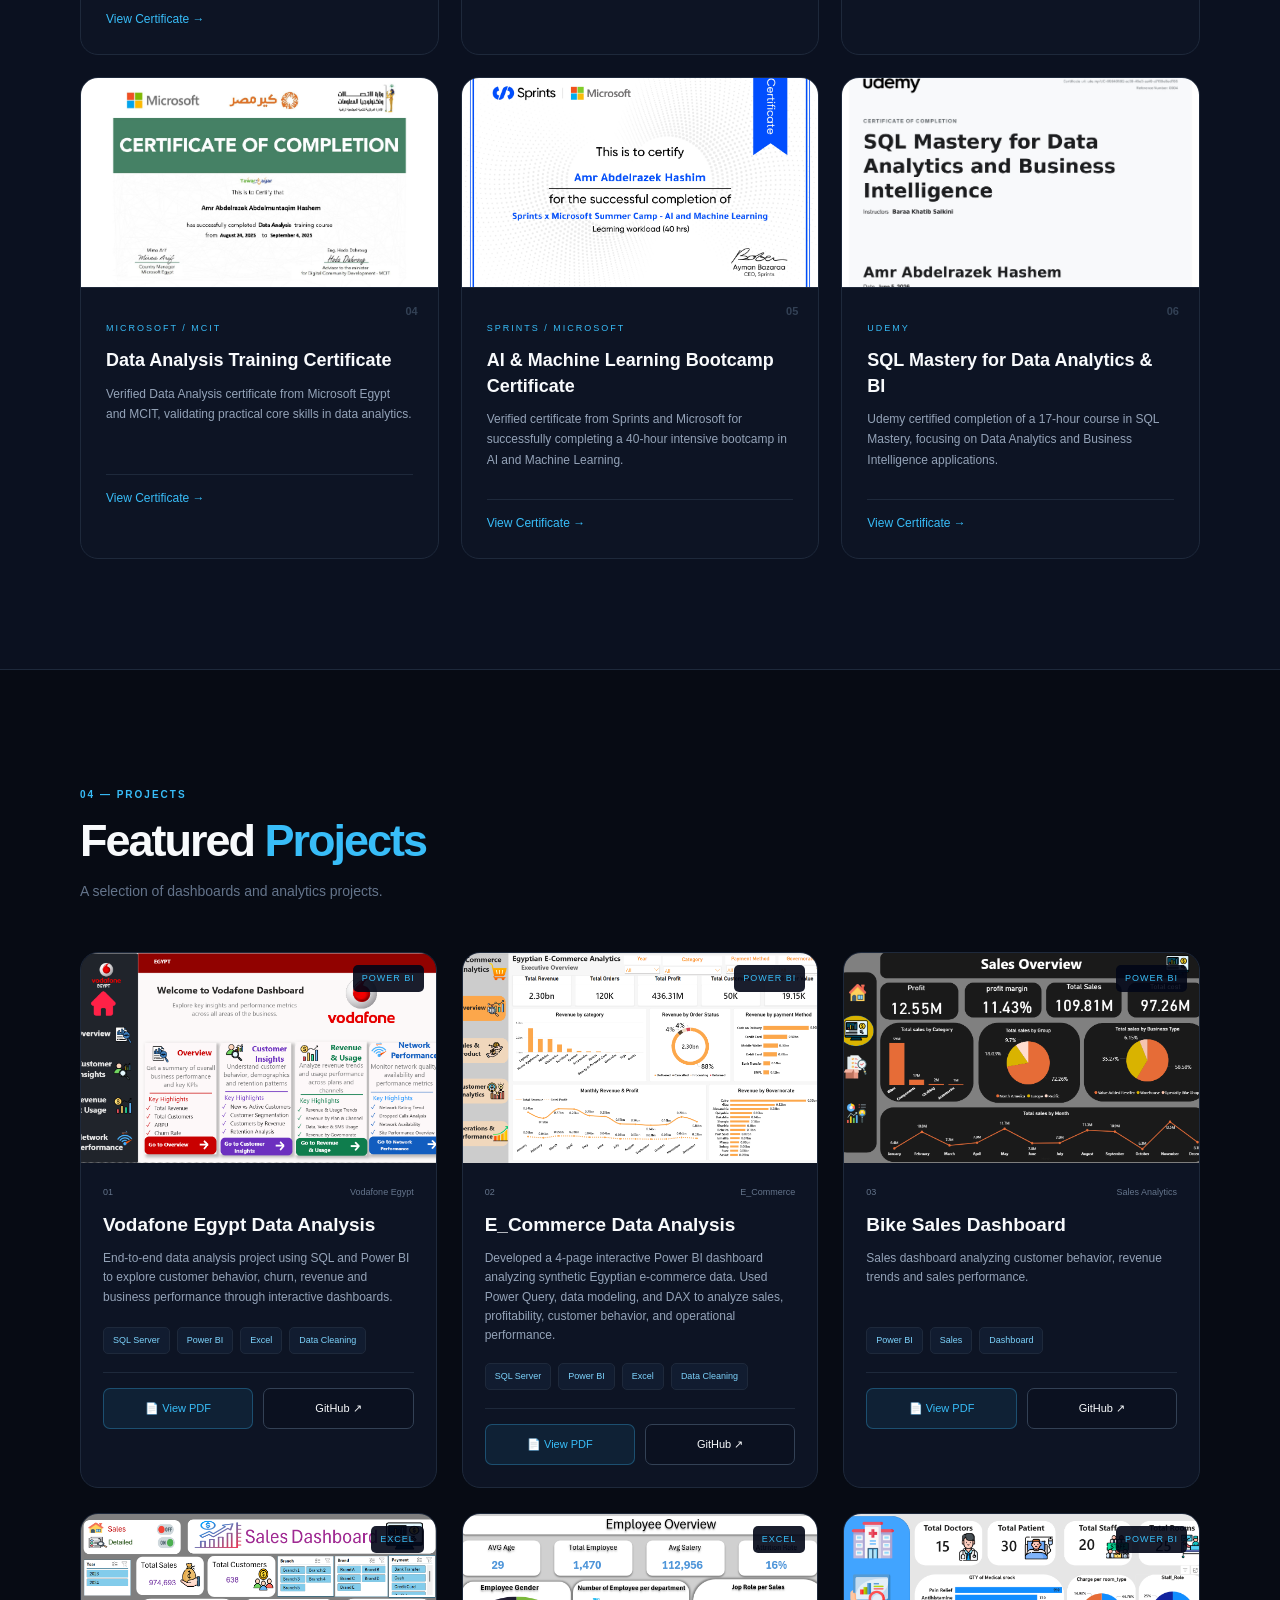
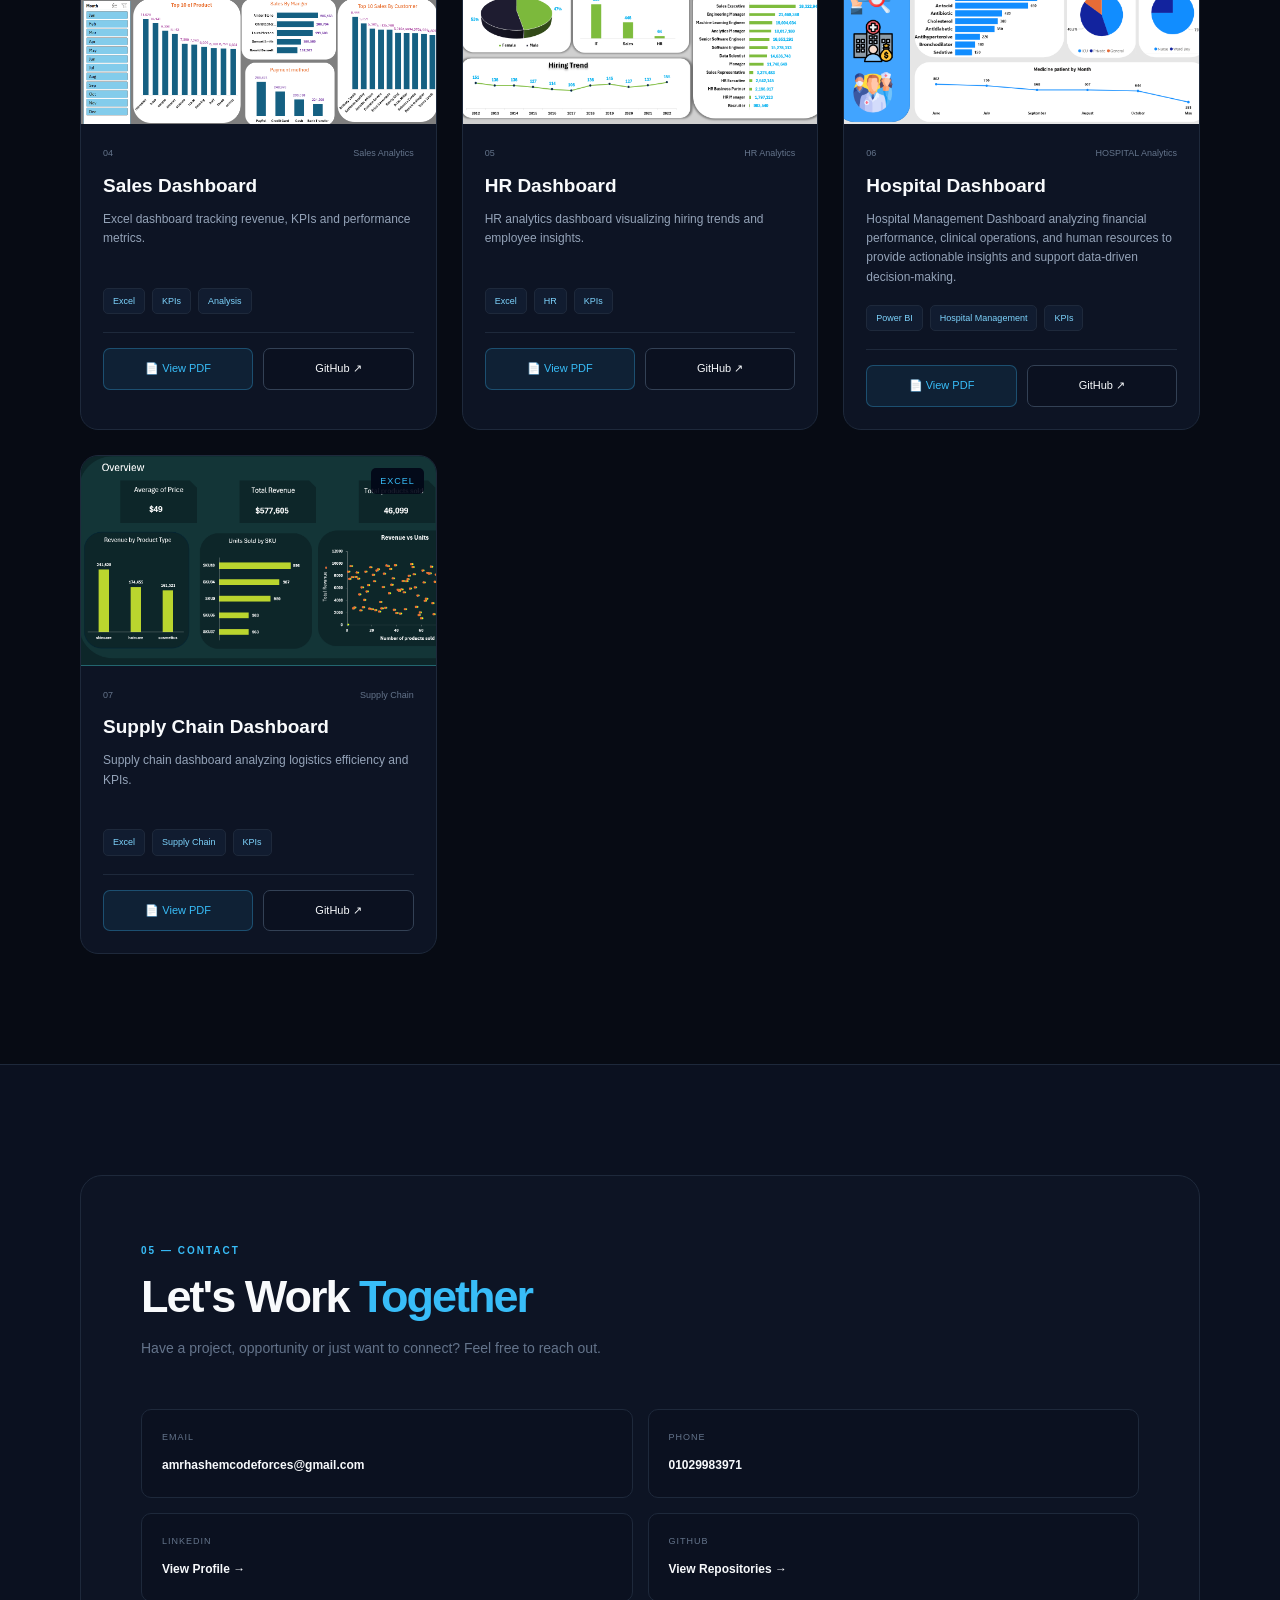
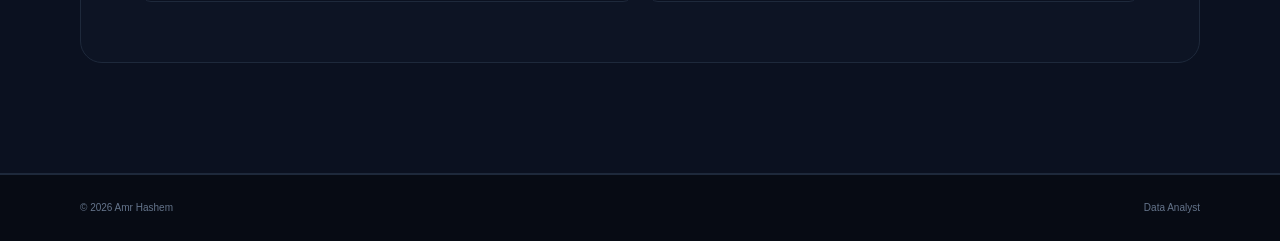
==== commit 622307fc: "Update index.html" ====
--- a/index.html
+++ b/index.html
@@ -339,23 +339,71 @@
         </div>
 
 
+
         <div class="certificates-grid">
 
 
+
             <!-- Certificate 01 -->
 
             <div class="certificate-card">
 
-                <a href="https://drive.google.com/file/d/1LC5i9V1_oIckEXkQ11YX-lG9Zrwwu7wQ/view"
+                <a href="https://drive.google.com/file/d/1QpR_5PIoE5TOba4jbpXrAh6l2rf2BW4B/view"
                    target="_blank"
                    class="certificate-image">
 
-                    <img src="assets\My certificate\AWS AI Practitioner Challenge Certificate.jpg"
+                    <img src="assets\My certificate\DEPI .png"
+                         alt="Python Programming Basics Certificate">
 
                 </a>
 
                 <div class="certificate-number">
                     01
+                </div>
+
+                <div class="certificate-content">
+
+                    <span class="certificate-type">
+                        Digital Egypt Pioneers Program (DEPI)
+                    </span>
+
+                    <h3>
+                        Data Analyst Specialist
+                    </h3>
+
+                    <p>
+Digital Egypt Pioneers Program (DEPI) | Data Analyst Specialist
+Ministry of Communications and Information Technology (MCIT), Egypt | Nov 2025 – Jul 2026
+
+Completed an intensive, MCIT-sponsored program in data analysis, building hands-on skills in turning raw data into clear insights that support decision-making. Earned the DEPI certification for achieving the program’s core learning outcomes.   
+                    </p>
+
+                    <a href="https://drive.google.com/file/d/1z0vAGTubr2pYDtjx2BhVNOARhgvr6Pgy/view?usp=drive_link"
+                       target="_blank"
+                       class="certificate-link">
+                        View Certificate →
+                    </a>
+
+                </div>
+
+            </div>
+
+
+            <!-- Certificate 02 -->
+
+            <div class="certificate-card">
+
+                <a href="https://drive.google.com/file/d/1QpR_5PIoE5TOba4jbpXrAh6l2rf2BW4B/view"
+                   target="_blank"
+                   class="certificate-image">
+
+                    <img src="assets\My certificate\AWS AI Practitioner Challenge Certificate.jpg"
+                         alt="Python Programming Basics Certificate">
+
+                </a>
+
+                <div class="certificate-number">
+                    02
                 </div>
 
                 <div class="certificate-content">
@@ -369,7 +417,7 @@
                     </h3>
 
                     <p>
-                        Udacity certified completion of the AWS AI Practitioner
+                         Udacity certified completion of the AWS AI Practitioner
                         program, validating foundational expertise in AWS cloud,
                         AI and machine learning solutions.
                     </p>
@@ -385,7 +433,7 @@
             </div>
 
 
-            <!-- Certificate 02 -->
+            <!-- Certificate 03 -->
 
             <div class="certificate-card">
 
@@ -399,7 +447,7 @@
                 </a>
 
                 <div class="certificate-number">
-                    02
+                    03
                 </div>
 
                 <div class="certificate-content">
@@ -429,7 +477,7 @@
             </div>
 
 
-            <!-- Certificate 03 -->
+            <!-- Certificate 04 -->
 
             <div class="certificate-card">
 
@@ -443,7 +491,7 @@
                 </a>
 
                 <div class="certificate-number">
-                    03
+                    04
                 </div>
 
                 <div class="certificate-content">
@@ -472,7 +520,7 @@
             </div>
 
 
-            <!-- Certificate 04 -->
+            <!-- Certificate 05 -->
 
             <div class="certificate-card">
 
@@ -486,7 +534,7 @@
                 </a>
 
                 <div class="certificate-number">
-                    04
+                    05
                 </div>
 
                 <div class="certificate-content">
@@ -516,7 +564,7 @@
             </div>
 
 
-            <!-- Certificate 05 -->
+            <!-- Certificate 06 -->
 
             <div class="certificate-card">
 
@@ -530,7 +578,7 @@
                 </a>
 
                 <div class="certificate-number">
-                    05
+                    06
                 </div>
 
                 <div class="certificate-content">
